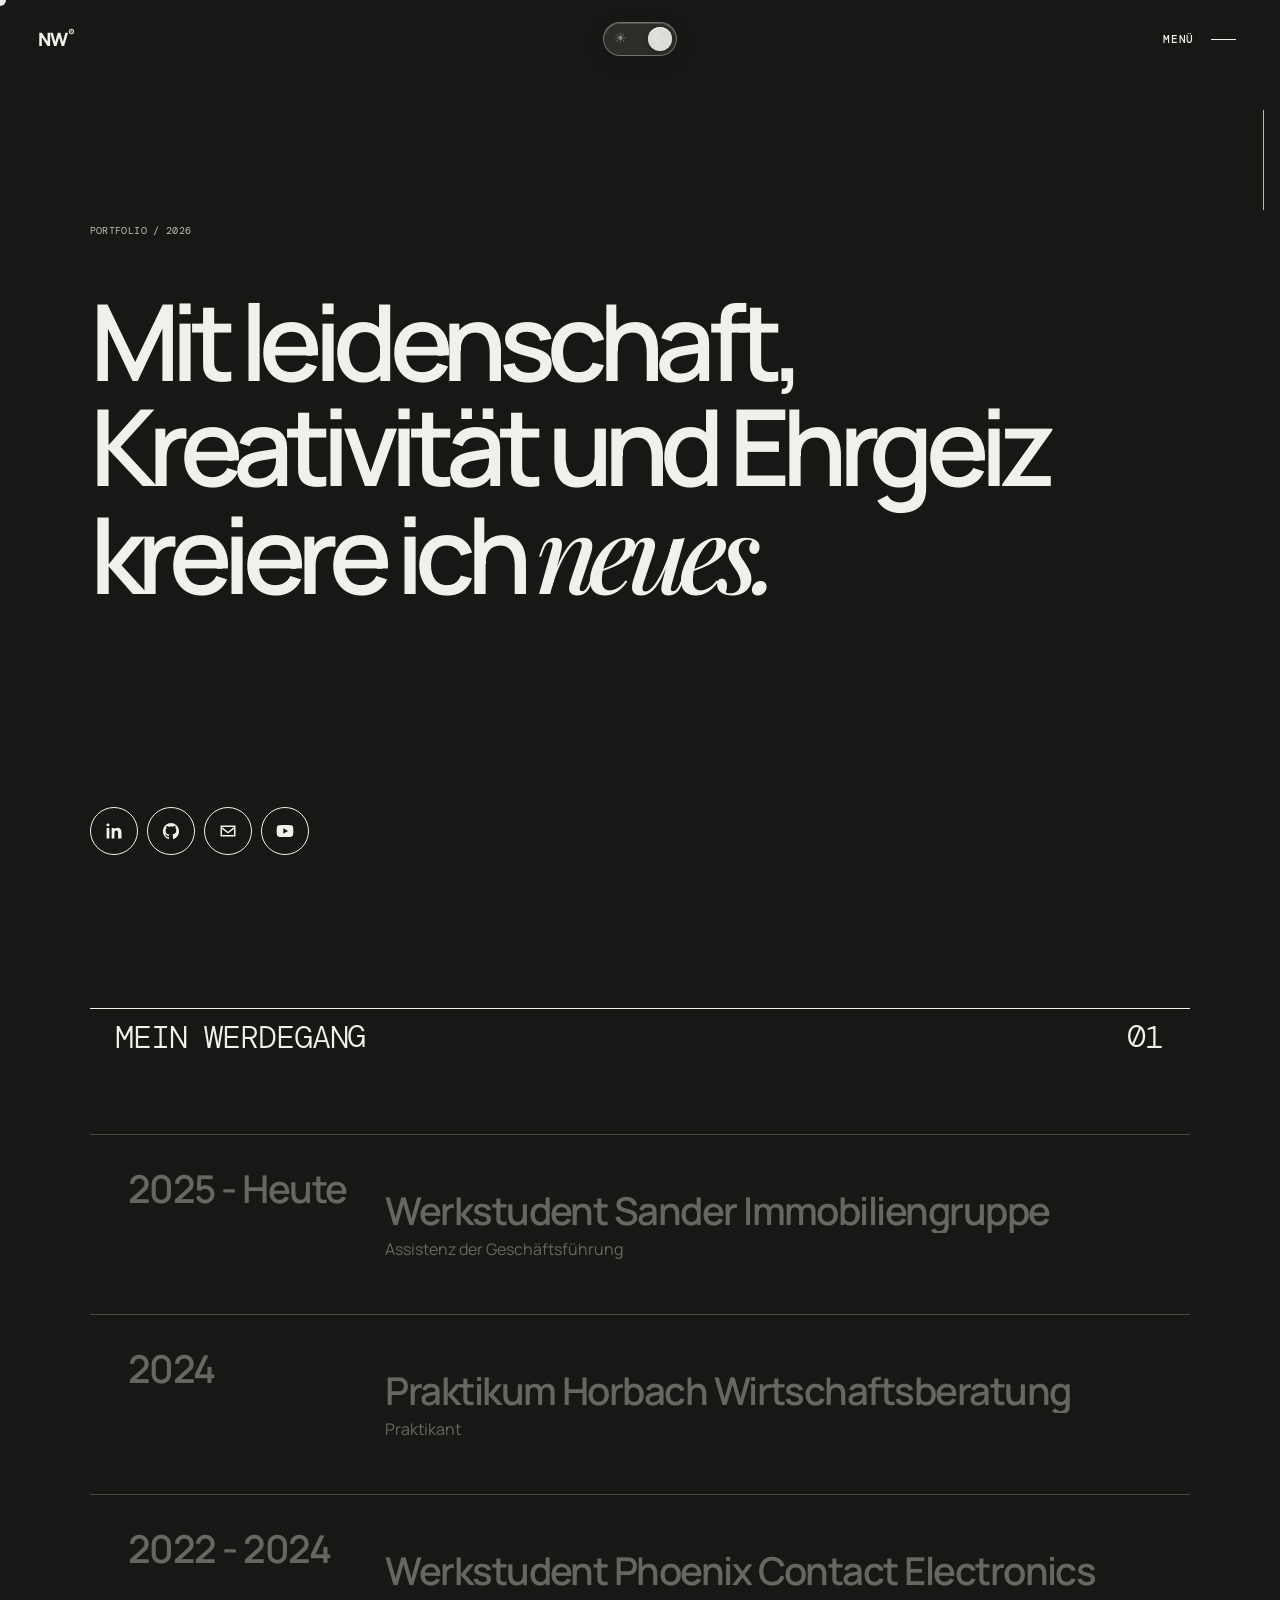
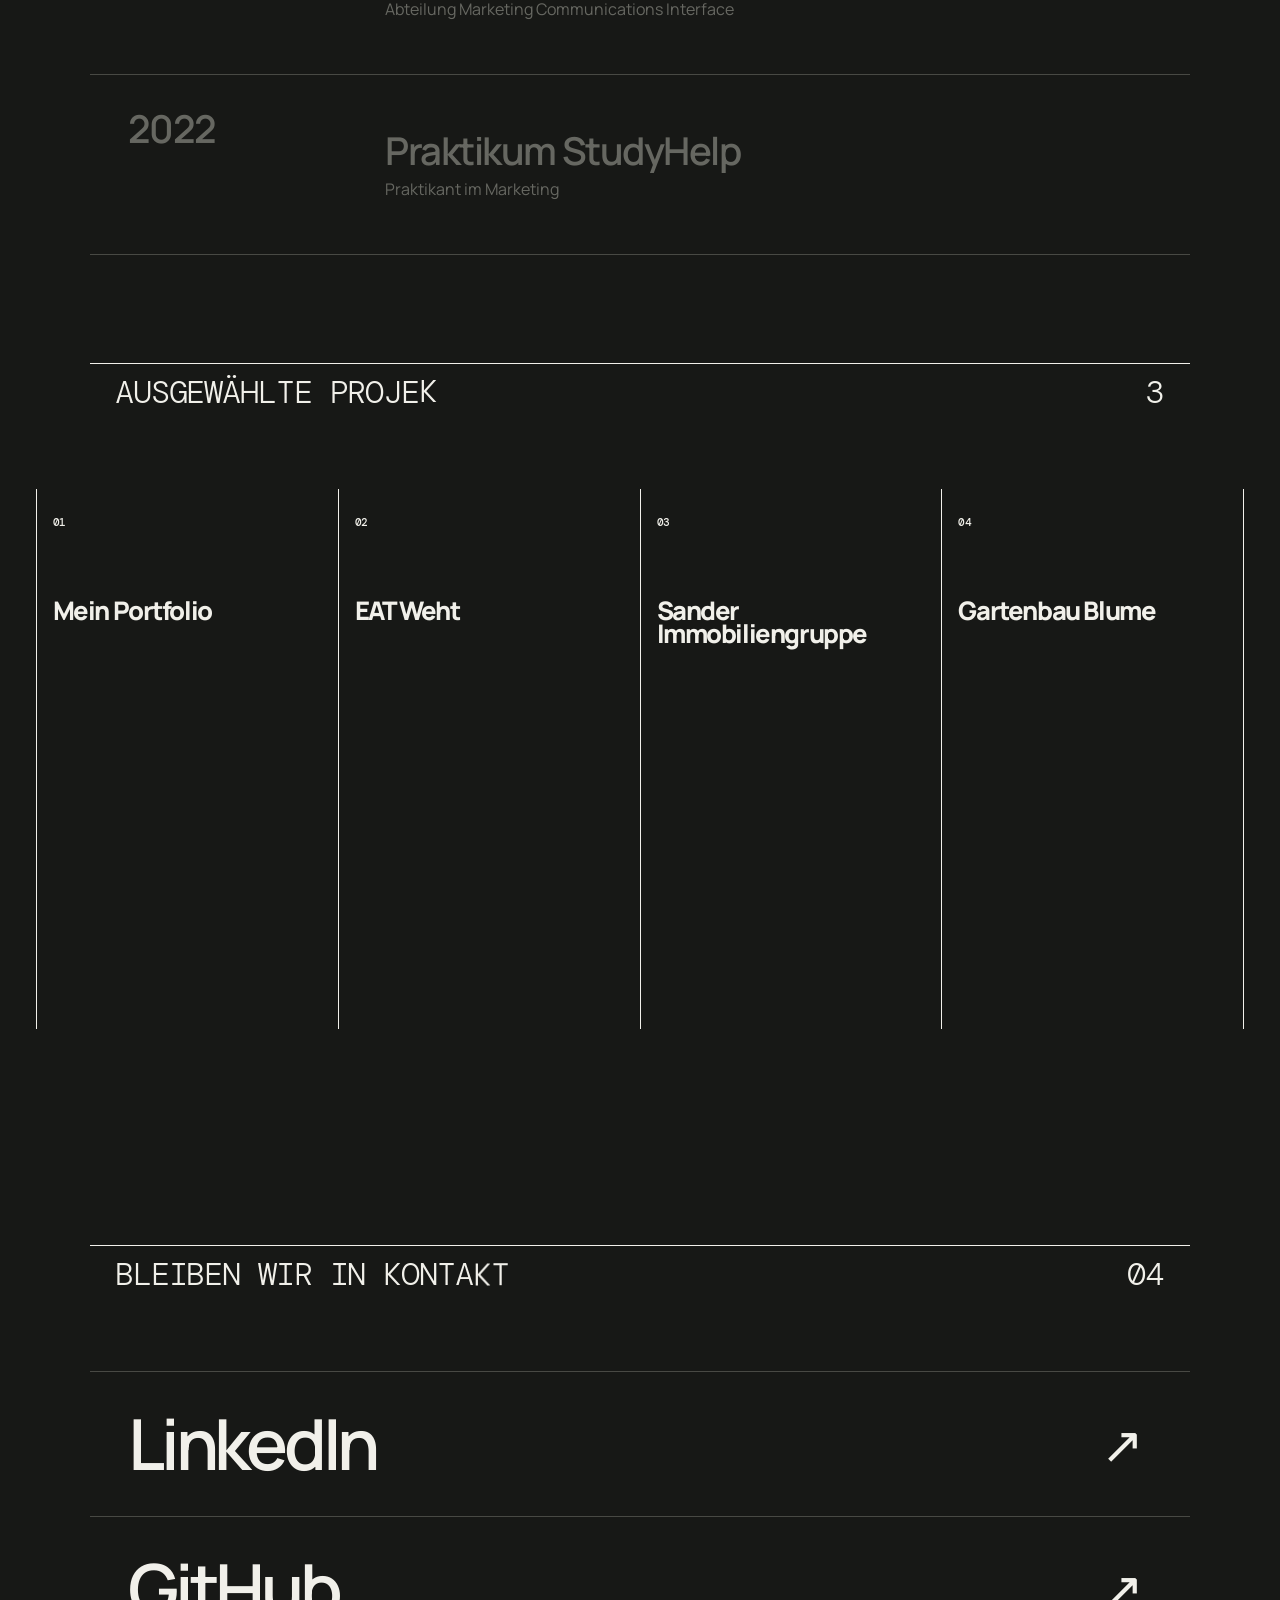
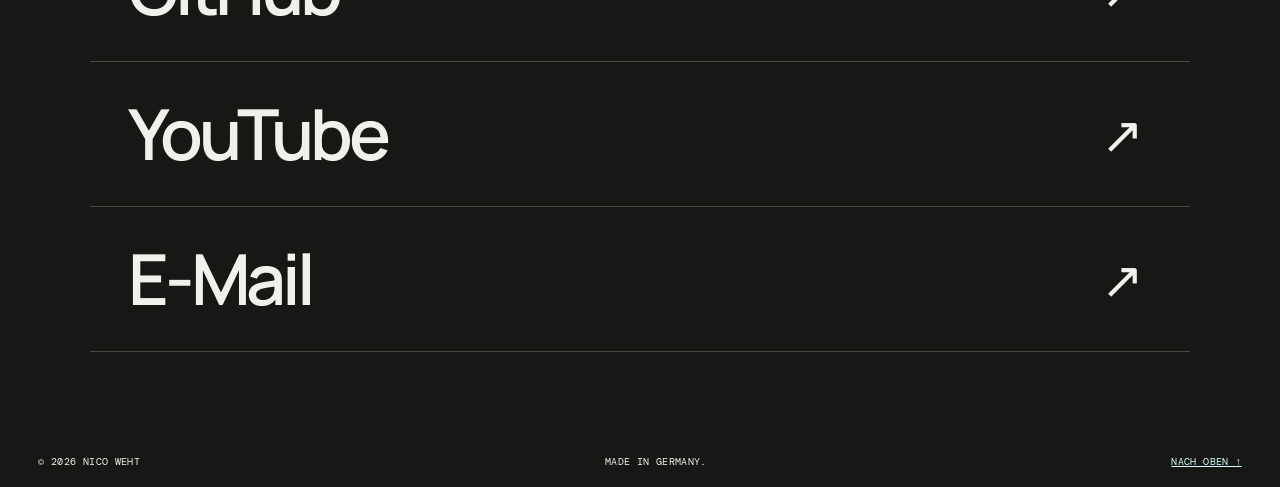
==== index.html @ 84dd2e73 "Version 2.1" ====
<!doctype html>
<html lang="de">
<head>
  <meta charset="utf-8">
  <meta name="viewport" content="width=device-width, initial-scale=1">
  <!-- ✏️ EDITIEREN: Browser-Titel -->
  <title>Über mich</title>
  <link rel="stylesheet" href="style-editorial.css">
</head>
<body>
  <div class="cursor-dot" aria-hidden="true"></div>
  <div class="progress" aria-hidden="true"><span></span></div>

  <header class="site-header">
    <!-- ✏️ EDITIEREN: Monogramm / Kurzname -->
    <a class="brand" href="#top" aria-label="Zur Startseite">NW<span>®</span></a>
       <!-- Neu: Dark-/Light-Mode-Toggle in der Header-Mitte -->
    <label class="theme-toggle" for="theme-switch">
        <input
            type="checkbox"
            id="theme-switch"
            aria-label="Hellen Modus aktivieren"
        >
        <span class="theme-toggle__track">
            <span class="theme-toggle__sun" aria-hidden="true">☀</span>
            <span class="theme-toggle__moon" aria-hidden="true">☾</span>
            <span class="theme-toggle__thumb"></span>
        </span>
    </label>
    <button class="menu-toggle" type="button" aria-expanded="false" aria-controls="menu">Menü <span></span></button>
  </header>

  <aside class="menu" id="menu" aria-hidden="true">
    <div class="menu-top"><span>Navigation</span><button class="menu-close" type="button">Schließen ×</button></div>
    <nav>
        <a href="#top"><small>1 0</small> Start</a>
        <a href="#history"><small>2 0</small> Historie</a>
        <a href="#work"><small>3 0</small> Projekte</a>
        <a href="#about"><small>4 0</small> Mehr über mich</a>
        <a href="#contact"><small>5 0</small> Connect</a>
    </nav>
  </aside>

    <main id="top">
        <section class="hero" aria-labelledby="hero-title">
        <p class="eyebrow reveal">Portfolio / 2026</p>
        <!-- ✏️ EDITIEREN: Hauptaussage -->
            <div id="hero-title" class="hero-title">
                <!-- Normaler Text -->
                <h1 class="hero-title-main">
                    <span class="line reveal">Mit leidenschaft,</span>
                    <span class="line reveal">Kreativität und Ehrgeiz</span>
                    <span class="line reveal">kreiere ich <em>neues.</em></span>
                </h1>

                <!-- Geheimer Text im Maus-Kreis -->
                <div class="hero-title-secret" aria-hidden="true">
                    <span class="line">Mit null Erfahrung,</span>
                    <span class="line">langeweile und Musik</span>
                    <span class="line"><em>wird das schon.</em></span>
                </div>
            </div>
        <!-- ✏️ EDITIEREN: Deine Profil-Links, E-Mail und Dateiname des Lebenslaufs -->
        <div class="hero-actions reveal">
            <a class="hero-icon magnetic" href="https://www.linkedin.com/in/nico-weht" target="_blank" rel="noopener" aria-label="LinkedIn-Profil">
            <svg viewBox="0 0 24 24" aria-hidden="true"><path d="M6.4 8.3H3.1V21h3.3V8.3ZM4.8 3C3.7 3 3 3.7 3 4.7s.7 1.7 1.7 1.7c1.1 0 1.8-.7 1.8-1.7S5.8 3 4.8 3ZM21 13.7c0-3.8-2-5.6-4.7-5.6-2.2 0-3.2 1.2-3.8 2v-1.7H9.2V21h3.3v-6.3c0-1.7.3-3.3 2.4-3.3 2 0 2 1.9 2 3.4V21H21v-7.3Z"/></svg>
            </a>
            <a class="hero-icon magnetic" href="https://github.com/NViking" target="_blank" rel="noopener" aria-label="GitHub-Profil">
            <svg viewBox="0 0 24 24" aria-hidden="true"><path d="M12 2.5a9.8 9.8 0 0 0-3.1 19.1c.5.1.7-.2.7-.5v-1.9c-2.8.6-3.4-1.2-3.4-1.2-.5-1.2-1.1-1.5-1.1-1.5-.9-.6.1-.6.1-.6 1 .1 1.5 1 1.5 1 .9 1.5 2.3 1.1 2.9.8.1-.7.4-1.1.6-1.4-2.3-.3-4.7-1.1-4.7-5a3.9 3.9 0 0 1 1-2.7c-.1-.3-.4-1.3.1-2.7 0 0 .8-.3 2.7 1A9.3 9.3 0 0 1 12 6.5c.8 0 1.7.1 2.5.3 1.9-1.3 2.7-1 2.7-1 .5 1.4.2 2.4.1 2.7a3.9 3.9 0 0 1 1 2.7c0 3.9-2.4 4.7-4.7 5 .4.3.7 1 .7 1.9v3c0 .3.2.6.7.5A9.8 9.8 0 0 0 12 2.5Z"/></svg>
            </a>
            <a class="hero-icon magnetic" href="mailto:nicoweht@gmx.de" aria-label="E-Mail schreiben">
            <svg viewBox="0 0 24 24" aria-hidden="true"><path d="M3 5.5h18v13H3v-13Zm1.8 1.8 7.2 5.5 7.2-5.5H4.8Zm14.4 9.4V9.5L12 15 4.8 9.5v7.2h14.4Z"/></svg>
            </a>
            <a class="hero-icon magnetic" href="https://www.youtube.com/@N_Viking" target="_blank" rel="noopener" aria-label="YouTube-Kanal">
                <svg viewBox="0 0 24 24" aria-hidden="true"><path d="M21.6 7.2a2.9 2.9 0 0 0-2-2C17.8 4.7 12 4.7 12 4.7s-5.8 0-7.6.5a2.9 2.9 0 0 0-2 2C2 9 2 12 2 12s0 3 .4 4.8a2.9 2.9 0 0 0 2 2c1.8.5 7.6.5 7.6.5s5.8 0 7.6-.5a2.9 2.9 0 0 0 2-2C22 15 22 12 22 12s0-3-.4-4.8ZM10 15.3V8.7l5.6 3.3-5.6 3.3Z"/>
                </svg>
            </a>
        </div>
        </section>

        <!-- ============ HISTORIE / BERUFLICHER WERDEGANG ============ -->
        <section id="history" class="section history">
            <div class="section-label reveal" data-scroll-label>
                <span></span>
                <span>Mein Werdegang</span>
                <span>01</span>
            </div>

            <div class="history-grid reveal">

                <!-- ✏️ EDITIEREN: Aktuelle Position -->
                <div class="history-item">
                    <span class="history-year history-fill">2025 - Heute</span>

                    <div class="history-content">
                        <div class="history-default">
                            <span class="history-role history-fill">Werkstudent Sander Immobiliengruppe</span>
                            <span class="history-company history-fill">Assistenz der Geschäftsführung</span>
                        </div>

                        <!-- Erscheint beim Hover -->
                        <div class="history-hover">
                            Projektleitung, Kostenkalkulationen, IT-Leitung
                        </div>
                    </div>
                </div>

                <!-- ✏️ EDITIEREN: Station 2 -->
                <div class="history-item">
                    <span class="history-year history-fill">2024</span>

                    <div class="history-content">
                        <div class="history-default">
                            <span class="history-role history-fill">Praktikum Horbach Wirtschaftsberatung</span>
                            <span class="history-company history-fill">Praktikant</span>
                        </div>

                        <!-- Erscheint beim Hover -->
                        <div class="history-hover">
                            Aqkuise und Kundenberatung
                        </div>
                    </div>
                </div>

                <!-- ✏️ EDITIEREN: Station 3 -->
                <div class="history-item">
                    <span class="history-year history-fill">2022 - 2024</span>

                    <div class="history-content">
                        <div class="history-default">
                            <span class="history-role history-fill">Werkstudent Phoenix Contact Electronics</span>
                            <span class="history-company history-fill">Abteilung Marketing Communications Interface</span>
                        </div>

                        <!-- Erscheint beim Hover -->
                        <div class="history-hover">
                            Websiteerstellung und -überarbeitung, Unterstützung von Marketingkampagnen
                        </div>
                    </div>
                </div>

                <!-- ✏️ EDITIEREN: Station 4 -->
                <div class="history-item">
                    <span class="history-year history-fill">2022</span>

                    <div class="history-content">
                        <div class="history-default">
                            <span class="history-role history-fill">Praktikum StudyHelp</span>
                            <span class="history-company history-fill">Praktikant im Marketing</span>
                        </div>

                        <!-- Erscheint beim Hover -->
                        <div class="history-hover">
                            Social Media, Newslettererstellung, Akquise
                        </div>
                    </div>
                </div>

            </div>
        </section>

        <!-- ============ Ausgewählte Projekte ============ -->
        <section class="section about" id="about">

            <div class="section-label reveal" data-scroll-label>
                <span></span>
                <span>Ausgewählte Projekte</span>
                <span>03</span>
            </div>

            <div class="about-folds" data-about-folds>


                <article
                    class="about-fold"
                    data-panel
                    tabindex="0"
                    role="button"
                    aria-expanded="false"
                >
                    <div class="about-fold__closed">
                    <span class="about-fold__number">01</span>
                    <h3 class="about-fold__title">Mein Portfolio</h3>
                    </div>

                    <div class="about-fold__open">
                    <div class="about-fold__top">
                        <span class="about-fold__number">01</span>
                        <h3 class="about-fold__eyebrow">// Mein Portfolio</h3>
                    </div>

                    <div class="about-fold__layout">
                        <div class="about-fold__services">
                        <span>/ STRATEGIE &amp; KONZEPT</span>
                        <span>/ RESPONSIVE WEBSITES</span>
                        <span>/ WORDPRESS &amp; CMS</span>
                        <span>/ SEO-GRUNDLAGEN</span>
                        </div>

                        <img
                        class="about-fold__image"
                        src="assets/projects/project1.jpeg"
                        alt="Webdesign-Projekt auf einem Laptop"
                        >
                    </div>

                    <p class="about-fold__copy">
                        Ich entwickle Websites, die nicht nur gut aussehen, sondern klar
                        kommunizieren, schnell funktionieren und Besucher gezielt zu Kunden
                        machen.
                    </p>
                    </div>
                </article>

                <article
                    class="about-fold"
                    data-panel
                    tabindex="0"
                    role="button"
                    aria-expanded="false"
                >
                    <div class="about-fold__closed">
                    <span class="about-fold__number">02</span>
                    <h3 class="about-fold__title">EAT Weht</h3>
                    </div>

                    <div class="about-fold__open">
                    <div class="about-fold__top">
                        <span class="about-fold__number">02</span>
                        <h3 class="about-fold__eyebrow">// EAT Weht</h3>
                    </div>

                    <div class="about-fold__layout">
                        <div class="about-fold__services">
                        <span>/ USER FLOWS</span>
                        <span>/ WIREFRAMES &amp; FLOWS</span>
                        <span>/ INTERAKTIVE PROTOTYPEN</span>
                        <span>/ DESIGN SYSTEMS</span>
                        </div>

                        <img
                        class="about-fold__image"
                        src="assets/projects/project2.jpeg"
                        alt="UX- und UI-Design-Projekt"
                        >
                    </div>

                    <p class="about-fold__copy">
                        Ich gestalte Interfaces, die Logik und Emotion verbinden. Sie sind vom
                        ersten Klick an intuitiv, leicht verständlich und helfen Marken dabei,
                        stärkere Verbindungen zu ihren Nutzern aufzubauen.
                    </p>
                    </div>
                </article>

                <article
                    class="about-fold"
                    data-panel
                    tabindex="0"
                    role="button"
                    aria-expanded="false"
                >
                    <div class="about-fold__closed">
                    <span class="about-fold__number">03</span>
                    <h3 class="about-fold__title">Sander Immobiliengruppe</h3>
                    </div>

                    <div class="about-fold__open">
                    <div class="about-fold__top">
                        <span class="about-fold__number">03</span>
                        <h3 class="about-fold__eyebrow">// Sander Immobiliengruppe</h3>
                    </div>

                    <div class="about-fold__layout">
                        <div class="about-fold__services">
                        <span>/ BRANDING</span>
                        <span>/ VISUAL IDENTITY</span>
                        <span>/ SOCIAL MEDIA DESIGN</span>
                        <span>/ PRINT &amp; EDITORIAL</span>
                        </div>

                        <img
                        class="about-fold__image"
                        src="assets/projects/project3.jpeg"
                        alt="Kreatives Designprojekt"
                        >
                    </div>

                    <p class="about-fold__copy">
                        Visuelle Systeme mit Wiedererkennungswert: klar in der Idee, präzise in
                        der Umsetzung und passend zu der Persönlichkeit deiner Marke.
                    </p>
                    </div>
                </article>

                <article
                    class="about-fold"
                    data-panel
                    tabindex="0"
                    role="button"
                    aria-expanded="false"
                >
                    <div class="about-fold__closed">
                    <span class="about-fold__number">04</span>
                    <h3 class="about-fold__title">Gartenbau Blume</h3>
                    </div>

                    <div class="about-fold__open">
                    <div class="about-fold__top">
                        <span class="about-fold__number">04</span>
                        <h3 class="about-fold__eyebrow">// Gartenbau Blume</h3>
                    </div>

                    <div class="about-fold__layout">
                        <div class="about-fold__services">
                        <span>/ PRODUKTKONZEPTE</span>
                        <span>/ APP INTERFACES</span>
                        <span>/ PROTOTYPING</span>
                        <span>/ USABILITY TESTING</span>
                        </div>

                        <img
                        class="about-fold__image"
                        src="assets/projects/project4.heic"
                        alt="Produkt- und App-Design"
                        >
                    </div>

                    <p class="about-fold__copy">
                        Digitale Produkte brauchen eine klare Struktur. Ich übersetze komplexe
                        Anforderungen in verständliche, funktionale und angenehme Erlebnisse.
                    </p>
                    </div>
                </article>
            </div>
        </section>

    <!-- ============ KONTAKT / CONNECT ============ -->
        <section id="contact" class="contact section">
            <div class="section-label reveal" data-scroll-label>
                <span></span>
                <span>Bleiben wir in Kontakt</span>
                <span>04</span>
            </div>

            <div class="connect-grid reveal">

        <!-- ✏️ EDITIEREN: LinkedIn -->
        <a
            class="connect-item"
            href="https://www.linkedin.com/in/DEIN-PROFIL"
            target="_blank"
            rel="noopener"
        >
            <span class="connect-content">
                <span class="connect-name">LinkedIn</span>
                <span class="connect-description">
                    Professionelles Netzwerk
                </span>
            </span>

            <span class="connect-arrow" aria-hidden="true">
                <span class="connect-arrow-base">↗</span>
                <span class="connect-arrow-hover">↗</span>
            </span>
        </a>

        <!-- ✏️ EDITIEREN: GitHub -->
        <a
            class="connect-item"
            href="https://github.com/DEIN-PROFIL"
            target="_blank"
            rel="noopener"
        >
            <span class="connect-content">
                <span class="connect-name">GitHub</span>
                <span class="connect-description">
                    Code und co
                </span>
            </span>

            <span class="connect-arrow" aria-hidden="true">
                <span class="connect-arrow-base">↗</span>
                <span class="connect-arrow-hover">↗</span>
            </span>
        </a>

        <!-- ✏️ EDITIEREN: YouTube -->
        <a
            class="connect-item"
            href="https://www.youtube.com/@DEIN-KANAL"
            target="_blank"
            rel="noopener"
        >
            <span class="connect-content">
                <span class="connect-name">YouTube</span>
                <span class="connect-description">
                    Die kreative Ecke
                </span>
            </span>

            <span class="connect-arrow" aria-hidden="true">
                <span class="connect-arrow-base">↗</span>
                <span class="connect-arrow-hover">↗</span>
            </span>
        </a>

        <!-- ✏️ EDITIEREN: E-Mail -->
        <a
            class="connect-item"
            href="mailto:deine.email@beispiel.de"
        >
            <span class="connect-content">
                <span class="connect-name">E-Mail</span>
                <span class="connect-description">
                    Schreib mir direkt
                </span>
            </span>

            <span class="connect-arrow" aria-hidden="true">
                <span class="connect-arrow-base">↗</span>
                <span class="connect-arrow-hover">↗</span>
            </span>
        </a>

        </div>
        </section>
    </main>

    <footer>
        <!-- ✏️ EDITIEREN: Footer -->
        <p>© 2026 Nico Weht</p><p>Made in Germany.</p><a href="#top">Nach oben ↑</a>
    </footer>
    <script src="script-editorial.js"></script>
</body>
</html>
---- style-editorial.css ----
@import url("https://fonts.googleapis.com/css2?family=DM+Mono:wght@400;500&family=Manrope:wght@400;500;600;700;800&family=Playfair+Display:ital,wght@0,500;1,500;1,600&display=swap");

/* =========================================================
   2. ROOT
   ========================================================= */
:root {
  --ink: #171816;
  --paper: #f1f0ea;
  --acid: #d3fdff;
  --muted: #77766f;
  --line: #c9c8c0;
  --dark-line: #484944;
  --warm-white: #f1f0ea;
  --true-dark: #171816;
  --ease-out: cubic-bezier(0.22, 1, 0.36, 1);
  --ease-editorial: cubic-bezier(0.76, 0, 0.24, 1);
}

/* =========================================================
   3. HTML / RESET
   ========================================================= */
* { box-sizing: border-box; }

html {
  scroll-behavior: smooth;
  scroll-snap-type: y proximity;
  scroll-padding-top: 0;
  scrollbar-width: none;
  -ms-overflow-style: none;
  overflow-x: clip;
}

html::-webkit-scrollbar { display: none; }

img { display: block; max-width: 100%; }
a { color: inherit; }
button, input { font: inherit; }

/* =========================================================
   4. BODY
   ========================================================= */
body {
  min-width: 320px;
  margin: 0;
  overflow-x: clip;
  background: var(--ink);
  color: var(--paper);
  font-family: "Manrope", Arial, sans-serif;
  cursor: none;
}

/* =========================================================
   5. BASIS / GEMEINSAME ELEMENTE
   ========================================================= */
.section { padding: 12vh 7vw; }

.eyebrow,
footer {
  font: 400 0.65rem/1 "DM Mono", monospace;
  letter-spacing: 0.035em;
  text-transform: uppercase;
}

.section-label {
  display: grid;
  grid-template-columns: 0.1fr 4fr 0.25fr;
  padding: 12px 0 2vh;
  border-top: 1px solid var(--line);
  color: var(--ink);
  font: 200 2rem/1 "DM Mono", monospace;
  letter-spacing: -0.035em;
  text-transform: uppercase;
}

.section-label > span:nth-child(2) {
  min-width: 0;
  text-align: left;
  white-space: pre;
}

.section-label > span:nth-child(3) {
  min-width: 0;
  text-align: left;
  white-space: pre;
}

.section-label[data-scroll-ready] .section-label__char {
  display: inline-block;
  opacity: var(--char-opacity);
  transform: translateY(var(--char-translate));
  will-change: transform, opacity;
}

@media (prefers-reduced-motion: reduce) {
  .section-label[data-scroll-ready] .section-label__char {
    opacity: 1;
    transform: none;
  }
}
.reveal {
  opacity: 0;
  transform: translateY(32px);
  transition: opacity 0.8s ease, transform 0.8s var(--ease-out);
}

.reveal.in { opacity: 1; transform: none; }

/* =========================================================
   6. HEADER BIS FOOTER
   ========================================================= */

/* ---------- Header / Navigation ---------- */
.site-header {
  position: fixed;
  inset: 0 0 auto;
  z-index: 20;
  display: flex;
  align-items: center;
  justify-content: space-between;
  height: 78px;
  padding: 0 3vw;
  color: var(--paper);
  transition: color 0.15s ease;
}

.site-header.on-light { color: var(--ink); }

.brand {
  color: inherit;
  font-size: 1.15rem;
  font-weight: 800;
  letter-spacing: -0.08em;
  text-decoration: none;
  transition: transform 0.3s ease, letter-spacing 0.3s ease;
}

.brand span { margin-left: 2px; font-size: 0.65rem; vertical-align: top; }
.brand:hover { transform: translateY(-3px) rotate(-4deg) scale(1.08); letter-spacing: -0.04em; }

.menu-toggle,
.menu-close {
  border: 0;
  background: none;
  color: inherit;
  cursor: none;
  font: 500 0.68rem/1 "DM Mono", monospace;
  letter-spacing: 0.06em;
  text-transform: uppercase;
}

.menu-toggle { transition: transform 0.3s ease, letter-spacing 0.3s ease; }
.menu-toggle:hover { transform: translateY(-3px) rotate(4deg) scale(1.08); letter-spacing: 0.04em; }
.menu-toggle span {
  display: inline-block;
  width: 25px;
  margin: 0 0 3px 9px;
  border-top: 1px solid currentColor;
  transition: width 0.3s ease, transform 0.3s ease;
}
.menu-toggle:hover span { width: 34px; transform: translateX(4px); }

.menu {
  position: fixed;
  inset: 0;
  z-index: 30;
  display: flex;
  flex-direction: column;
  padding: 2.5vw 3vw;
  background: var(--ink);
  color: var(--paper);
  transform: translateY(-101%);
  transition: transform 0.65s var(--ease-editorial);
}
.menu.open { transform: translateY(0); }
.menu-top { display: flex; justify-content: space-between; font: 400 0.68rem "DM Mono", monospace; text-transform: uppercase; }
.menu nav { margin: auto 0; }
.menu nav a { display: block; padding: 1.2vh 0; border-top: 1px solid #4d4e48; color: inherit; font-size: clamp(2.7rem, 8vw, 7rem); font-weight: 600; letter-spacing: -0.08em; line-height: 1; text-decoration: none; }
.menu nav a:hover { color: var(--acid); }
.menu nav a small { margin-right: 1rem; font: 400 0.65rem "DM Mono", monospace; vertical-align: middle; }
.menu-links { display: flex; gap: 2rem; font: 0.7rem "DM Mono", monospace; }

.progress { position: fixed; top: 110px; right: 16px; z-index: 19; width: 1px; height: 100px; background: #bab9b1; }
.progress span { display: block; width: 100%; height: 0; background: var(--paper); }

/* ---------- Hero ---------- */
.hero {
  display: flex;
  flex-direction: column;
  min-height: 100svh;
  padding: 24vh 7vw 5vh;
  overflow: hidden;
  background: var(--ink);
  color: var(--paper);
}
.hero .eyebrow, .hero .scroll-hint { color: #bcbdb6; }
.hero-title { position: relative; isolation: isolate; max-width: min(1180px, 100%); margin: 4.5vh 0 auto; font-size: clamp(3.7rem, 8.3vw, 9.5rem); font-weight: 600; letter-spacing: -0.08em; line-height: 0.99; }
.hero-title-main { position: relative; z-index: 1; margin: 0; font: inherit; }
.hero-title .line, .hero-title-secret .line { display: block; }
.hero-title em, .about-copy em { font-family: "Playfair Display", serif; font-weight: 500; letter-spacing: -0.08em; }
.hero-title-secret {
  --mouse-x: 50%; --mouse-y: 50%; --reveal-size: 0px; --reveal-space: 220px;
  position: absolute; z-index: 2; inset: calc(-1 * var(--reveal-space)); padding: var(--reveal-space);
  pointer-events: none; color: var(--true-dark); background: var(--acid);
  clip-path: circle(var(--reveal-size) at calc(var(--mouse-x) + var(--reveal-space)) calc(var(--mouse-y) + var(--reveal-space)));
}
.hero-actions { display: flex; align-items: center; gap: 9px; margin-top: 5vh; }
.hero-icon, .resume-cta { display: inline-flex; align-items: center; justify-content: center; height: 48px; border: 1px solid var(--paper); color: var(--paper); text-decoration: none; transition: color 0.25s ease, background 0.25s ease, transform 0.25s ease, box-shadow 0.25s ease; }
.hero-icon { width: 48px; border-radius: 50%; }
.hero-icon svg { width: 20px; height: 20px; fill: currentColor; }
.hero-icon:hover, .resume-cta:hover { background: var(--paper); color: var(--ink); transform: scale(1.12); box-shadow: 0 0 0 4px var(--acid); }
.hero-meta { align-self: flex-end; display: flex; gap: 1rem; align-items: end; width: min(350px, 100%); font-size: 0.78rem; line-height: 1.45; }
.scroll-hint { margin-top: auto; font: 0.63rem "DM Mono", monospace; text-transform: uppercase; }
.scroll-hint span { display: inline-block; margin-left: 5px; animation: bob 1.8s infinite; }
@keyframes bob { 50% { transform: translateY(6px); } }

/* ---------- Historie ---------- */
.history, .work, .contact { background: var(--ink); color: var(--paper); }
.history { padding-bottom: 0; }
.history .section-label, .work .section-label, .contact .section-label, .about .section-label { border-color: var(--paper); color: var(--paper); }
.history-grid, .connect-grid { margin-top: 7vh; border-top: 1px solid var(--dark-line); }
.history-item { position: relative; isolation: isolate; display: grid; grid-template-columns: minmax(120px, 22%) 1fr; gap: 2rem; min-height: 180px; padding: 2rem clamp(1.25rem, 3vw, 3.5rem); overflow: hidden; border-bottom: 1px solid var(--dark-line); }
.history-item::before { content: ""; position: absolute; z-index: 1; inset: 0; background: var(--acid); transform: scaleY(0); transform-origin: center; transition: transform 0.25s var(--ease-editorial); }
.history-item:hover::before { transform: scaleY(1); }
.history-year, .history-default { position: relative; z-index: 0; }
.history-year, .history-role, .history-hover { font-size: clamp(1.8rem, 3vw, 3.5rem); font-weight: 600; letter-spacing: -0.04em; line-height: 1.15; }
.history-content { display: grid; align-items: center; }
.history-default, .history-hover { grid-area: 1 / 1; }
.history-default { display: flex; flex-direction: column; gap: 0.35rem; }
.history-company { color: #bcbdb6; font-size: 1rem; }
.history-hover { position: relative; z-index: 2; color: var(--true-dark); clip-path: inset(50% 0); transition: clip-path 0.25s var(--ease-editorial); }
.history-item:hover .history-hover { clip-path: inset(0); }
.history-fill { --fill: 0; color: transparent; background: linear-gradient(90deg, var(--paper) 0%, var(--paper) calc(var(--fill) * 1%), #666761 calc(var(--fill) * 1%), #666761 100%); background-clip: text; -webkit-background-clip: text; -webkit-text-fill-color: transparent; }

/* ---------- Über mich ---------- */
.work {
  overflow: hidden;
  color: var(--paper);
  padding-bottom: clamp(2.5rem, 5vh, 4rem);
}

.work-collage {
  display: grid;
  grid-template-columns: 1fr 1.45fr 1.45fr;
  grid-template-rows: 0.9fr 1.2fr 1.3fr;  gap: 10px;
  width: min(100%, 1180px);
  height: min(73svh, 720px);
  margin: 7vh 0 0;
  margin-inline: auto;
}

.work-card {
  position: relative;
  isolation: isolate;
  min-width: 0;
  min-height: 0;
  perspective: 1400px;
}

.work-card::after {
  content: "";
  position: absolute;
  z-index: 5;
  inset: -1px;
  border: 1px solid var(--acid);
  border-radius: var(--radius);
  opacity: 0;
  pointer-events: none;
  box-shadow:
    0 0 8px color-mix(in srgb, var(--acid) 60%, transparent),
    0 0 22px color-mix(in srgb, var(--acid) 32%, transparent);
  transition: opacity 180ms ease;
}

.work-card:hover::after {
  opacity: 1;
}

.work-card--branding {
  grid-row: span 2;
}

.work-card--identity {
  grid-column: 2;
}

.work-card--strategy {
  grid-column: 3;
  grid-row: span 2;
}

.work-card--web {
  grid-column: 2;
}

.work-card--social {
  grid-column: 1 / span 2;
}

.work-card--print {
  grid-column: 3;
}

.work-card__button {
  display: block;
  width: 100%;
  height: 100%;
  padding: 0;
  overflow: hidden;
  border: 0;
  border-radius: var(--radius);
  background: var(--ink);
  color: inherit;
  cursor: none;
  perspective: inherit;
}

.work-card__inner {
  position: relative;
  display: block;
  width: 100%;
  height: 100%;
  transform-style: preserve-3d;
  transition: transform 720ms var(--ease-editorial);
}

.work-card.is-flipped .work-card__inner {
  transform: rotate3d(1, 1, 0, 180deg);
}

.work-card__face {
  position: absolute;
  inset: 0;
  display: flex;
  flex-direction: column;
  align-items: flex-start;
  overflow: hidden;
  border: 1px solid var(--dark-line);
  border-radius: var(--radius);
  pointer-events: none;
  backface-visibility: hidden;
  -webkit-backface-visibility: hidden;
}

.work-card__front {
  justify-content: center;
  padding: clamp(1.1rem, 2vw, 2rem);
  background: var(--true-dark);
}

.work-card__back {
  justify-content: space-between;
  padding: clamp(1.1rem, 2vw, 2rem);
  background: var(--surface-dark, #1d1d1a);
  transform: rotate3d(1, 1, 0, 180deg);
}

.work-card__index {
  font: 500 clamp(0.62rem, 0.8vw, 0.78rem) / 1 var(--font-mono);
  letter-spacing: -0.04em;
  text-transform: uppercase;
}

.work-card__index {
  position: absolute;
  top: clamp(1.1rem, 2vw, 2rem);
  left: clamp(1.1rem, 2vw, 2rem);
  color: var(--muted);
}

.work-card__hint {
  position: absolute;
  right: clamp(1.1rem, 2vw, 2rem);
  bottom: clamp(1.1rem, 2vw, 2rem);
  color: var(--acid);
  opacity: 0;
  transform: translateY(4px);
  transition: opacity 180ms ease, transform 180ms ease;
}

.work-card:hover .work-card__hint {
  opacity: 1;
  transform: translateY(0);
}

.work-card__title {
  max-width: 9ch;
  font-size: clamp(1.3rem, 2.3vw, 3rem);
  font-weight: 600;
  letter-spacing: -0.085em;
  line-height: 0.88;
  text-align: left;
}

.work-card--identity .work-card__title,
.work-card--social .work-card__title,
.work-card--print .work-card__title {
  max-width: 15ch;
}

.work-card__detail-title {
  max-width: 18ch;
  margin-top: auto;
  font-size: clamp(1.15rem, 1.8vw, 2.2rem);
  font-weight: 600;
  letter-spacing: -0.075em;
  line-height: 0.9;
  text-align: left;
}

.work-card__copy {
  max-width: 65ch;
  margin: 1rem 0 auto;
  color: var(--muted);
  font: 400 clamp(0.66rem, 0.82vw, 0.88rem) / 1.5 var(--font-mono);
  letter-spacing: -0.045em;
  text-align: left;
}

.work-card__button:focus-visible {
  outline: 2px solid var(--acid);
  outline-offset: 5px;
}

@media (max-width: 760px) {
  .work .section-label {
    margin-inline: 6vw;
  }

  .work-heading {
    grid-template-columns: 1fr;
  }

  .work-collage {
    grid-template-columns: repeat(2, 1fr);
    grid-template-rows: repeat(4, minmax(160px, 1fr));
    height: auto;
    min-height: 800px;
  }

  .work-card--branding,
  .work-card--strategy {
    grid-column: auto;
    grid-row: span 2;
  }

  .work-card--identity,
  .work-card--web,
  .work-card--social,
  .work-card--print {
    grid-column: auto;
  }
}

@media (max-width: 480px) {
  .work-collage {
    grid-template-columns: 1fr;
    grid-template-rows: none;
    height: auto;
    min-height: 0;
  }

  .work-card,
  .work-card--branding,
  .work-card--strategy {
    grid-column: auto;
    grid-row: auto;
    min-height: 210px;
  }
}

@media (prefers-reduced-motion: reduce) {
  .work-card__inner,
  .work-card::after,
  .work-card__hint {
    transition: none;
  }
}
/* ---------- Ausgewählte Projekte ---------- */
.about {
  --about-line: var(--paper);
  min-height: 70svh;
  overflow: hidden;
  background: var(--about-bg);
  color: var(--about-fg);
}

.about-folds {
  position: relative;
  isolation: isolate;
  display: flex;
  width: calc(100%+7vw);
  min-height: min(60svh, 620px);
  margin: 7vh -4.22vw 0;
  overflow: hidden;
  background: var(--about-bg);
}

.about-folds::before,
.about-folds::after {
  content: "";
  position: absolute;
  z-index: 10;
  right: 0;
  left: 0;
  height: 1px;
  background: var(--about-line);
  opacity: 0;
  pointer-events: none;
  transition: opacity 160ms ease 260ms;
}

.about-folds::before {
  top: 0;
}

.about-folds::after {
  bottom: 0;
}

.about-fold {
  position: relative;
  isolation: isolate;
  flex: 1 1 0;
  min-width: 0;
  min-height: min(60svh, 620px);
  overflow: hidden;
  border-right: 1px solid var(--about-line);
  color: var(--about-fg);
  cursor: none;
  transition: flex-grow 650ms var(--ease-out);
}

.about-fold:first-child {
  border-left: 1px solid var(--about-line);
}

.about-fold::before,
.about-fold::after {
  content: "";
  position: absolute;
  z-index: 8;
  right: 0;
  left: 0;
  height: 1px;
  background: var(--about-line);
  opacity: 0;
  pointer-events: none;
  transform: scaleX(0);
  transform-origin: center;
  transition: transform 650ms var(--ease-out), opacity 1ms linear 650ms;
}

.about-fold::before {
  top: 0;
}

.about-fold::after {
  bottom: 0;
}

.about-fold:hover::before,
.about-fold:hover::after,
.about-fold.is-active::before,
.about-fold.is-active::after {
  opacity: 1;
  transform: scaleX(1);
  transition: transform 650ms var(--ease-out), opacity 1ms linear;
}

.about-folds:has(.about-fold:hover) .about-fold,
.about-folds.is-open .about-fold {
  flex-grow: 1;
}

.about-folds:has(.about-fold:hover) .about-fold:hover,
.about-folds.is-open .about-fold.is-active {
  flex-grow: 2.5;
}

.about-fold__closed {
  position: absolute;
  z-index: 2;
  inset: 0;
  display: flex;
  flex-direction: column;
  justify-content: flex-start;
  min-width: 0;
  padding: clamp(1rem, 2.2vw, 2.2rem) clamp(0.75rem, 1.25vw, 1.5rem);
  opacity: 1;
  visibility: visible;
  transition: opacity 150ms ease, visibility 0s linear;
}

.about-fold__number {
  display: block;
  font: 500 clamp(0.62rem, 0.85vw, 0.82rem) / 1 "DM Mono", monospace;
  letter-spacing: -0.06em;
  white-space: nowrap;
}

.about-fold__title {
  --title-safe-space: clamp(0.45rem, 0.8vw, 1rem);
  max-inline-size: calc(100% - var(--title-safe-space));
  margin: clamp(3.8rem, 8vh, 7rem) 0 0;
  font-size: clamp(1.2rem, 2vw, 2.7rem);
  font-weight: 800;
  letter-spacing: -0.055em;
  line-height: 0.88;
  white-space: normal;
  overflow-wrap: anywhere;
  hyphens: auto;
}

.about-fold:hover .about-fold__closed,
.about-fold.is-active .about-fold__closed {
  opacity: 0;
  visibility: hidden;
  transition-delay: 0s, 150ms;
}

.about-fold__open {
  position: relative;
  z-index: 3;
  display: grid;
  grid-template-rows: auto auto auto;
  align-content: space-between;
  row-gap: clamp(1rem, 2vh, 2rem);
  width: 100%;
  height: 100%;
  min-height: inherit;
  padding: clamp(1.2rem, 2vw, 2.5rem);
  opacity: 0;
  visibility: hidden;
  pointer-events: none;
  transform: translateY(12px);
  transition: opacity 180ms ease-out, transform 320ms var(--ease-out), visibility 0s linear 320ms;
}

.about-fold:hover .about-fold__open,
.about-fold.is-active .about-fold__open {
  opacity: 1;
  visibility: visible;
  pointer-events: auto;
  transform: translateY(0);
  transition: opacity 220ms ease-out 110ms, transform 460ms var(--ease-out) 110ms, visibility 0s linear;
}

.about-fold__top {
  display: flex;
  align-items: flex-start;
  justify-content: space-between;
  gap: 2rem;
}

.about-fold__eyebrow {
  margin: 0;
  font-size: clamp(1.3rem, 2.4vw, 3.4rem);
  font-weight: 800;
  letter-spacing: -0.055em;
  line-height: 0.9;
  text-align: right;
  white-space: nowrap;
}

.about-fold__layout {
  display: grid;
  grid-template-columns: minmax(145px, 0.95fr) minmax(160px, 1fr);
  align-items: start;
  gap: clamp(1.25rem, 2.7vw, 3.4rem);
}

.about-fold__services {
  display: grid;
  align-content: start;
  gap: 0.42rem;
  padding-top: clamp(0.5rem, 2.5vh, 2.3rem);
  font-size: clamp(1rem, 1.5vw, 2rem);
  font-weight: 800;
  letter-spacing: -0.035em;
  line-height: 0.96;
  white-space: nowrap;
}

.about-fold__image {
  width: 100%;
  height: clamp(120px, 22vh, 290px);
  object-fit: cover;
  object-position: center;
  opacity: 0;
  transform: translateY(8px) scale(0.94);
  transition: opacity 180ms ease-out, transform 380ms var(--ease-out);
}

.about-fold__copy {
  max-width: 65ch;
  margin: 0;
  font: 400 clamp(0.9rem, 1.1vw, 1.3rem) / 1.42 "DM Mono", monospace;
  letter-spacing: -0.055em;
  text-transform: uppercase;
  opacity: 0;
  transform: translateY(12px);
  transition: opacity 160ms ease-out, transform 300ms var(--ease-out);
}

.about-fold:hover .about-fold__image,
.about-fold.is-active .about-fold__image {
  opacity: 1;
  transform: translateY(0) scale(1);
  transition: opacity 240ms ease-out 150ms, transform 580ms var(--ease-out) 150ms;
}

.about-fold:hover .about-fold__copy,
.about-fold.is-active .about-fold__copy {
  opacity: 1;
  transform: translateY(0);
  transition: opacity 220ms ease-out 210ms, transform 460ms var(--ease-out) 210ms;
}

.about-fold:focus-visible {
  outline: 3px solid var(--acid);
  outline-offset: -5px;
}
/* ---------- Kontakt ---------- */
.contact {
  min-height: 100svh;
  padding-bottom: 0;
}

.connect-item {
  position: relative;
  isolation: isolate;
  display: grid;
  grid-template-columns: 1fr auto;
  align-items: center;
  gap: 2rem;
  min-height: 145px;
  padding: 1.4rem clamp(1.25rem, 3vw, 3.5rem);
  overflow: hidden;
  border-bottom: 1px solid var(--dark-line);
  color: var(--paper);
  text-decoration: none;
}

.connect-item::before {
  content: "";
  position: absolute;
  inset: 0;
  z-index: 1;
  background: var(--acid);
  transform: scaleY(0);
  transform-origin: center;
  transition: transform 0.25s var(--ease-editorial);
}

.connect-item:hover::before {
  transform: scaleY(1);
}

.connect-content {
  display: grid;
  min-width: 0;
}

.connect-name,
.connect-description {
  grid-area: 1 / 1;
  font-size: clamp(2.5rem, 5.5vw, 6.4rem);
  font-weight: 600;
  letter-spacing: -0.06em;
  line-height: 0.85;
}

.connect-name {
  position: relative;
  z-index: 0;
  color: var(--paper);
}

.connect-description {
  position: relative;
  z-index: 2;
  color: var(--true-dark);
  clip-path: inset(50% 0);
  transition: clip-path 0.35s var(--ease-editorial);
}

.connect-item:hover .connect-description {
  clip-path: inset(0);
}

.connect-arrow {
  position: relative;
  display: grid;
  width: 1em;
  height: 1em;
  font-size: clamp(2rem, 4vw, 4.5rem);
  line-height: 1;
}

.connect-arrow-base,
.connect-arrow-hover {
  grid-area: 1 / 1;
}

.connect-arrow-base {
  position: relative;
  z-index: 0;
  color: var(--paper);
}

.connect-arrow-hover {
  position: relative;
  z-index: 2;
  color: var(--true-dark);
  clip-path: inset(50% 0);
  transition: clip-path 0.35s var(--ease-editorial);
}

.connect-item:hover .connect-arrow-hover {
  clip-path: inset(0);
}
/* ---------- Footer ---------- */
footer { 
  display: flex; 
  justify-content: space-between; 
  padding: 20px 3vw; 
  background: var(--ink); 
  color: var(--paper); 
}

footer p { margin: 0; }
footer a { color: var(--acid); }

/* =========================================================
   7. MEDIA
   ========================================================= */
@media (max-width: 900px) {
  .about-fold__eyebrow { font-size: clamp(1rem, 2.5vw, 1.5rem); }
  .about-fold__layout { grid-template-columns: 1fr; }
  .about-fold__image { display: none; }
  .about-fold__services { font-size: clamp(0.74rem, 1.6vw, 0.95rem); }
}

@media (max-width: 700px) {
  body { cursor: auto; }
  .section { padding: 9vh 6vw; }
  .section-label { grid-template-columns: 50px 1fr; }
  .section-label span:last-child { display: none; }
  .site-header { height: 62px; }
  .hero { padding: 20vh 6vw 4vh; }
  .hero-title { font-size: clamp(3.2rem, 15vw, 5.5rem); }
  .hero-title-secret { display: none; }
  .hero-meta { align-self: auto; margin-top: 7vh; }
  .progress { display: none; }
  .history-grid, .connect-grid { margin-top: 5vh; }
  .history-item { grid-template-columns: 75px 1fr; gap: 1rem; min-height: 135px; padding: 1.5rem 1.25rem; }
  .history-year, .history-role, .history-hover { font-size: clamp(1.3rem, 6vw, 2rem); }
  .history-company { font-size: 0.8rem; }
  .project { margin-bottom: 10vh; }
  .project-visual, .project-right .project-visual { width: 100%; height: 75vw; margin-left: 0; }
  .project-info { display: block; }
  .project-info h2 { margin-bottom: 1rem; font-size: 2.3rem; }
  .project-info p { width: 100%; }
  .about-folds { flex-direction: column; width: calc(100% + 12vw); min-height: 0; margin: 5vh -6vw 0; }
  .about-folds::before, .about-folds::after, .about-fold::before, .about-fold::after { display: none; }
  .about-fold { flex: none; min-height: 84px; border-left: 1px solid var(--about-line); border-bottom: 1px solid var(--about-line); transition: min-height 650ms var(--ease-out); }
  .about-folds:has(.about-fold:hover) .about-fold, .about-folds.is-open .about-fold { flex-grow: 0; }
  .about-folds:has(.about-fold:hover) .about-fold:hover, .about-folds.is-open .about-fold.is-active { min-height: min(76svh, 620px); }
  .about-fold__closed { flex-direction: row; align-items: center; justify-content: space-between; padding: 1.15rem 1.25rem; }
  .about-fold__title { margin: 0; font-size: clamp(1.2rem, 6vw, 2rem); }
  .about-fold__open { gap: 2.2rem; padding: 1.25rem; }
  .about-fold__top { gap: 1rem; }
  .about-fold__eyebrow { max-width: 70%; font-size: clamp(1rem, 5vw, 1.6rem); white-space: normal; }
  .about-fold__services { padding-top: 0; font-size: clamp(0.82rem, 4.1vw, 1.05rem); }
  .about-fold__copy { font-size: 0.72rem; }
  .connect-item { gap: 0.8rem; min-height: 120px; }
  .connect-description { font-size: 0.7rem; }
  .connect-arrow { font-size: 2rem; }
  footer { display: block; line-height: 1.8; }
}

@media (prefers-reduced-motion: reduce) {
  *, *::before, *::after { scroll-behavior: auto !important; transition-duration: 1ms !important; transition-delay: 0ms !important; animation-duration: 1ms !important; }
}

/* =========================================================
   8. DARK / LIGHT MODE, TOGGLE, CURSOR
   ========================================================= */
body.light-mode { 
  --ink: #fffce9;
  --paper: #171816; 
  --line: #c9c8c0; 
  --acid: #9bbec7;
  --about-line: #111;
  background: var(--ink); 
  color: var(--paper); }
body.light-mode .history-company, body.light-mode .history .section-label, body.light-mode .work .section-label, body.light-mode .contact .section-label { color: #50514c; }
body.light-mode .history-grid, body.light-mode .history-item, body.light-mode .connect-grid, body.light-mode .connect-item { border-color: #c9c8c0; }
body.light-mode .progress span { background: var(--true-dark); }
body.light-mode .work-card__front, body.light-mode .work-card__back { background: #f4e8d3; }
.theme-toggle { position: absolute; top: 50%; left: 50%; z-index: 25; display: block; width: 74px; height: 34px; cursor: none; transform: translate(-50%, -50%); user-select: none; }
.theme-toggle input { position: absolute; width: 1px; height: 1px; opacity: 0; pointer-events: none; }
.theme-toggle__track { position: relative; display: block; width: 100%; height: 100%; border: 1px solid rgba(241,240,234,.35); border-radius: 999px; background: rgba(241,240,234,.1); box-shadow: inset 0 1px 0 rgba(241,240,234,.18), 0 5px 18px rgba(0,0,0,.14); backdrop-filter: blur(12px) saturate(130%); transition: background .35s ease, border-color .35s ease, box-shadow .35s ease; }
.theme-toggle__sun, .theme-toggle__moon { position: absolute; top: 50%; z-index: 1; font: 500 .85rem/1 "DM Mono", monospace; transform: translateY(-50%); transition: opacity .25s ease, color .35s ease; }
.theme-toggle__sun { left: 10px; color: var(--paper); opacity: .45; }
.theme-toggle__moon { right: 11px; color: var(--paper); }
.theme-toggle__thumb { position: absolute; top: 4px; right: 4px; width: 24px; height: 24px; border-radius: 50%; background: rgba(241,240,234,.9); box-shadow: 0 2px 8px rgba(0,0,0,.22), inset 0 1px 1px rgba(255,255,255,.75); transition: transform .42s var(--ease-out), background .35s ease, box-shadow .35s ease; }
.theme-toggle input:checked + .theme-toggle__track { border-color: rgba(23,24,22,.3); background: rgba(23,24,22,.08); }
.theme-toggle input:checked + .theme-toggle__track .theme-toggle__thumb { transform: translateX(-40px); background: var(--true-dark); }
.theme-toggle input:checked + .theme-toggle__track .theme-toggle__sun { color: var(--true-dark); opacity: 1; }
.theme-toggle input:checked + .theme-toggle__track .theme-toggle__moon { color: var(--true-dark); opacity: .4; }
.theme-toggle input:focus-visible + .theme-toggle__track { outline: 2px solid var(--acid); outline-offset: 4px; }

.cursor-dot { position: fixed; z-index: 100; width: 12px; height: 12px; border-radius: 50%; background: #fff; mix-blend-mode: difference; pointer-events: none; transform: translate(-50%, -50%); transition: width .22s var(--ease-out), height .22s var(--ease-out), opacity .18s ease, transform .22s var(--ease-out); }
.cursor-dot.hover, .cursor-dot.hero-text-hover { opacity: 0; transform: translate(-50%, -50%) scale(0); }

@media (max-width: 700px) {
  .cursor-dot { display: none; }
  .theme-toggle { width: 64px; height: 30px; cursor: pointer; }
  .theme-toggle__thumb { width: 22px; height: 22px; }
  .theme-toggle input:checked + .theme-toggle__track .theme-toggle__thumb { transform: translateX(-34px); }
  .theme-toggle__sun { left: 8px; }
  .theme-toggle__moon { right: 9px; }
}
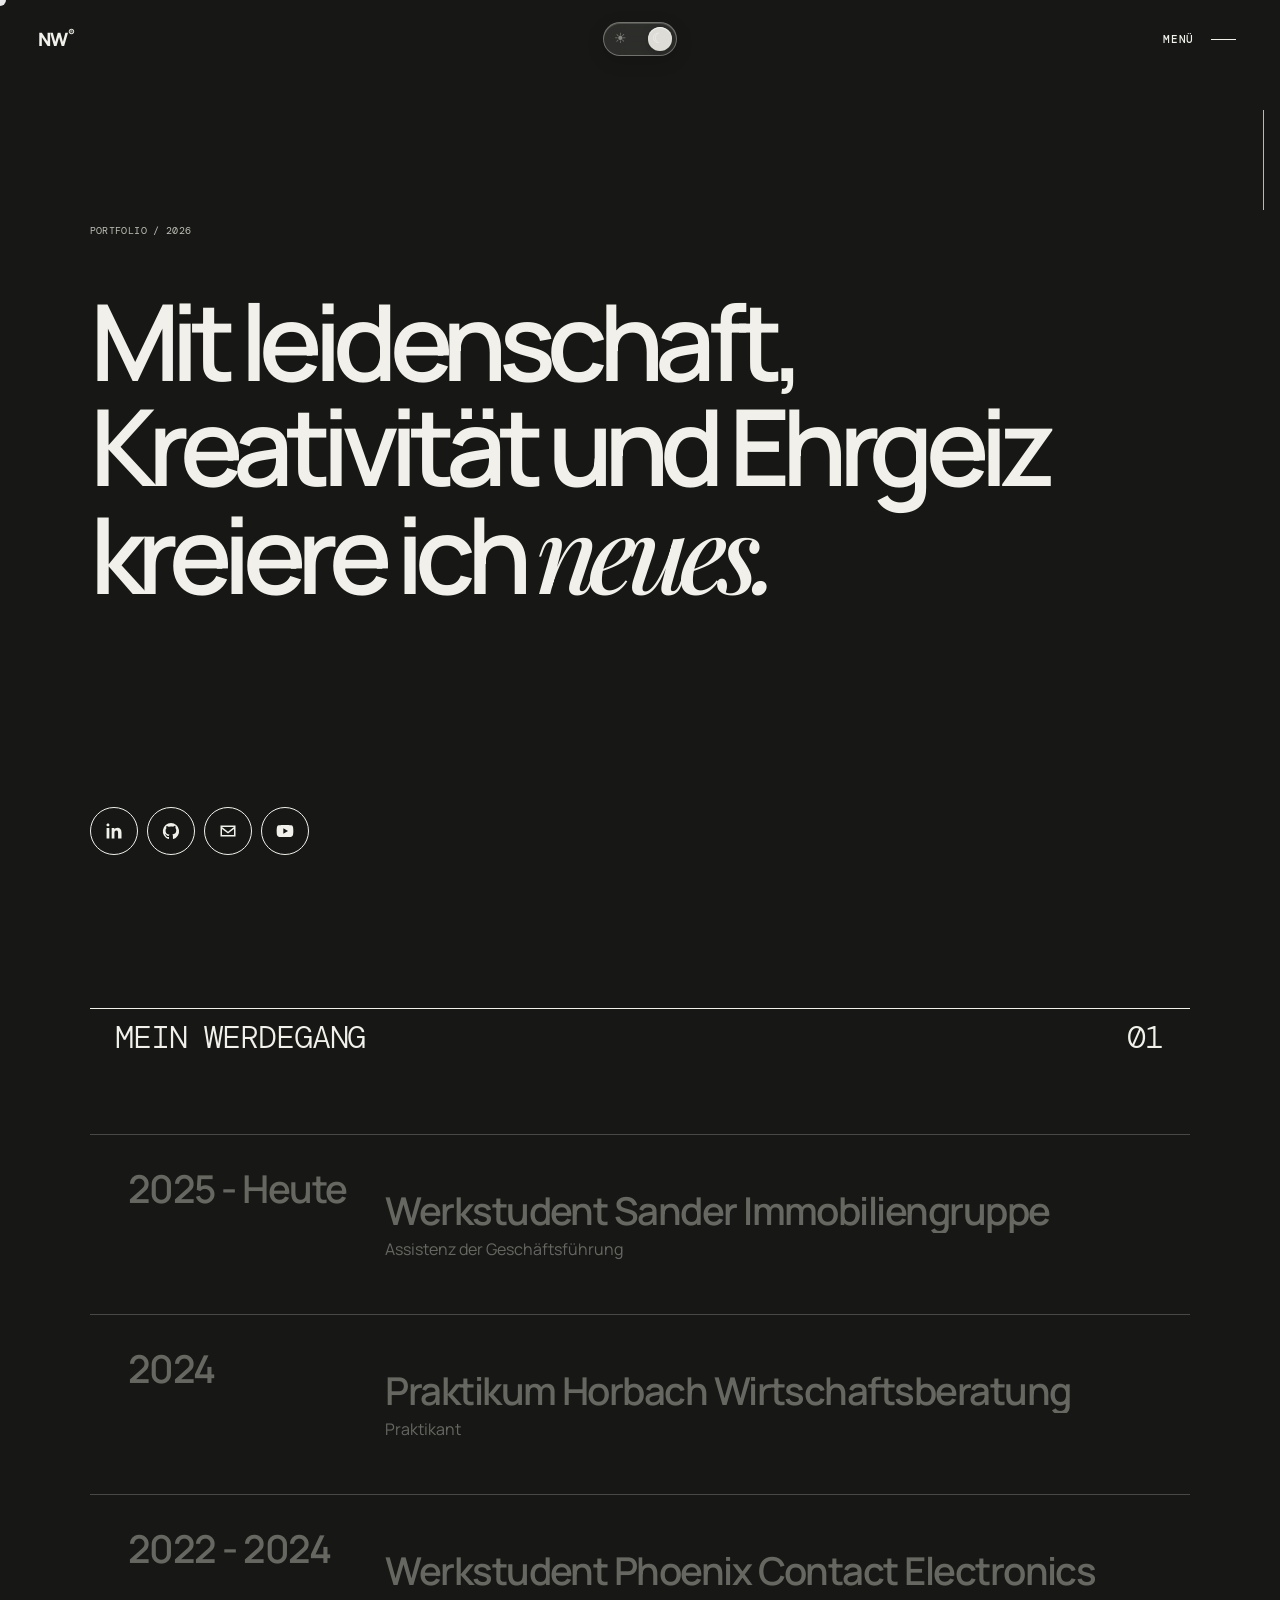
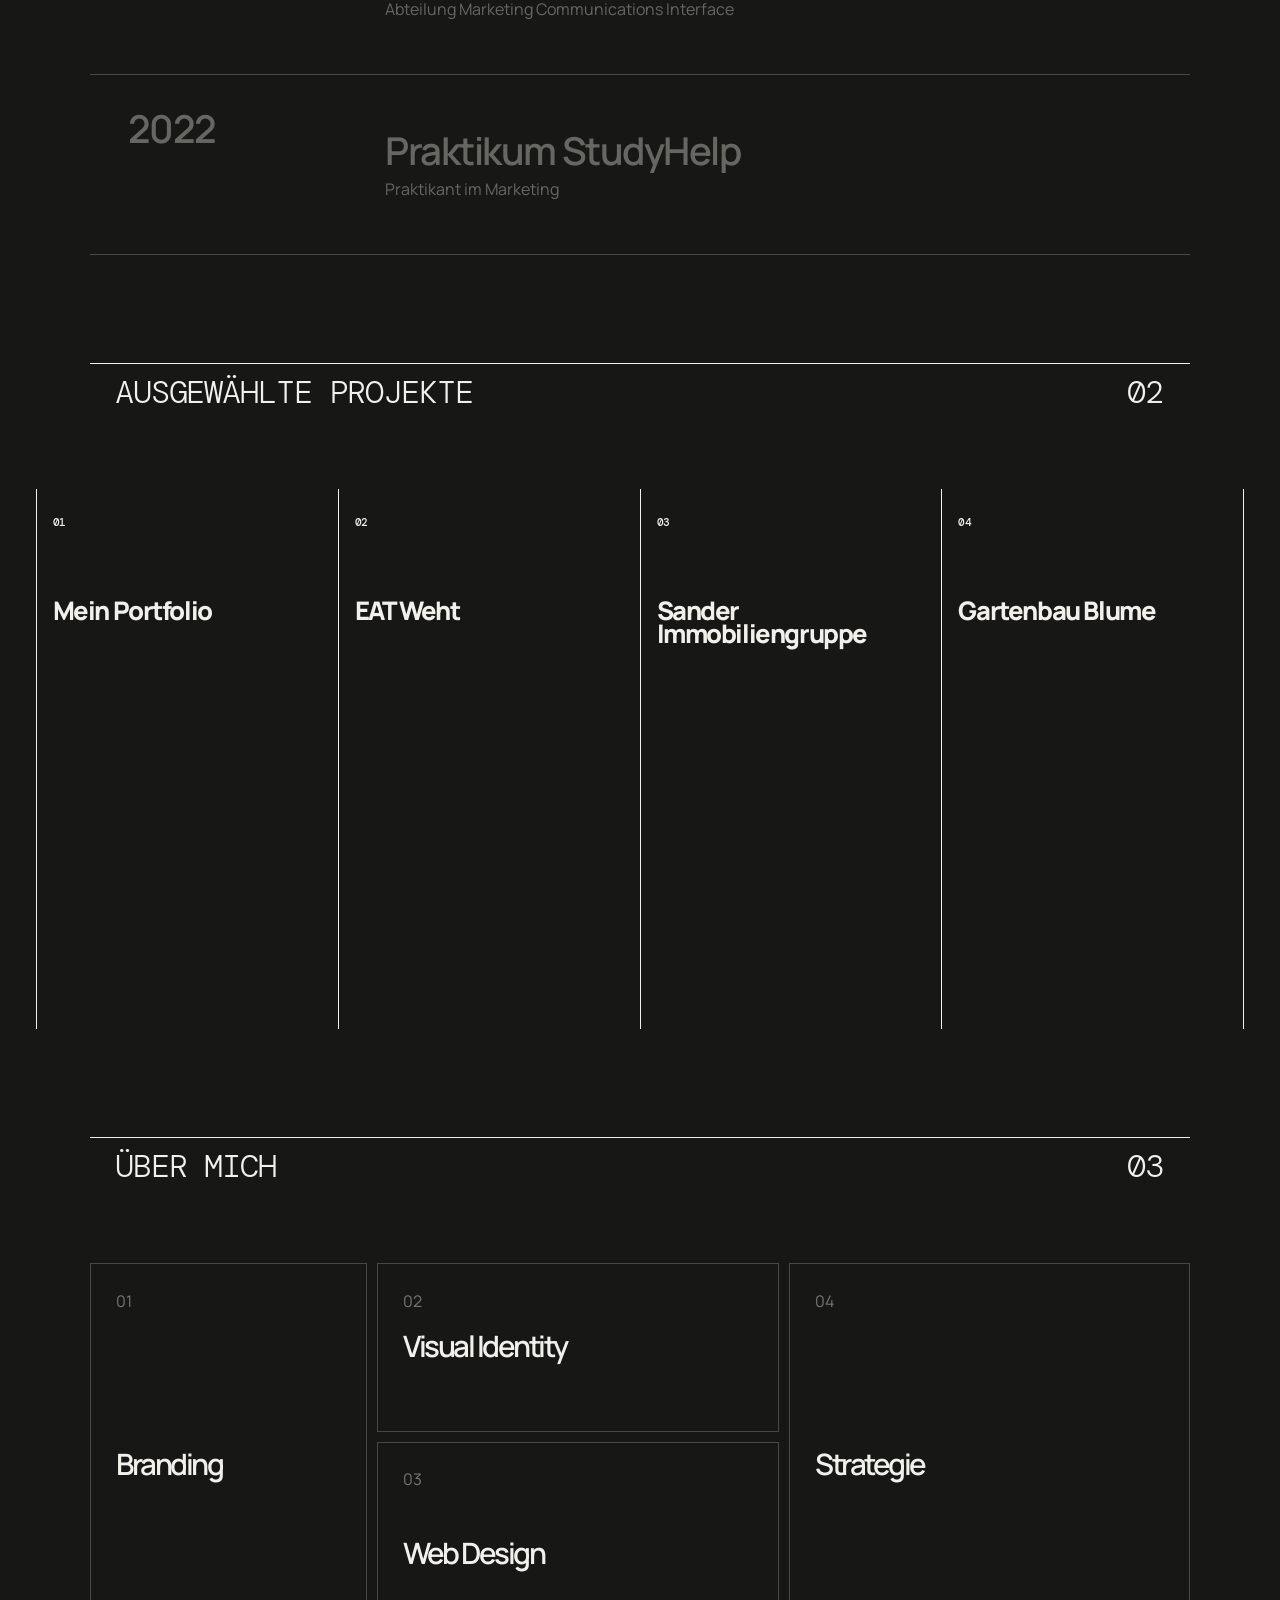
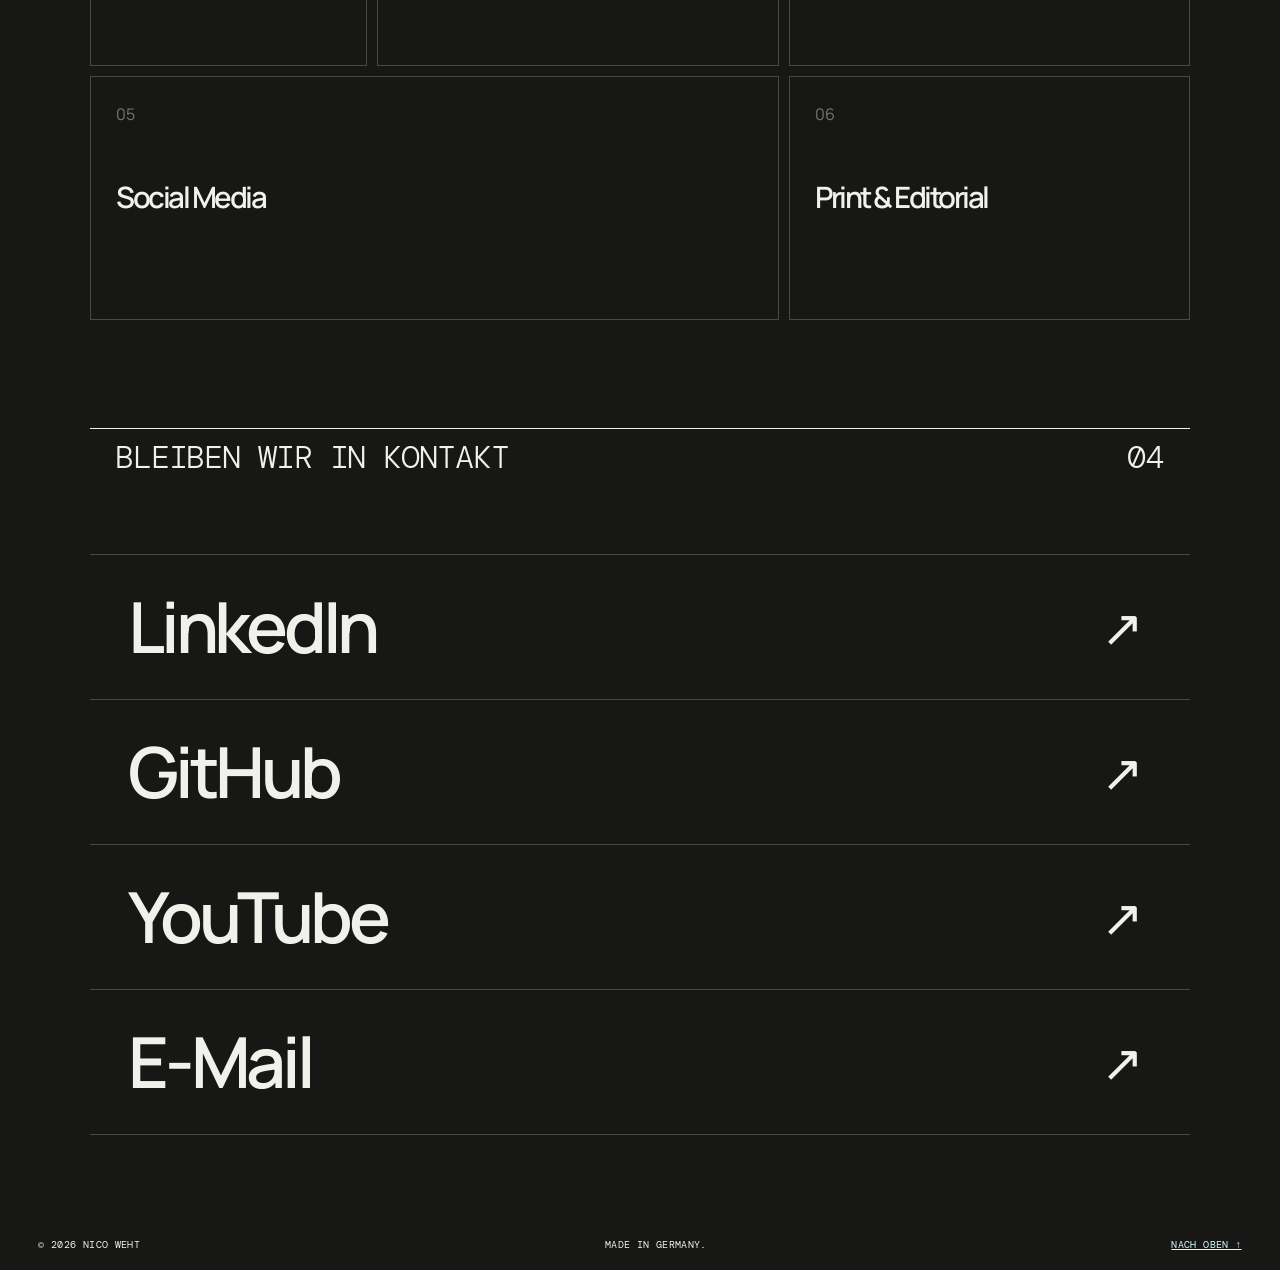
==== commit 080e0178: "Verion 2.1" ====
--- a/index.html
+++ b/index.html
@@ -165,7 +165,7 @@
             <div class="section-label reveal" data-scroll-label>
                 <span></span>
                 <span>Ausgewählte Projekte</span>
-                <span>03</span>
+                <span>02</span>
             </div>
 
             <div class="about-folds" data-about-folds>
@@ -334,6 +334,157 @@
                 </article>
             </div>
         </section>
+
+        <!-- ============ Über mich ============ -->
+        <section class="section work" id="work">
+            <div class="section-label reveal" data-scroll-label>
+                <span></span>
+                <span>Über mich</span>
+                <span>03</span>
+            </div>
+
+            <div class="container">
+                <div
+                class="work-collage reveal"
+                style="--delay: 100ms"
+                aria-label="Leistungen – Karte auswählen für Details"
+                >
+                <article class="work-card work-card--branding">
+                    <button class="work-card__button" type="button" aria-pressed="false">
+                    <span class="work-card__inner">
+                        <span class="work-card__face work-card__front">
+                        <span class="work-card__index">01</span>
+                        <span class="work-card__title">Branding</span>
+                        <span class="work-card__hint">Details ↗</span>
+                        </span>
+
+                        <span class="work-card__face work-card__back">
+                        <span class="work-card__detail-title">
+                            Marken mit Haltung.
+                        </span>
+                        <span class="work-card__copy">
+                            Positionierung, Markenstrategie, Naming und ein visuelles
+                            Fundament für eine unverwechselbare Identität.
+                        </span>
+                        </span>
+                    </span>
+                    </button>
+                </article>
+
+                <article class="work-card work-card--identity">
+                    <button class="work-card__button" type="button" aria-pressed="false">
+                    <span class="work-card__inner">
+                        <span class="work-card__face work-card__front">
+                        <span class="work-card__index">02</span>
+                        <span class="work-card__title">Visual Identity</span>
+                        <span class="work-card__hint">Details ↗</span>
+                        </span>
+
+                        <span class="work-card__face work-card__back">
+                        <span class="work-card__detail-title">
+                            Ein System, das trägt.
+                        </span>
+                        <span class="work-card__copy">
+                            Logo, Typografie, Farbwelt, Bildsprache und klare
+                            Gestaltungsregeln für einen konsistenten Markenauftritt.
+                        </span>
+                        </span>
+                    </span>
+                    </button>
+                </article>
+
+                <article class="work-card work-card--strategy">
+                    <button class="work-card__button" type="button" aria-pressed="false">
+                    <span class="work-card__inner">
+                        <span class="work-card__face work-card__front">
+                        <span class="work-card__index">04</span>
+                        <span class="work-card__title">Strategie</span>
+                        <span class="work-card__hint">Details ↗</span>
+                        </span>
+
+                        <span class="work-card__face work-card__back">
+                        <span class="work-card__detail-title">
+                            Klar vor kreativ.
+                        </span>
+                        <span class="work-card__copy">
+                            Zielgruppen, Wettbewerb und Prioritäten werden in eine klare,
+                            nachvollziehbare Richtung für Ihre Marke übersetzt.
+                        </span>
+                        </span>
+                    </span>
+                    </button>
+                </article>
+
+                <article class="work-card work-card--web">
+                    <button class="work-card__button" type="button" aria-pressed="false">
+                    <span class="work-card__inner">
+                        <span class="work-card__face work-card__front">
+                        <span class="work-card__index">03</span>
+                        <span class="work-card__title">Web Design</span>
+                        <span class="work-card__hint">Details ↗</span>
+                        </span>
+
+                        <span class="work-card__face work-card__back">
+                        <span class="work-card__detail-title">
+                            Digital klar gedacht.
+                        </span>
+                        <span class="work-card__copy">
+                            Struktur, Interface und Inhalte für Webseiten, die
+                            Orientierung schaffen und sich hochwertig anfühlen.
+                        </span>
+                        </span>
+                    </span>
+                    </button>
+                </article>
+
+                <article class="work-card work-card--social">
+                    <button class="work-card__button" type="button" aria-pressed="false">
+                    <span class="work-card__inner">
+                        <span class="work-card__face work-card__front">
+                        <span class="work-card__index">05</span>
+                        <span class="work-card__title">Social Media</span>
+                        <span class="work-card__hint">Details ↗</span>
+                        </span>
+
+                        <span class="work-card__face work-card__back">
+                        <span class="work-card__detail-title">
+                            Wiedererkennbar im Feed.
+                        </span>
+                        <span class="work-card__copy">
+                            Vorlagen, Content-Formate und Kampagnenmotive für einen
+                            stimmigen Auftritt auf relevanten Kanälen.
+                        </span>
+                        </span>
+                    </span>
+                    </button>
+                </article>
+
+                <article class="work-card work-card--print">
+                    <button class="work-card__button" type="button" aria-pressed="false">
+                    <span class="work-card__inner">
+                        <span class="work-card__face work-card__front">
+                        <span class="work-card__index">06</span>
+                        <span class="work-card__title">Print &amp; Editorial</span>
+                        <span class="work-card__hint">Details ↗</span>
+                        </span>
+
+                        <span class="work-card__face work-card__back">
+                        <span class="work-card__detail-title">
+                            Gedruckt mit Substanz.
+                        </span>
+                        <span class="work-card__copy">
+                            Broschüren, Editorials, Geschäftsausstattung und Printmedien,
+                            die digital und analog zusammenpassen.
+                        </span>
+                        </span>
+                    </span>
+                    </button>
+                </article>
+                </div>
+            </div>
+        </section>
+
+    
 
     <!-- ============ KONTAKT / CONNECT ============ -->
         <section id="contact" class="contact section">
--- a/style-editorial.css
+++ b/style-editorial.css
@@ -231,250 +231,7 @@
 .history-item:hover .history-hover { clip-path: inset(0); }
 .history-fill { --fill: 0; color: transparent; background: linear-gradient(90deg, var(--paper) 0%, var(--paper) calc(var(--fill) * 1%), #666761 calc(var(--fill) * 1%), #666761 100%); background-clip: text; -webkit-background-clip: text; -webkit-text-fill-color: transparent; }
 
-/* ---------- Über mich ---------- */
-.work {
-  overflow: hidden;
-  color: var(--paper);
-  padding-bottom: clamp(2.5rem, 5vh, 4rem);
-}
-
-.work-collage {
-  display: grid;
-  grid-template-columns: 1fr 1.45fr 1.45fr;
-  grid-template-rows: 0.9fr 1.2fr 1.3fr;  gap: 10px;
-  width: min(100%, 1180px);
-  height: min(73svh, 720px);
-  margin: 7vh 0 0;
-  margin-inline: auto;
-}
-
-.work-card {
-  position: relative;
-  isolation: isolate;
-  min-width: 0;
-  min-height: 0;
-  perspective: 1400px;
-}
-
-.work-card::after {
-  content: "";
-  position: absolute;
-  z-index: 5;
-  inset: -1px;
-  border: 1px solid var(--acid);
-  border-radius: var(--radius);
-  opacity: 0;
-  pointer-events: none;
-  box-shadow:
-    0 0 8px color-mix(in srgb, var(--acid) 60%, transparent),
-    0 0 22px color-mix(in srgb, var(--acid) 32%, transparent);
-  transition: opacity 180ms ease;
-}
-
-.work-card:hover::after {
-  opacity: 1;
-}
-
-.work-card--branding {
-  grid-row: span 2;
-}
-
-.work-card--identity {
-  grid-column: 2;
-}
-
-.work-card--strategy {
-  grid-column: 3;
-  grid-row: span 2;
-}
-
-.work-card--web {
-  grid-column: 2;
-}
-
-.work-card--social {
-  grid-column: 1 / span 2;
-}
-
-.work-card--print {
-  grid-column: 3;
-}
-
-.work-card__button {
-  display: block;
-  width: 100%;
-  height: 100%;
-  padding: 0;
-  overflow: hidden;
-  border: 0;
-  border-radius: var(--radius);
-  background: var(--ink);
-  color: inherit;
-  cursor: none;
-  perspective: inherit;
-}
-
-.work-card__inner {
-  position: relative;
-  display: block;
-  width: 100%;
-  height: 100%;
-  transform-style: preserve-3d;
-  transition: transform 720ms var(--ease-editorial);
-}
-
-.work-card.is-flipped .work-card__inner {
-  transform: rotate3d(1, 1, 0, 180deg);
-}
-
-.work-card__face {
-  position: absolute;
-  inset: 0;
-  display: flex;
-  flex-direction: column;
-  align-items: flex-start;
-  overflow: hidden;
-  border: 1px solid var(--dark-line);
-  border-radius: var(--radius);
-  pointer-events: none;
-  backface-visibility: hidden;
-  -webkit-backface-visibility: hidden;
-}
-
-.work-card__front {
-  justify-content: center;
-  padding: clamp(1.1rem, 2vw, 2rem);
-  background: var(--true-dark);
-}
-
-.work-card__back {
-  justify-content: space-between;
-  padding: clamp(1.1rem, 2vw, 2rem);
-  background: var(--surface-dark, #1d1d1a);
-  transform: rotate3d(1, 1, 0, 180deg);
-}
-
-.work-card__index {
-  font: 500 clamp(0.62rem, 0.8vw, 0.78rem) / 1 var(--font-mono);
-  letter-spacing: -0.04em;
-  text-transform: uppercase;
-}
-
-.work-card__index {
-  position: absolute;
-  top: clamp(1.1rem, 2vw, 2rem);
-  left: clamp(1.1rem, 2vw, 2rem);
-  color: var(--muted);
-}
-
-.work-card__hint {
-  position: absolute;
-  right: clamp(1.1rem, 2vw, 2rem);
-  bottom: clamp(1.1rem, 2vw, 2rem);
-  color: var(--acid);
-  opacity: 0;
-  transform: translateY(4px);
-  transition: opacity 180ms ease, transform 180ms ease;
-}
-
-.work-card:hover .work-card__hint {
-  opacity: 1;
-  transform: translateY(0);
-}
-
-.work-card__title {
-  max-width: 9ch;
-  font-size: clamp(1.3rem, 2.3vw, 3rem);
-  font-weight: 600;
-  letter-spacing: -0.085em;
-  line-height: 0.88;
-  text-align: left;
-}
-
-.work-card--identity .work-card__title,
-.work-card--social .work-card__title,
-.work-card--print .work-card__title {
-  max-width: 15ch;
-}
-
-.work-card__detail-title {
-  max-width: 18ch;
-  margin-top: auto;
-  font-size: clamp(1.15rem, 1.8vw, 2.2rem);
-  font-weight: 600;
-  letter-spacing: -0.075em;
-  line-height: 0.9;
-  text-align: left;
-}
-
-.work-card__copy {
-  max-width: 65ch;
-  margin: 1rem 0 auto;
-  color: var(--muted);
-  font: 400 clamp(0.66rem, 0.82vw, 0.88rem) / 1.5 var(--font-mono);
-  letter-spacing: -0.045em;
-  text-align: left;
-}
-
-.work-card__button:focus-visible {
-  outline: 2px solid var(--acid);
-  outline-offset: 5px;
-}
-
-@media (max-width: 760px) {
-  .work .section-label {
-    margin-inline: 6vw;
-  }
-
-  .work-heading {
-    grid-template-columns: 1fr;
-  }
-
-  .work-collage {
-    grid-template-columns: repeat(2, 1fr);
-    grid-template-rows: repeat(4, minmax(160px, 1fr));
-    height: auto;
-    min-height: 800px;
-  }
-
-  .work-card--branding,
-  .work-card--strategy {
-    grid-column: auto;
-    grid-row: span 2;
-  }
-
-  .work-card--identity,
-  .work-card--web,
-  .work-card--social,
-  .work-card--print {
-    grid-column: auto;
-  }
-}
-
-@media (max-width: 480px) {
-  .work-collage {
-    grid-template-columns: 1fr;
-    grid-template-rows: none;
-    height: auto;
-    min-height: 0;
-  }
-
-  .work-card,
-  .work-card--branding,
-  .work-card--strategy {
-    grid-column: auto;
-    grid-row: auto;
-    min-height: 210px;
-  }
-}
-
-@media (prefers-reduced-motion: reduce) {
-  .work-card__inner,
-  .work-card::after,
-  .work-card__hint {
-    transition: none;
-  }
-}
+
 /* ---------- Ausgewählte Projekte ---------- */
 .about {
   --about-line: var(--paper);
@@ -482,6 +239,7 @@
   overflow: hidden;
   background: var(--about-bg);
   color: var(--about-fg);
+  padding-bottom: 0;
 }
 
 .about-folds {
@@ -720,6 +478,252 @@
   outline: 3px solid var(--acid);
   outline-offset: -5px;
 }
+
+/* ---------- Über mich ---------- */
+.work {
+  overflow: hidden;
+  color: var(--paper);
+  padding-bottom: 0;
+}
+
+.work-collage {
+  display: grid;
+  grid-template-columns: 1fr 1.45fr 1.45fr;
+  grid-template-rows: 0.9fr 1.2fr 1.3fr;  gap: 10px;
+  width: min(100%, 1180px);
+  height: min(73svh, 720px);
+  margin: 7vh 0 0;
+  margin-inline: auto;
+}
+
+.work-card {
+  position: relative;
+  isolation: isolate;
+  min-width: 0;
+  min-height: 0;
+  perspective: 1400px;
+}
+
+.work-card::after {
+  content: "";
+  position: absolute;
+  z-index: 5;
+  inset: -1px;
+  border: 1px solid var(--acid);
+  border-radius: var(--radius);
+  opacity: 0;
+  pointer-events: none;
+  box-shadow:
+    0 0 8px color-mix(in srgb, var(--acid) 60%, transparent),
+    0 0 22px color-mix(in srgb, var(--acid) 32%, transparent);
+  transition: opacity 180ms ease;
+}
+
+.work-card:hover::after {
+  opacity: 1;
+}
+
+.work-card--branding {
+  grid-row: span 2;
+}
+
+.work-card--identity {
+  grid-column: 2;
+}
+
+.work-card--strategy {
+  grid-column: 3;
+  grid-row: span 2;
+}
+
+.work-card--web {
+  grid-column: 2;
+}
+
+.work-card--social {
+  grid-column: 1 / span 2;
+}
+
+.work-card--print {
+  grid-column: 3;
+}
+
+.work-card__button {
+  display: block;
+  width: 100%;
+  height: 100%;
+  padding: 0;
+  overflow: hidden;
+  border: 0;
+  border-radius: var(--radius);
+  background: var(--ink);
+  color: inherit;
+  cursor: none;
+  perspective: inherit;
+}
+
+.work-card__inner {
+  position: relative;
+  display: block;
+  width: 100%;
+  height: 100%;
+  transform-style: preserve-3d;
+  transition: transform 720ms var(--ease-editorial);
+}
+
+.work-card.is-flipped .work-card__inner {
+  transform: rotate3d(1, 1, 0, 180deg);
+}
+
+.work-card__face {
+  position: absolute;
+  inset: 0;
+  display: flex;
+  flex-direction: column;
+  align-items: flex-start;
+  overflow: hidden;
+  border: 1px solid var(--dark-line);
+  border-radius: var(--radius);
+  pointer-events: none;
+  backface-visibility: hidden;
+  -webkit-backface-visibility: hidden;
+}
+
+.work-card__front {
+  justify-content: center;
+  padding: clamp(1.1rem, 2vw, 2rem);
+  background: var(--true-dark);
+}
+
+.work-card__back {
+  justify-content: space-between;
+  padding: clamp(1.1rem, 2vw, 2rem);
+  background: var(--surface-dark, #1d1d1a);
+  transform: rotate3d(1, 1, 0, 180deg);
+}
+
+.work-card__index {
+  font: 500 clamp(0.62rem, 0.8vw, 0.78rem) / 1 var(--font-mono);
+  letter-spacing: -0.04em;
+  text-transform: uppercase;
+}
+
+.work-card__index {
+  position: absolute;
+  top: clamp(1.1rem, 2vw, 2rem);
+  left: clamp(1.1rem, 2vw, 2rem);
+  color: var(--muted);
+}
+
+.work-card__hint {
+  position: absolute;
+  right: clamp(1.1rem, 2vw, 2rem);
+  bottom: clamp(1.1rem, 2vw, 2rem);
+  color: var(--acid);
+  opacity: 0;
+  transform: translateY(4px);
+  transition: opacity 180ms ease, transform 180ms ease;
+}
+
+.work-card:hover .work-card__hint {
+  opacity: 1;
+  transform: translateY(0);
+}
+
+.work-card__title {
+  max-width: 9ch;
+  font-size: clamp(1.3rem, 2.3vw, 3rem);
+  font-weight: 600;
+  letter-spacing: -0.085em;
+  line-height: 0.88;
+  text-align: left;
+}
+
+.work-card--identity .work-card__title,
+.work-card--social .work-card__title,
+.work-card--print .work-card__title {
+  max-width: 15ch;
+}
+
+.work-card__detail-title {
+  max-width: 18ch;
+  margin-top: auto;
+  font-size: clamp(1.15rem, 1.8vw, 2.2rem);
+  font-weight: 600;
+  letter-spacing: -0.075em;
+  line-height: 0.9;
+  text-align: left;
+}
+
+.work-card__copy {
+  max-width: 65ch;
+  margin: 1rem 0 auto;
+  color: var(--muted);
+  font: 400 clamp(0.66rem, 0.82vw, 0.88rem) / 1.5 var(--font-mono);
+  letter-spacing: -0.045em;
+  text-align: left;
+}
+
+.work-card__button:focus-visible {
+  outline: 2px solid var(--acid);
+  outline-offset: 5px;
+}
+
+@media (max-width: 760px) {
+  .work .section-label {
+    margin-inline: 6vw;
+  }
+
+  .work-heading {
+    grid-template-columns: 1fr;
+  }
+
+  .work-collage {
+    grid-template-columns: repeat(2, 1fr);
+    grid-template-rows: repeat(4, minmax(160px, 1fr));
+    height: auto;
+    min-height: 800px;
+  }
+
+  .work-card--branding,
+  .work-card--strategy {
+    grid-column: auto;
+    grid-row: span 2;
+  }
+
+  .work-card--identity,
+  .work-card--web,
+  .work-card--social,
+  .work-card--print {
+    grid-column: auto;
+  }
+}
+
+@media (max-width: 480px) {
+  .work-collage {
+    grid-template-columns: 1fr;
+    grid-template-rows: none;
+    height: auto;
+    min-height: 0;
+  }
+
+  .work-card,
+  .work-card--branding,
+  .work-card--strategy {
+    grid-column: auto;
+    grid-row: auto;
+    min-height: 210px;
+  }
+}
+
+@media (prefers-reduced-motion: reduce) {
+  .work-card__inner,
+  .work-card::after,
+  .work-card__hint {
+    transition: none;
+  }
+}
+
 /* ---------- Kontakt ---------- */
 .contact {
   min-height: 100svh;
@@ -894,7 +898,7 @@
   --about-line: #111;
   background: var(--ink); 
   color: var(--paper); }
-body.light-mode .history-company, body.light-mode .history .section-label, body.light-mode .work .section-label, body.light-mode .contact .section-label { color: #50514c; }
+body.light-mode .history-company { color: #50514c; }
 body.light-mode .history-grid, body.light-mode .history-item, body.light-mode .connect-grid, body.light-mode .connect-item { border-color: #c9c8c0; }
 body.light-mode .progress span { background: var(--true-dark); }
 body.light-mode .work-card__front, body.light-mode .work-card__back { background: #f4e8d3; }
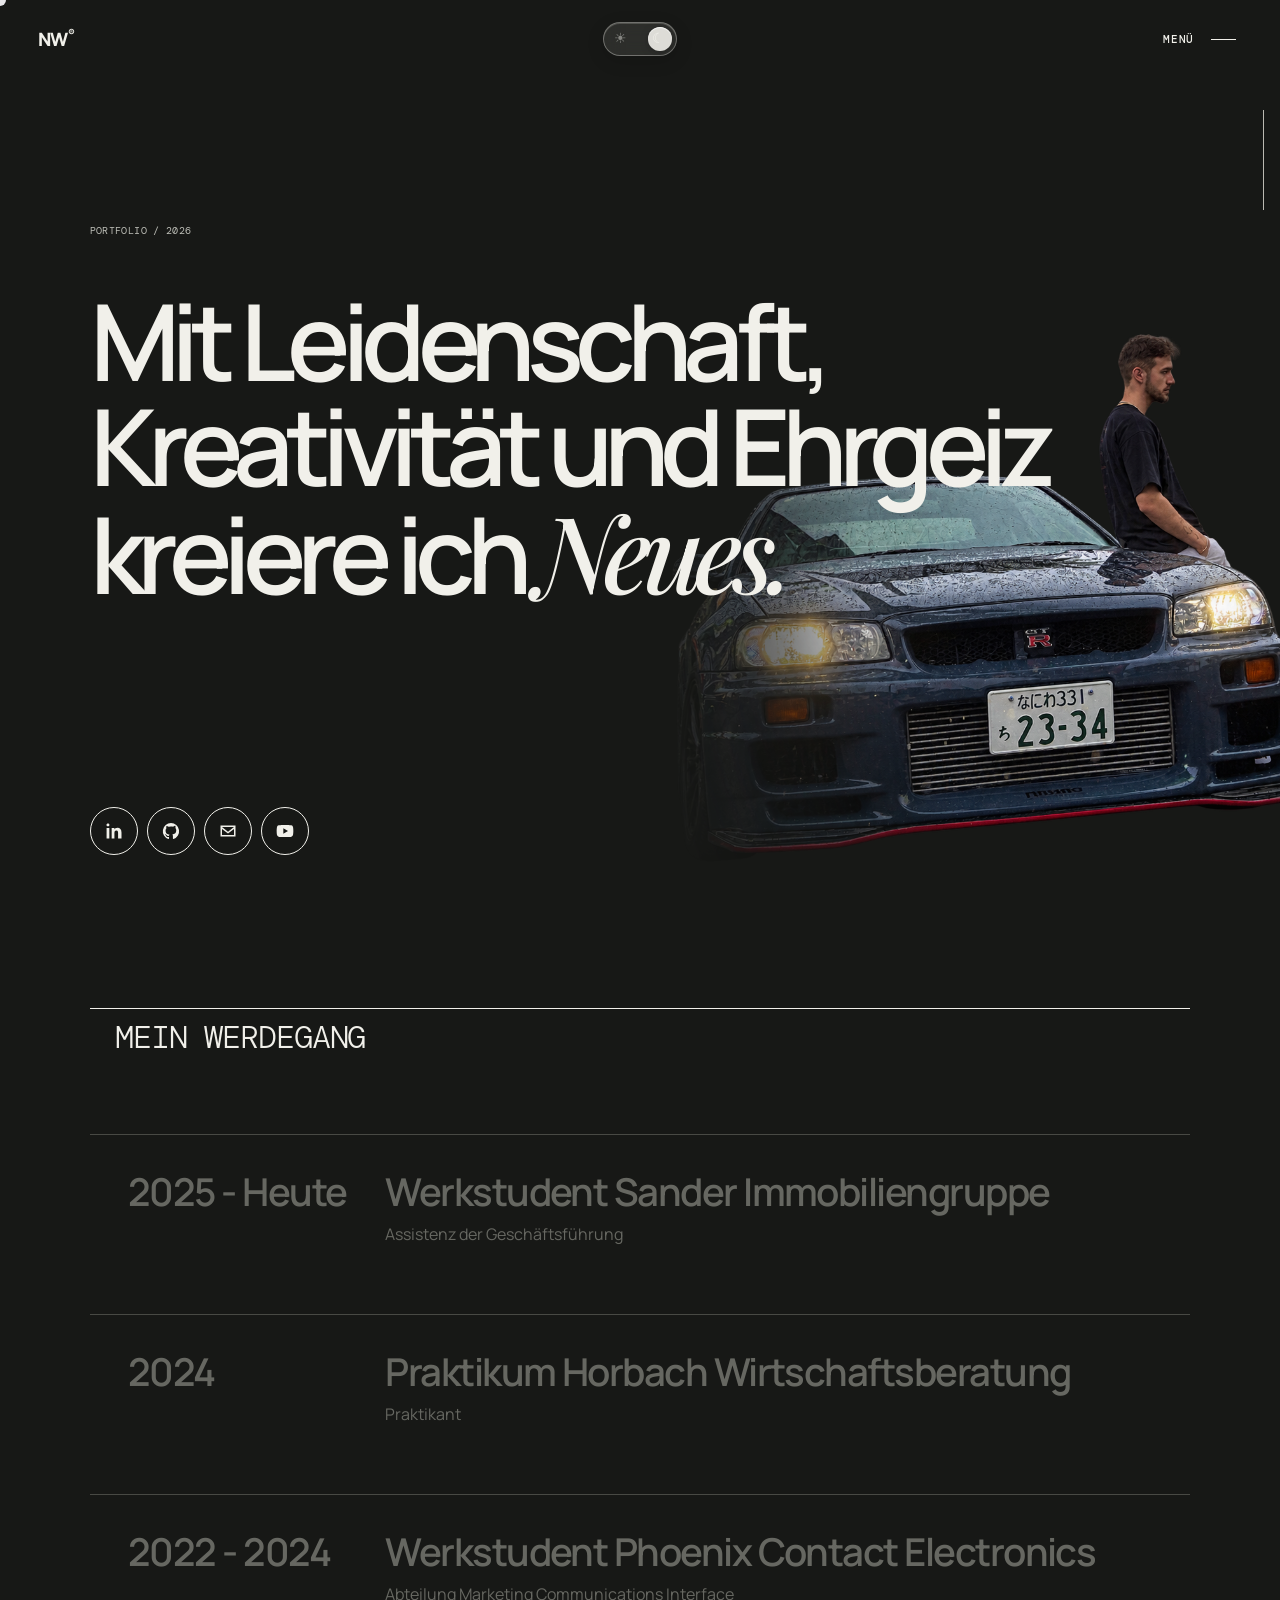
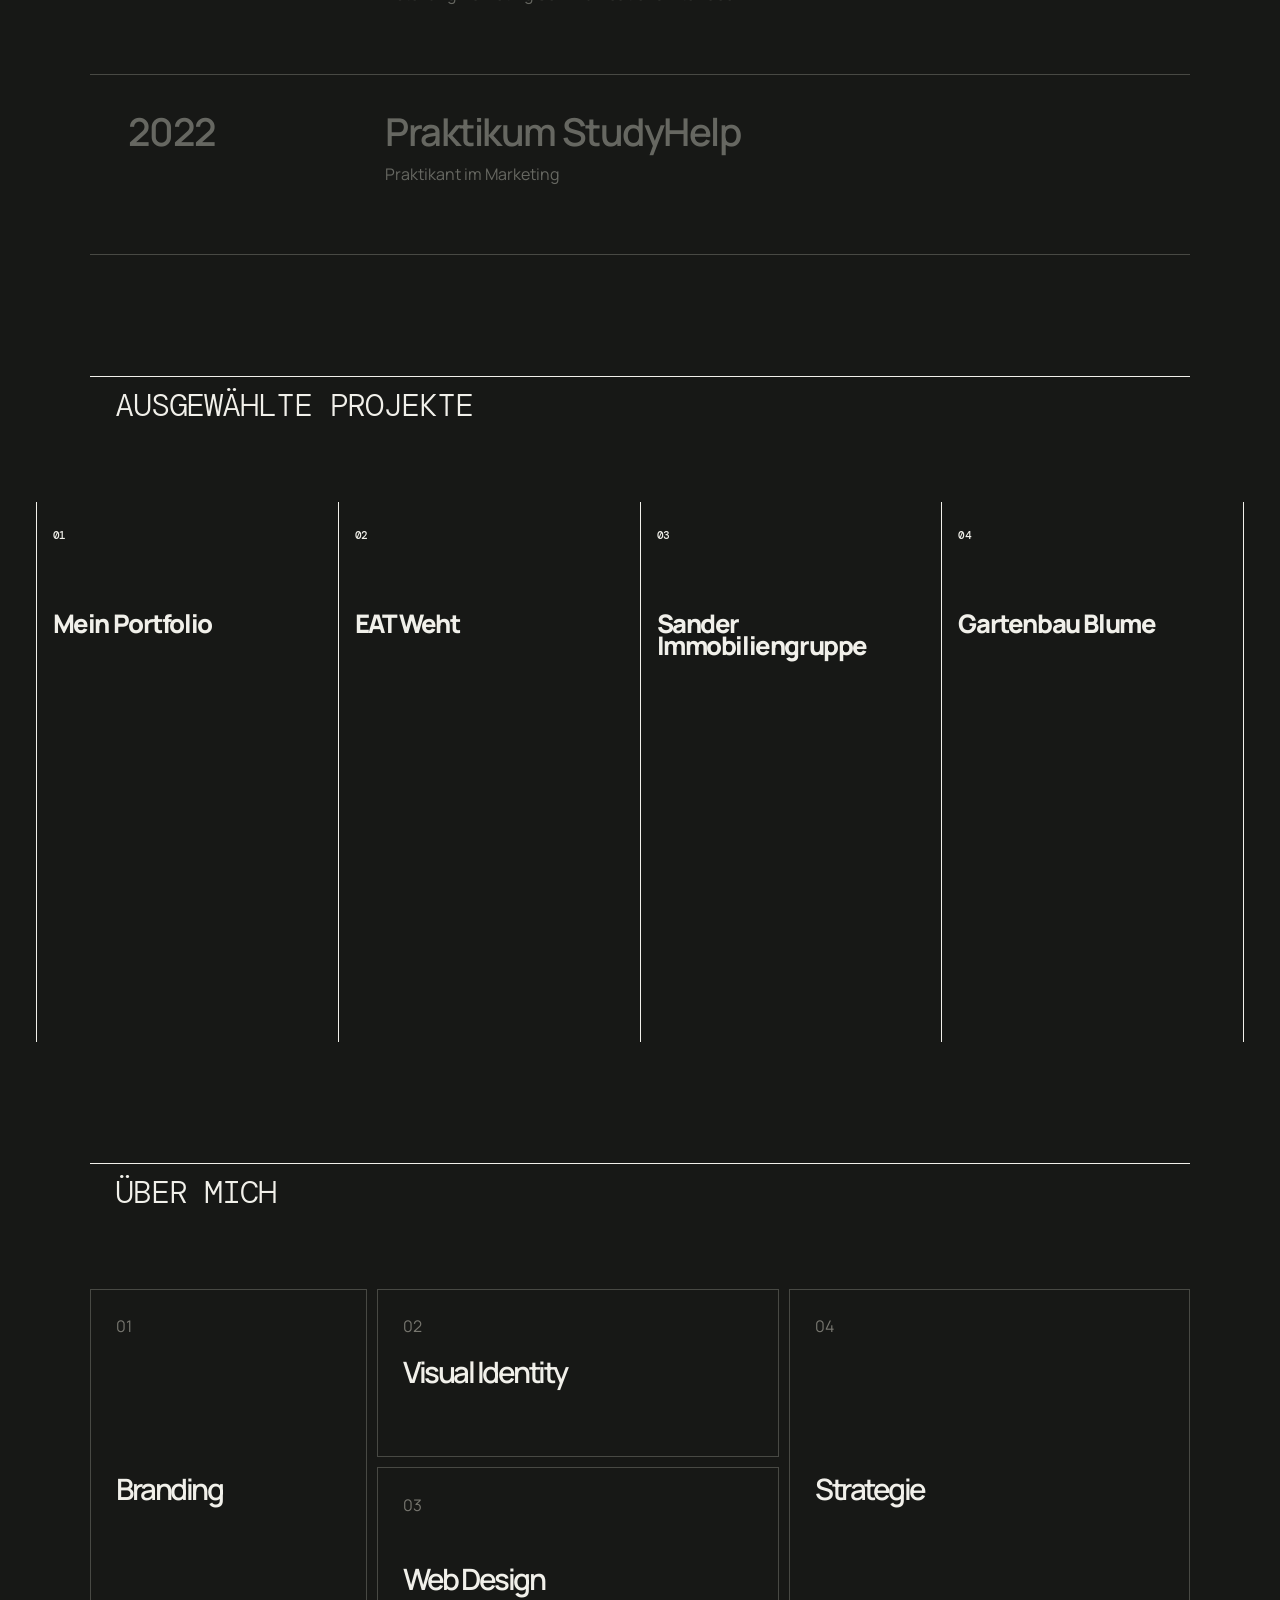
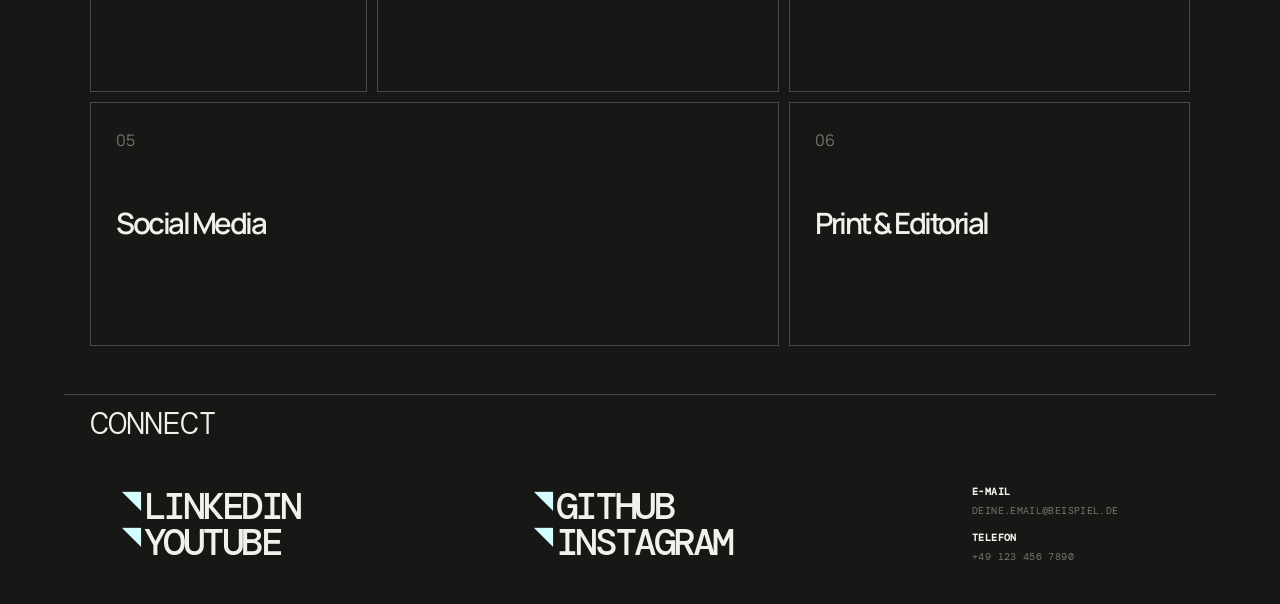
==== commit 0b60fb4b: "Version 2.2" ====
--- a/index.html
+++ b/index.html
@@ -44,23 +44,24 @@
     <main id="top">
         <section class="hero" aria-labelledby="hero-title">
         <p class="eyebrow reveal">Portfolio / 2026</p>
-        <!-- ✏️ EDITIEREN: Hauptaussage -->
             <div id="hero-title" class="hero-title">
-                <!-- Normaler Text -->
                 <h1 class="hero-title-main">
-                    <span class="line reveal">Mit leidenschaft,</span>
+                    <span class="line reveal">Mit Leidenschaft,</span>
                     <span class="line reveal">Kreativität und Ehrgeiz</span>
-                    <span class="line reveal">kreiere ich <em>neues.</em></span>
+                    <span class="line reveal">kreiere ich <em>Neues.</em></span>
                 </h1>
 
-                <!-- Geheimer Text im Maus-Kreis -->
                 <div class="hero-title-secret" aria-hidden="true">
                     <span class="line">Mit null Erfahrung,</span>
-                    <span class="line">langeweile und Musik</span>
+                    <span class="line">Langeweile und Musik</span>
                     <span class="line"><em>wird das schon.</em></span>
                 </div>
             </div>
-        <!-- ✏️ EDITIEREN: Deine Profil-Links, E-Mail und Dateiname des Lebenslaufs -->
+
+        <div class="hero-art" aria-hidden="true">
+            <img src="assets/nissan_front.png" alt="Nissan Front">
+        </div>
+        
         <div class="hero-actions reveal">
             <a class="hero-icon magnetic" href="https://www.linkedin.com/in/nico-weht" target="_blank" rel="noopener" aria-label="LinkedIn-Profil">
             <svg viewBox="0 0 24 24" aria-hidden="true"><path d="M6.4 8.3H3.1V21h3.3V8.3ZM4.8 3C3.7 3 3 3.7 3 4.7s.7 1.7 1.7 1.7c1.1 0 1.8-.7 1.8-1.7S5.8 3 4.8 3ZM21 13.7c0-3.8-2-5.6-4.7-5.6-2.2 0-3.2 1.2-3.8 2v-1.7H9.2V21h3.3v-6.3c0-1.7.3-3.3 2.4-3.3 2 0 2 1.9 2 3.4V21H21v-7.3Z"/></svg>
@@ -83,7 +84,7 @@
             <div class="section-label reveal" data-scroll-label>
                 <span></span>
                 <span>Mein Werdegang</span>
-                <span>01</span>
+                <span>  </span>
             </div>
 
             <div class="history-grid reveal">
@@ -165,7 +166,7 @@
             <div class="section-label reveal" data-scroll-label>
                 <span></span>
                 <span>Ausgewählte Projekte</span>
-                <span>02</span>
+                <span>  </span>
             </div>
 
             <div class="about-folds" data-about-folds>
@@ -340,7 +341,7 @@
             <div class="section-label reveal" data-scroll-label>
                 <span></span>
                 <span>Über mich</span>
-                <span>03</span>
+                <span>  </span>
             </div>
 
             <div class="container">
@@ -483,104 +484,38 @@
                 </div>
             </div>
         </section>
-
-    
-
-    <!-- ============ KONTAKT / CONNECT ============ -->
-        <section id="contact" class="contact section">
-            <div class="section-label reveal" data-scroll-label>
-                <span></span>
-                <span>Bleiben wir in Kontakt</span>
-                <span>04</span>
-            </div>
-
-            <div class="connect-grid reveal">
-
-        <!-- ✏️ EDITIEREN: LinkedIn -->
-        <a
-            class="connect-item"
-            href="https://www.linkedin.com/in/DEIN-PROFIL"
-            target="_blank"
-            rel="noopener"
-        >
-            <span class="connect-content">
-                <span class="connect-name">LinkedIn</span>
-                <span class="connect-description">
-                    Professionelles Netzwerk
-                </span>
-            </span>
-
-            <span class="connect-arrow" aria-hidden="true">
-                <span class="connect-arrow-base">↗</span>
-                <span class="connect-arrow-hover">↗</span>
-            </span>
-        </a>
-
-        <!-- ✏️ EDITIEREN: GitHub -->
-        <a
-            class="connect-item"
-            href="https://github.com/DEIN-PROFIL"
-            target="_blank"
-            rel="noopener"
-        >
-            <span class="connect-content">
-                <span class="connect-name">GitHub</span>
-                <span class="connect-description">
-                    Code und co
-                </span>
-            </span>
-
-            <span class="connect-arrow" aria-hidden="true">
-                <span class="connect-arrow-base">↗</span>
-                <span class="connect-arrow-hover">↗</span>
-            </span>
-        </a>
-
-        <!-- ✏️ EDITIEREN: YouTube -->
-        <a
-            class="connect-item"
-            href="https://www.youtube.com/@DEIN-KANAL"
-            target="_blank"
-            rel="noopener"
-        >
-            <span class="connect-content">
-                <span class="connect-name">YouTube</span>
-                <span class="connect-description">
-                    Die kreative Ecke
-                </span>
-            </span>
-
-            <span class="connect-arrow" aria-hidden="true">
-                <span class="connect-arrow-base">↗</span>
-                <span class="connect-arrow-hover">↗</span>
-            </span>
-        </a>
-
-        <!-- ✏️ EDITIEREN: E-Mail -->
-        <a
-            class="connect-item"
-            href="mailto:deine.email@beispiel.de"
-        >
-            <span class="connect-content">
-                <span class="connect-name">E-Mail</span>
-                <span class="connect-description">
-                    Schreib mir direkt
-                </span>
-            </span>
-
-            <span class="connect-arrow" aria-hidden="true">
-                <span class="connect-arrow-base">↗</span>
-                <span class="connect-arrow-hover">↗</span>
-            </span>
-        </a>
-
+    </main>
+        <!-- ============ Footer =========== -->
+    <footer class="footer-connect" id="connect">
+        <div class="section-label reveal">
+            <span></span>
+            <span>Connect</span>
+            <span>  </span>
+        </div>        
+        <div class="footer-connect__grid">
+            <nav class="footer-connect__links" aria-label="Social Links">
+                <a href="https://www.linkedin.com/in/DEIN-PROFIL" target="_blank" rel="noopener">
+                    <span class="footer-connect__link-label">LinkedIn</span>
+                </a>
+
+                <a href="https://github.com/DEIN-PROFIL" target="_blank" rel="noopener" > 
+                    <span class="footer-connect__link-label">GitHub</span>
+                </a>
+
+                <a href="https://www.youtube.com/@DEIN-KANAL" target="_blank" rel="noopener" >
+                    <span class="footer-connect__link-label">YouTube</span>
+                </a>
+
+                <a href="https://www.instagram.com/DEIN-PROFIL" target="_blank"  rel="noopener" >
+                    <span class="footer-connect__link-label">Instagram</span>
+                </a>
+            </nav>
+
+            <address class="footer-connect__details">
+            <p> <strong>E-Mail</strong> <a href="mailto:deine.email@beispiel.de">deine.email@beispiel.de</a> </p>
+            <p> <strong>Telefon</strong> <a href="tel:+491234567890">+49 123 456 7890</a> </p>
+            </address>
         </div>
-        </section>
-    </main>
-
-    <footer>
-        <!-- ✏️ EDITIEREN: Footer -->
-        <p>© 2026 Nico Weht</p><p>Made in Germany.</p><a href="#top">Nach oben ↑</a>
     </footer>
     <script src="script-editorial.js"></script>
 </body>
--- a/style-editorial.css
+++ b/style-editorial.css
@@ -1,5 +1,5 @@
 @import url("https://fonts.googleapis.com/css2?family=DM+Mono:wght@400;500&family=Manrope:wght@400;500;600;700;800&family=Playfair+Display:ital,wght@0,500;1,500;1,600&display=swap");
-
+@import url('https://fonts.googleapis.com/css2?family=Anton&display=swap');
 /* =========================================================
    2. ROOT
    ========================================================= */
@@ -106,10 +106,8 @@
 .reveal.in { opacity: 1; transform: none; }
 
 /* =========================================================
-   6. HEADER BIS FOOTER
-   ========================================================= */
-
-/* ---------- Header / Navigation ---------- */
+    HEADER / NAVIGATION
+   ========================================================= */
 .site-header {
   position: fixed;
   inset: 0 0 auto;
@@ -135,7 +133,7 @@
 }
 
 .brand span { margin-left: 2px; font-size: 0.65rem; vertical-align: top; }
-.brand:hover { transform: translateY(-3px) rotate(-4deg) scale(1.08); letter-spacing: -0.04em; }
+.brand:hover { transform: translateY(-3px) rotate(-4deg) scale(1.08); letter-spacing: -0.04em; cursor: none;}
 
 .menu-toggle,
 .menu-close {
@@ -149,7 +147,7 @@
 }
 
 .menu-toggle { transition: transform 0.3s ease, letter-spacing 0.3s ease; }
-.menu-toggle:hover { transform: translateY(-3px) rotate(4deg) scale(1.08); letter-spacing: 0.04em; }
+.menu-toggle:hover { transform: translateY(-3px) rotate(4deg) scale(1.08); letter-spacing: 0.04em;cursor: none;}
 .menu-toggle span {
   display: inline-block;
   width: 25px;
@@ -157,7 +155,7 @@
   border-top: 1px solid currentColor;
   transition: width 0.3s ease, transform 0.3s ease;
 }
-.menu-toggle:hover span { width: 34px; transform: translateX(4px); }
+.menu-toggle:hover span { width: 34px; transform: translateX(4px);}
 
 .menu {
   position: fixed;
@@ -175,14 +173,16 @@
 .menu-top { display: flex; justify-content: space-between; font: 400 0.68rem "DM Mono", monospace; text-transform: uppercase; }
 .menu nav { margin: auto 0; }
 .menu nav a { display: block; padding: 1.2vh 0; border-top: 1px solid #4d4e48; color: inherit; font-size: clamp(2.7rem, 8vw, 7rem); font-weight: 600; letter-spacing: -0.08em; line-height: 1; text-decoration: none; }
-.menu nav a:hover { color: var(--acid); }
+.menu nav a:hover { color: var(--acid);cursor: none; }
 .menu nav a small { margin-right: 1rem; font: 400 0.65rem "DM Mono", monospace; vertical-align: middle; }
 .menu-links { display: flex; gap: 2rem; font: 0.7rem "DM Mono", monospace; }
 
 .progress { position: fixed; top: 110px; right: 16px; z-index: 19; width: 1px; height: 100px; background: #bab9b1; }
 .progress span { display: block; width: 100%; height: 0; background: var(--paper); }
 
-/* ---------- Hero ---------- */
+/* =========================================================
+    HERO
+   ========================================================= */
 .hero {
   display: flex;
   flex-direction: column;
@@ -207,23 +207,124 @@
 .hero-icon, .resume-cta { display: inline-flex; align-items: center; justify-content: center; height: 48px; border: 1px solid var(--paper); color: var(--paper); text-decoration: none; transition: color 0.25s ease, background 0.25s ease, transform 0.25s ease, box-shadow 0.25s ease; }
 .hero-icon { width: 48px; border-radius: 50%; }
 .hero-icon svg { width: 20px; height: 20px; fill: currentColor; }
-.hero-icon:hover, .resume-cta:hover { background: var(--paper); color: var(--ink); transform: scale(1.12); box-shadow: 0 0 0 4px var(--acid); }
+.hero-icon:hover, .resume-cta:hover { background: var(--paper); color: var(--ink); transform: scale(1.12); box-shadow: 0 0 0 4px var(--acid); cursor: none;}
 .hero-meta { align-self: flex-end; display: flex; gap: 1rem; align-items: end; width: min(350px, 100%); font-size: 0.78rem; line-height: 1.45; }
 .scroll-hint { margin-top: auto; font: 0.63rem "DM Mono", monospace; text-transform: uppercase; }
 .scroll-hint span { display: inline-block; margin-left: 5px; animation: bob 1.8s infinite; }
 @keyframes bob { 50% { transform: translateY(6px); } }
 
-/* ---------- Historie ---------- */
+/* =========================================================
+   HERO: MOTIV RECHTS IM HINTERGRUND
+   ========================================================= */
+.hero {
+  position: relative;
+  isolation: isolate;
+  overflow: hidden;
+}
+
+.hero > * {
+  position: relative;
+  z-index: 1;
+}
+
+.hero > .hero-art {
+  position: absolute;
+  z-index: 0;
+
+  right: clamp(-8rem, -6vw, -2rem);
+  bottom: clamp(-8rem, -10vh, -3rem);
+
+  width: min(54vw, 820px);
+  aspect-ratio: 0.72;
+
+  pointer-events: none;
+
+  -webkit-mask-image: radial-gradient(
+    ellipse 68% 72% at 62% 52%,
+    #000 30%,
+    rgba(0, 0, 0, 0.88) 50%,
+    rgba(0, 0, 0, 0.42) 68%,
+    transparent 100%
+  );
+
+  mask-image: radial-gradient(
+    ellipse 68% 72% at 62% 52%,
+    #000 30%,
+    rgba(0, 0, 0, 0.88) 50%,
+    rgba(0, 0, 0, 0.42) 68%,
+    transparent 100%
+  );
+
+  opacity: 0.99;
+
+  transform-origin: bottom right;
+}
+
+.hero-art img {
+  width: 100%;
+  height: 100%;
+
+  object-fit: contain;
+  object-position: right bottom;
+
+  mix-blend-mode: multiply;
+}
+
+/*
+  Im hellen Modus darf das Motiv etwas zurückhaltender sein.
+*/
+body.light-mode .hero-art {
+  opacity: 0.72;
+}
+
+body.light-mode .hero-art img {
+  filter: brightness(1.08) contrast(1.1) saturate(1.15);
+}
+
+/* ---------- Tablet ---------- */
+
+@media (max-width: 900px) {
+  .hero > .hero-art {
+    right: -13vw;
+    bottom: -5vh;
+    width: min(68vw, 620px);
+
+    opacity: 0.7;
+  }
+}
+
+/* ---------- Smartphone ---------- */
+
+@media (max-width: 700px) {
+  .hero > .hero-art {
+    right: -26vw;
+    bottom: -3vh;
+
+    width: 108vw;
+
+    opacity: 0.4;
+
+    /*
+      Auf kleinen Screens weiter nach rechts,
+      damit der Hero-Text priorisiert bleibt.
+    */
+    transform: rotate(-2deg) translateX(8%);
+  }
+}
+
+/* =========================================================
+    HISTORIE
+   ========================================================= */
 .history, .work, .contact { background: var(--ink); color: var(--paper); }
-.history { padding-bottom: 0; }
+.history { padding-bottom: 1%; }
 .history .section-label, .work .section-label, .contact .section-label, .about .section-label { border-color: var(--paper); color: var(--paper); }
 .history-grid, .connect-grid { margin-top: 7vh; border-top: 1px solid var(--dark-line); }
-.history-item { position: relative; isolation: isolate; display: grid; grid-template-columns: minmax(120px, 22%) 1fr; gap: 2rem; min-height: 180px; padding: 2rem clamp(1.25rem, 3vw, 3.5rem); overflow: hidden; border-bottom: 1px solid var(--dark-line); }
+.history-item { position: relative; isolation: isolate; display: grid; grid-template-columns: minmax(120px, 22%) 1fr; align-items: start; gap: 2rem; min-height: 180px; padding: 2rem clamp(1.25rem, 3vw, 3.5rem); overflow: hidden; border-bottom: 1px solid var(--dark-line); }
 .history-item::before { content: ""; position: absolute; z-index: 1; inset: 0; background: var(--acid); transform: scaleY(0); transform-origin: center; transition: transform 0.25s var(--ease-editorial); }
 .history-item:hover::before { transform: scaleY(1); }
 .history-year, .history-default { position: relative; z-index: 0; }
-.history-year, .history-role, .history-hover { font-size: clamp(1.8rem, 3vw, 3.5rem); font-weight: 600; letter-spacing: -0.04em; line-height: 1.15; }
-.history-content { display: grid; align-items: center; }
+.history-year, .history-role, .history-hover { font-size: clamp(1.8rem, 3vw, 3.5rem); font-weight: 600; letter-spacing: -0.04em; line-height: 1.3; }
+.history-content { display: grid; align-items: start; }
 .history-default, .history-hover { grid-area: 1 / 1; }
 .history-default { display: flex; flex-direction: column; gap: 0.35rem; }
 .history-company { color: #bcbdb6; font-size: 1rem; }
@@ -232,14 +333,16 @@
 .history-fill { --fill: 0; color: transparent; background: linear-gradient(90deg, var(--paper) 0%, var(--paper) calc(var(--fill) * 1%), #666761 calc(var(--fill) * 1%), #666761 100%); background-clip: text; -webkit-background-clip: text; -webkit-text-fill-color: transparent; }
 
 
-/* ---------- Ausgewählte Projekte ---------- */
+/* =========================================================
+    PROJEKTE
+   ========================================================= */
 .about {
   --about-line: var(--paper);
   min-height: 70svh;
   overflow: hidden;
   background: var(--about-bg);
   color: var(--about-fg);
-  padding-bottom: 0;
+  padding-bottom:1%;
 }
 
 .about-folds {
@@ -479,11 +582,13 @@
   outline-offset: -5px;
 }
 
-/* ---------- Über mich ---------- */
+/* =========================================================
+    ÜBER MICH
+   ========================================================= */
 .work {
   overflow: hidden;
   color: var(--paper);
-  padding-bottom: 0;
+  padding-bottom:1%;
 }
 
 .work-collage {
@@ -724,116 +829,97 @@
   }
 }
 
-/* ---------- Kontakt ---------- */
-.contact {
-  min-height: 100svh;
+/* =========================================================
+   FOOTER: SECTION LABEL
+   ========================================================= */
+  
+.footer-connect {
+  min-height: 22svh;
+  padding: 4vh 5vw 3.2vh;
+  background: var(--ink);
+}
+
+.footer-connect .section-label {
+  border-top-color: var(--dark-line);
+  color: var(--paper);
   padding-bottom: 0;
 }
 
-.connect-item {
-  position: relative;
-  isolation: isolate;
+.footer-connect__grid {
   display: grid;
-  grid-template-columns: 1fr auto;
+  grid-template-columns: minmax(0, 2fr) minmax(200px, 0.7fr);
+  gap: clamp(3rem, 12vw, 15rem);
   align-items: center;
-  gap: 2rem;
-  min-height: 145px;
-  padding: 1.4rem clamp(1.25rem, 3vw, 3.5rem);
-  overflow: hidden;
-  border-bottom: 1px solid var(--dark-line);
+  margin-top: clamp(2.5rem, 5vh, 4.5rem);
+  margin-left: 5%;
+  margin-bottom: 1%;
+}
+
+.footer-connect__links {
+  display: grid;
+  grid-template-columns: repeat(2, minmax(0, 1fr));
+  column-gap: clamp(3rem, 10vw, 12rem);
+  row-gap: 0.3rem;
+}
+
+
+
+.footer-connect__links a {
+  width: fit-content;
   color: var(--paper);
+  font-size: clamp(1.9rem, 3vw, 3.6rem);
+  font-weight: 480;
+  letter-spacing: -0.09em;
+  line-height: 0.8;
   text-decoration: none;
-}
-
-.connect-item::before {
-  content: "";
-  position: absolute;
-  inset: 0;
-  z-index: 1;
-  background: var(--acid);
-  transform: scaleY(0);
-  transform-origin: center;
-  transition: transform 0.25s var(--ease-editorial);
-}
-
-.connect-item:hover::before {
-  transform: scaleY(1);
-}
-
-.connect-content {
+
+
+}
+
+.footer-connect__links a::before {
+  content: "◢";
+  display: inline-block;
+  color: var(--acid);
+  font-size: 0.66em;
+  margin-right: -0.52em;
+  vertical-align: 0.3em;
+  transform: rotate(270deg);
+}
+
+.footer-connect__links a:hover,
+.footer-connect__links a:focus-visible {
+  color: var(--acid);
+  outline: none;
+  cursor: none;
+}
+
+.footer-connect__details {
   display: grid;
-  min-width: 0;
-}
-
-.connect-name,
-.connect-description {
-  grid-area: 1 / 1;
-  font-size: clamp(2.5rem, 5.5vw, 6.4rem);
-  font-weight: 600;
-  letter-spacing: -0.06em;
-  line-height: 0.85;
-}
-
-.connect-name {
-  position: relative;
-  z-index: 0;
-  color: var(--paper);
-}
-
-.connect-description {
-  position: relative;
-  z-index: 2;
-  color: var(--true-dark);
-  clip-path: inset(50% 0);
-  transition: clip-path 0.35s var(--ease-editorial);
-}
-
-.connect-item:hover .connect-description {
-  clip-path: inset(0);
-}
-
-.connect-arrow {
-  position: relative;
-  display: grid;
-  width: 1em;
-  height: 1em;
-  font-size: clamp(2rem, 4vw, 4.5rem);
-  line-height: 1;
-}
-
-.connect-arrow-base,
-.connect-arrow-hover {
-  grid-area: 1 / 1;
-}
-
-.connect-arrow-base {
-  position: relative;
-  z-index: 0;
-  color: var(--paper);
-}
-
-.connect-arrow-hover {
-  position: relative;
-  z-index: 2;
-  color: var(--true-dark);
-  clip-path: inset(50% 0);
-  transition: clip-path 0.35s var(--ease-editorial);
-}
-
-.connect-item:hover .connect-arrow-hover {
-  clip-path: inset(0);
-}
-/* ---------- Footer ---------- */
-footer { 
-  display: flex; 
-  justify-content: space-between; 
-  padding: 20px 3vw; 
-  background: var(--ink); 
-  color: var(--paper); 
-}
-
-footer p { margin: 0; }
-footer a { color: var(--acid); }
+  gap: 0.7rem;
+  margin: 0;
+  color: var(--muted);
+  font: 400 clamp(0.65rem, 0.72vw, 0.8rem)/1.45 "DM Mono", monospace;
+  font-style: normal;
+}
+
+.footer-connect__details p { display: grid; gap: 0.25rem; margin: 0; }
+.footer-connect__details strong { color: var(--paper); font-weight: 600; }
+.footer-connect__details a { color: inherit; text-decoration: none; }
+.footer-connect__details a:hover,
+.footer-connect__details a:focus-visible { color: var(--acid); outline: none; cursor: none; }
+
+@media (max-width: 800px) {
+  .footer-connect { min-height: auto; padding: 5vh 6vw 9vh; }
+  .footer-connect__grid { grid-template-columns: 1fr; gap: 4rem; margin-top: 4.5rem; }
+  .footer-connect__links { column-gap: 2rem; }
+}
+
+@media (max-width: 500px) {
+  .footer-connect__links { grid-template-columns: 1fr; gap: 0.55rem; }
+  .footer-connect__links a { font-size: clamp(2.7rem, 13vw, 4rem); }
+  .footer-connect__details { gap: 1.7rem; }
+}
+
 
 /* =========================================================
    7. MEDIA
@@ -925,4 +1011,4 @@
   .theme-toggle input:checked + .theme-toggle__track .theme-toggle__thumb { transform: translateX(-34px); }
   .theme-toggle__sun { left: 8px; }
   .theme-toggle__moon { right: 9px; }
-}
+}
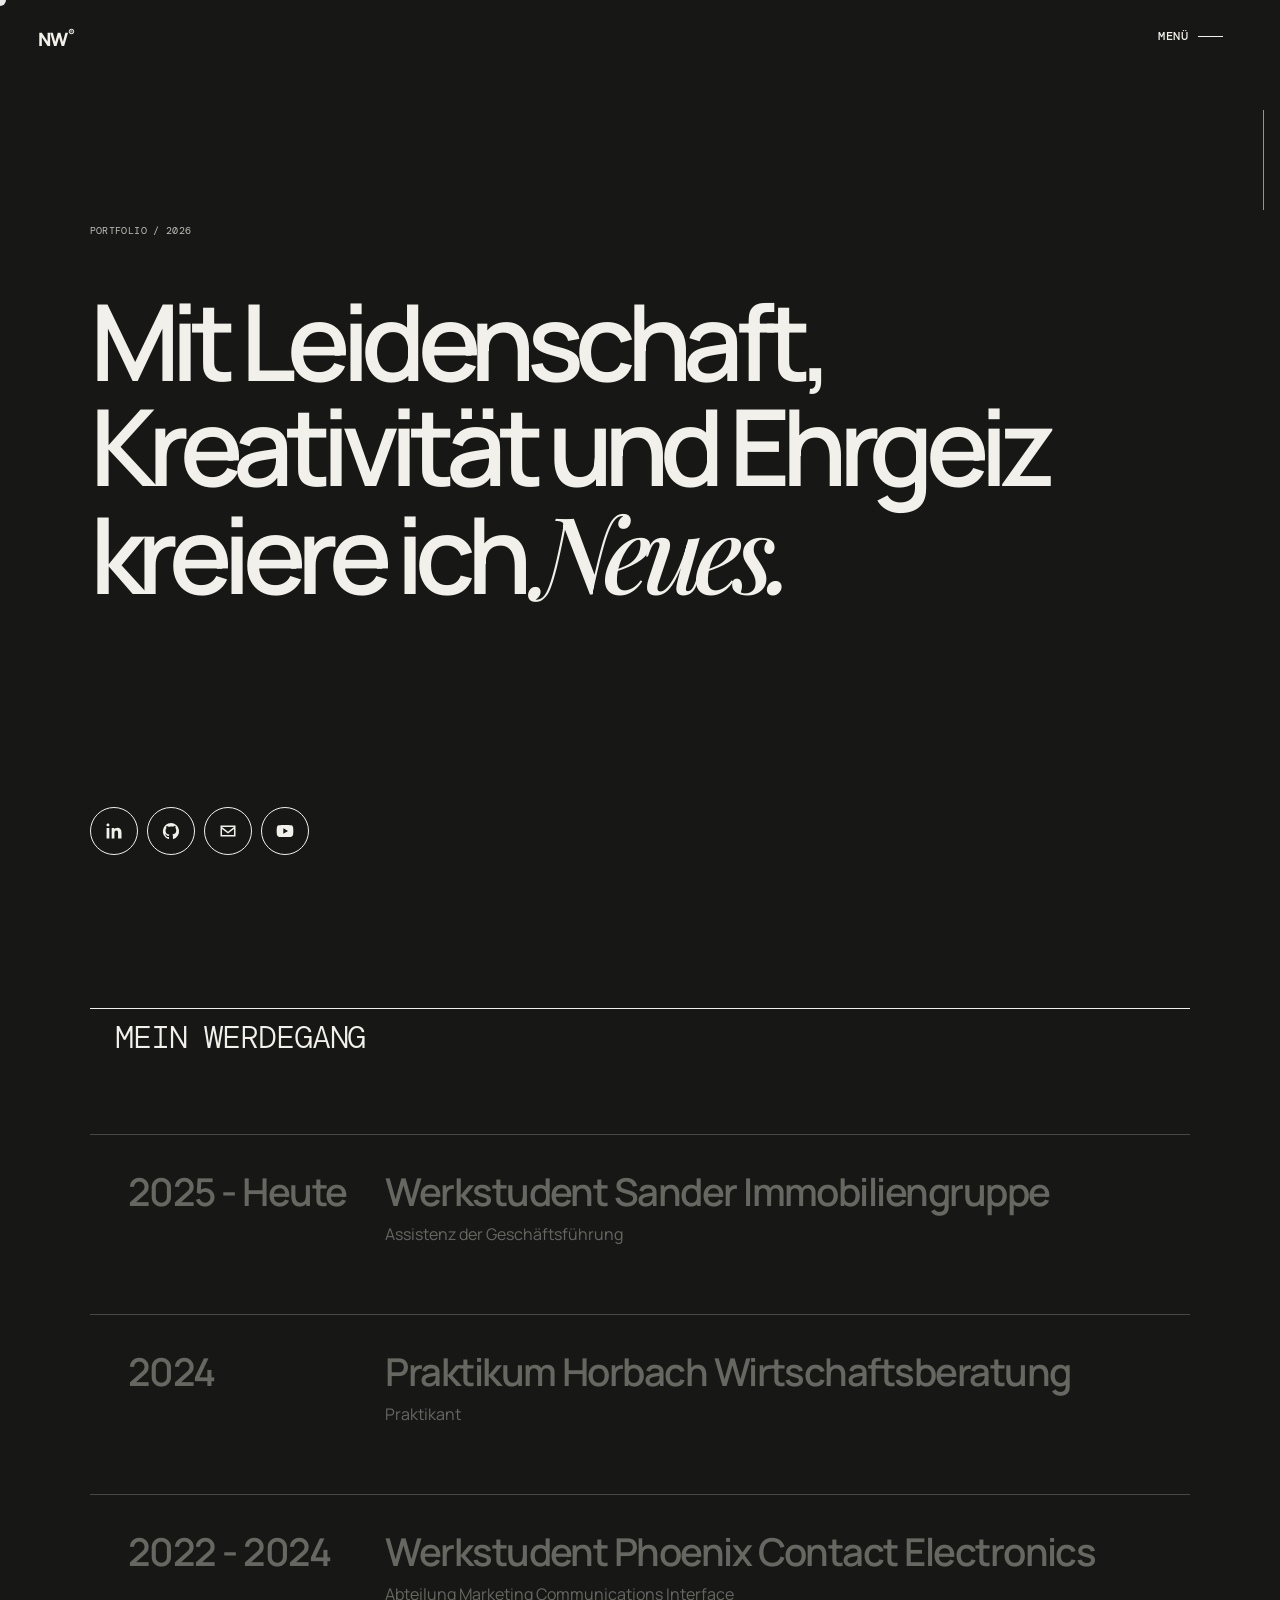
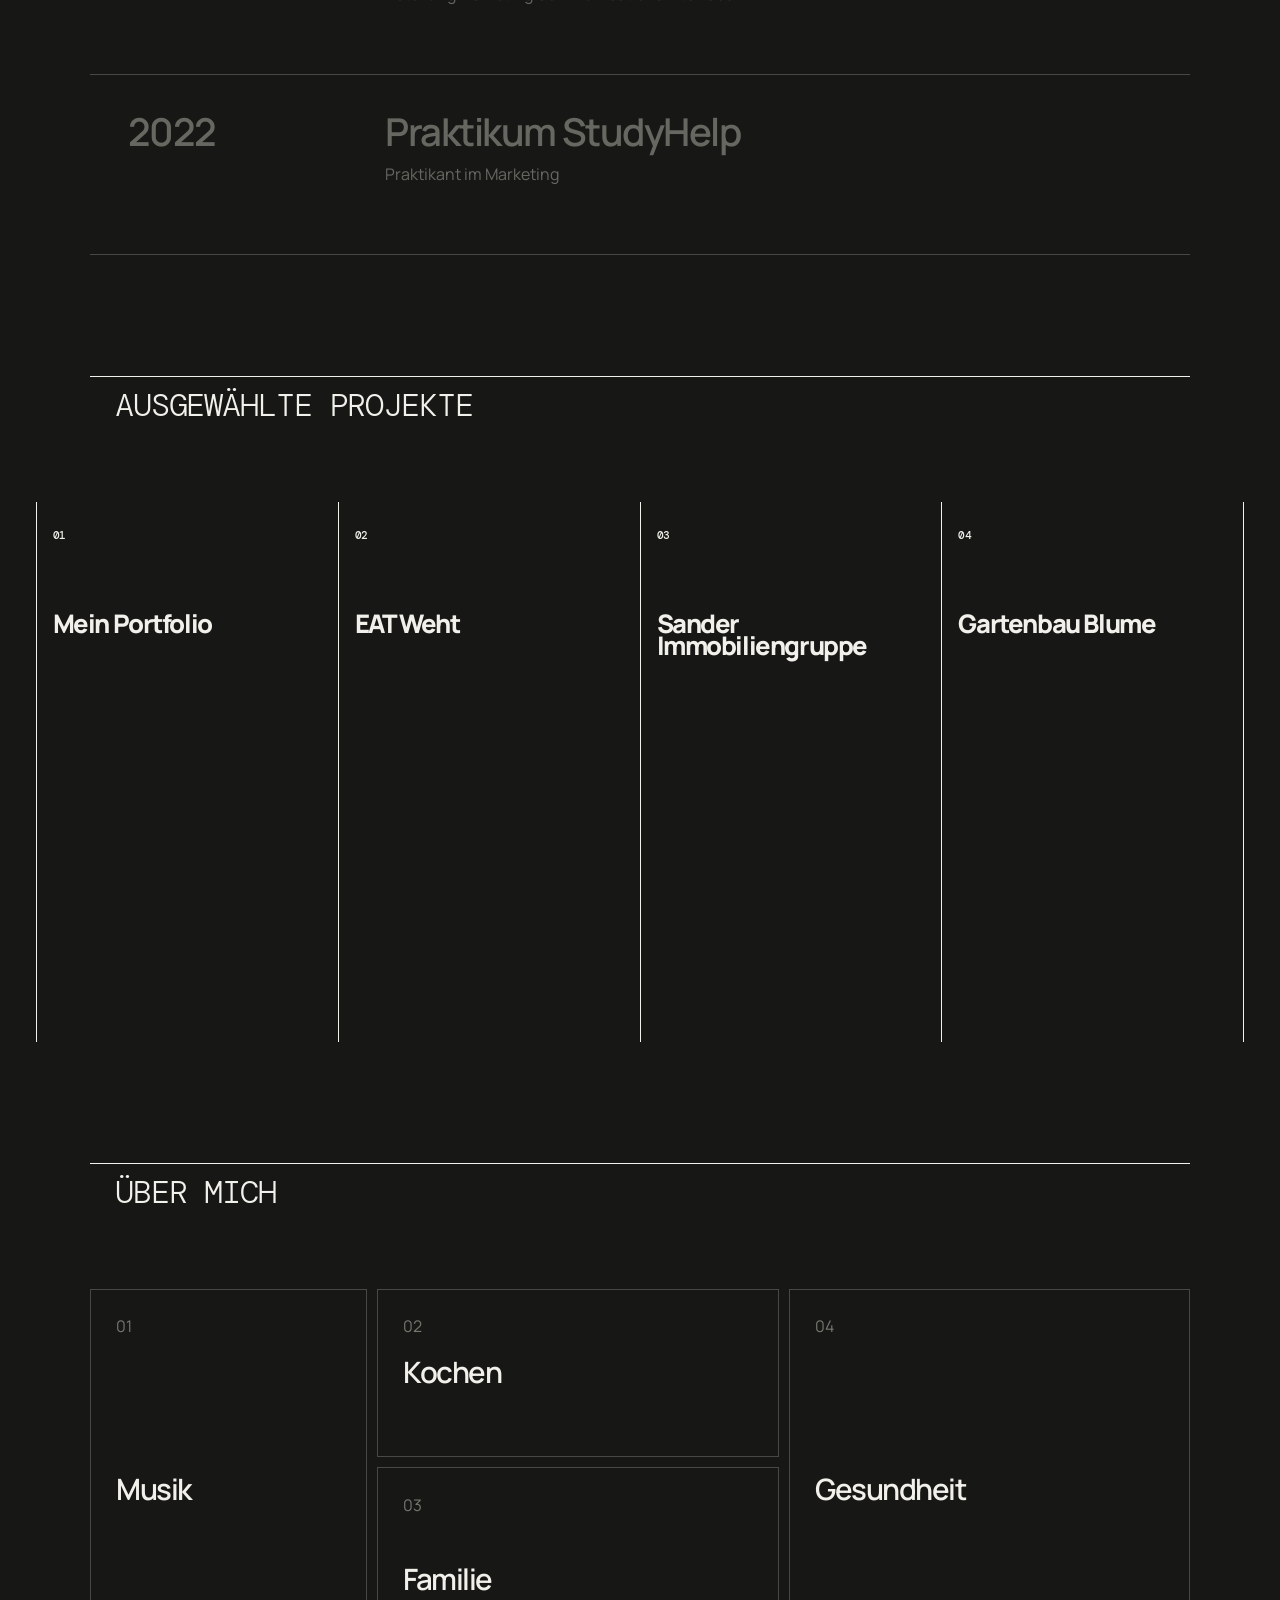
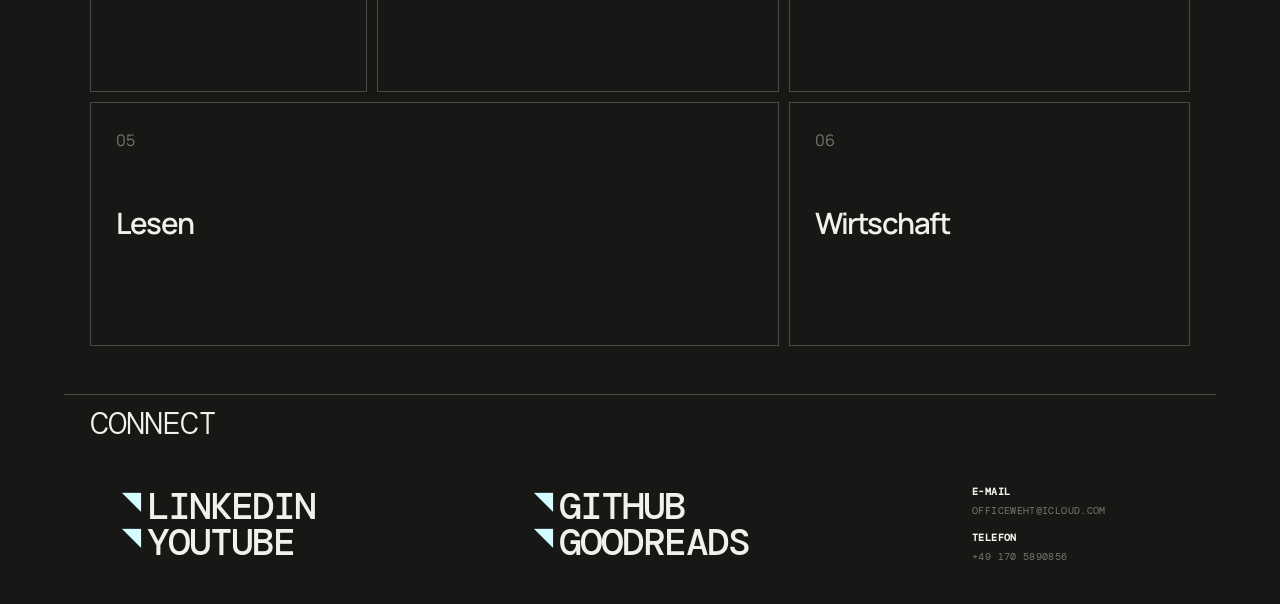
==== commit 82028f8a: "Version 2.3" ====
--- a/index.html
+++ b/index.html
@@ -11,35 +11,28 @@
   <div class="cursor-dot" aria-hidden="true"></div>
   <div class="progress" aria-hidden="true"><span></span></div>
 
-  <header class="site-header">
-    <!-- ✏️ EDITIEREN: Monogramm / Kurzname -->
-    <a class="brand" href="#top" aria-label="Zur Startseite">NW<span>®</span></a>
-       <!-- Neu: Dark-/Light-Mode-Toggle in der Header-Mitte -->
-    <label class="theme-toggle" for="theme-switch">
-        <input
-            type="checkbox"
-            id="theme-switch"
-            aria-label="Hellen Modus aktivieren"
-        >
-        <span class="theme-toggle__track">
-            <span class="theme-toggle__sun" aria-hidden="true">☀</span>
-            <span class="theme-toggle__moon" aria-hidden="true">☾</span>
-            <span class="theme-toggle__thumb"></span>
-        </span>
-    </label>
-    <button class="menu-toggle" type="button" aria-expanded="false" aria-controls="menu">Menü <span></span></button>
-  </header>
-
-  <aside class="menu" id="menu" aria-hidden="true">
-    <div class="menu-top"><span>Navigation</span><button class="menu-close" type="button">Schließen ×</button></div>
-    <nav>
-        <a href="#top"><small>1 0</small> Start</a>
-        <a href="#history"><small>2 0</small> Historie</a>
-        <a href="#work"><small>3 0</small> Projekte</a>
-        <a href="#about"><small>4 0</small> Mehr über mich</a>
-        <a href="#contact"><small>5 0</small> Connect</a>
-    </nav>
-  </aside>
+    <header class="site-header">
+        <!-- Monogramm / Brand -->
+        <a class="brand" href="#top" aria-label="Zur Startseite">
+            NW<span>®</span>
+        </a>
+
+    <!-- Menü Container mit Liquid-Glass Dropdown -->
+        <div class="menu-wrapper">
+            <button class="menu-toggle" type="button" aria-expanded="false" aria-controls="menu-dropdown">
+            Menü <span></span>
+            </button>
+
+            <nav class="menu-dropdown" id="menu-dropdown" aria-label="Hauptnavigation">
+                <div class="menu-dropdown__inner">
+                    <a href="#top"><small>01</small> Start</a>
+                    <a href="#history"><small>02</small> Historie</a>
+                    <a href="#about"><small>03</small> Projekte</a>
+                    <a href="#work"><small>04</small> Über mich</a>
+                </div>
+            </nav>
+        </div>
+    </header>
 
     <main id="top">
         <section class="hero" aria-labelledby="hero-title">
@@ -57,10 +50,6 @@
                     <span class="line"><em>wird das schon.</em></span>
                 </div>
             </div>
-
-        <div class="hero-art" aria-hidden="true">
-            <img src="assets/nissan_front.png" alt="Nissan Front">
-        </div>
         
         <div class="hero-actions reveal">
             <a class="hero-icon magnetic" href="https://www.linkedin.com/in/nico-weht" target="_blank" rel="noopener" aria-label="LinkedIn-Profil">
@@ -192,10 +181,10 @@
 
                     <div class="about-fold__layout">
                         <div class="about-fold__services">
-                        <span>/ STRATEGIE &amp; KONZEPT</span>
-                        <span>/ RESPONSIVE WEBSITES</span>
-                        <span>/ WORDPRESS &amp; CMS</span>
-                        <span>/ SEO-GRUNDLAGEN</span>
+                        <span>/ Persönlich </span>
+                        <span>/ Kreativ</span>
+                        <span>/ Interaktiv</span>
+                        <span>/ Modern</span>
                         </div>
 
                         <img
@@ -206,9 +195,8 @@
                     </div>
 
                     <p class="about-fold__copy">
-                        Ich entwickle Websites, die nicht nur gut aussehen, sondern klar
-                        kommunizieren, schnell funktionieren und Besucher gezielt zu Kunden
-                        machen.
+                        Das hier ist meine kreative Ecke im Netz. Auf verschiedenen Weisen 
+                        abe ich meine Persönlichkeit und meine Projekte dargestellt, und das so kreativ wie möglich.
                     </p>
                     </div>
                 </article>
@@ -233,10 +221,10 @@
 
                     <div class="about-fold__layout">
                         <div class="about-fold__services">
-                        <span>/ USER FLOWS</span>
-                        <span>/ WIREFRAMES &amp; FLOWS</span>
-                        <span>/ INTERAKTIVE PROTOTYPEN</span>
-                        <span>/ DESIGN SYSTEMS</span>
+                        <span>/ Fachlich </span>
+                        <span>/ Zugeschnitten</span>
+                        <span>/ Qualitativ</span>
+                        <span>/ Informativ</span>
                         </div>
 
                         <img
@@ -247,9 +235,8 @@
                     </div>
 
                     <p class="about-fold__copy">
-                        Ich gestalte Interfaces, die Logik und Emotion verbinden. Sie sind vom
-                        ersten Klick an intuitiv, leicht verständlich und helfen Marken dabei,
-                        stärkere Verbindungen zu ihren Nutzern aufzubauen.
+                        Meine erste Website, die auf jemand anderes zugeschnitten ist. Sie vermittelt essenzielle Informationen 
+                        auf den ersten Blick, wirkt professionell und gibt Besuchern das Gefühl, dass echte Qualität im Mittelpunkt steht.
                     </p>
                     </div>
                 </article>
@@ -276,8 +263,8 @@
                         <div class="about-fold__services">
                         <span>/ BRANDING</span>
                         <span>/ VISUAL IDENTITY</span>
-                        <span>/ SOCIAL MEDIA DESIGN</span>
-                        <span>/ PRINT &amp; EDITORIAL</span>
+                        <span>/ ZEITLOS</span>
+                        <span>/ ERFAHREN</span>
                         </div>
 
                         <img
@@ -288,8 +275,9 @@
                     </div>
 
                     <p class="about-fold__copy">
-                        Visuelle Systeme mit Wiedererkennungswert: klar in der Idee, präzise in
-                        der Umsetzung und passend zu der Persönlichkeit deiner Marke.
+                        Gestützt auf jahrelange Erfahrung entsteht eine Visual Identity, 
+                        die gebaute Werte und klare Ästhetik dauerhaft zusammenführt. Sie macht die 
+                        Architektonische Qualität sichtbar macht und gibt Projekten ein unverwechselbares Gesicht.
                     </p>
                     </div>
                 </article>
@@ -314,10 +302,10 @@
 
                     <div class="about-fold__layout">
                         <div class="about-fold__services">
-                        <span>/ PRODUKTKONZEPTE</span>
-                        <span>/ APP INTERFACES</span>
-                        <span>/ PROTOTYPING</span>
-                        <span>/ USABILITY TESTING</span>
+                        <span>/ Harmonisch</span>
+                        <span>/ Kundennah</span>
+                        <span>/ Zielorientiert</span>
+                        <span>/ Wohlfühlend</span>
                         </div>
 
                         <img
@@ -328,8 +316,8 @@
                     </div>
 
                     <p class="about-fold__copy">
-                        Digitale Produkte brauchen eine klare Struktur. Ich übersetze komplexe
-                        Anforderungen in verständliche, funktionale und angenehme Erlebnisse.
+                        Gärten schaffen Freiräume, die den Alltag entschleunigen und spürbares Wohlbefinden schenken. 
+                        Kundennah gedacht und zielorientiert realisiert für ein natürliches Gesamtbild mit bleibendem Wert.
                     </p>
                     </div>
                 </article>
@@ -355,17 +343,17 @@
                     <span class="work-card__inner">
                         <span class="work-card__face work-card__front">
                         <span class="work-card__index">01</span>
-                        <span class="work-card__title">Branding</span>
+                        <span class="work-card__title">Musik</span>
                         <span class="work-card__hint">Details ↗</span>
                         </span>
 
                         <span class="work-card__face work-card__back">
                         <span class="work-card__detail-title">
-                            Marken mit Haltung.
+                            Sie muss einfach dabei sein.
                         </span>
                         <span class="work-card__copy">
-                            Positionierung, Markenstrategie, Naming und ein visuelles
-                            Fundament für eine unverwechselbare Identität.
+                            Musik ist klasse. Sie war schon von klein auf ein Teil meines Lebens. 
+                            Mit ihr kann ich konzentrierter arbeiten und vergesse dabei sogar manchmal die Zeit. 
                         </span>
                         </span>
                     </span>
@@ -377,17 +365,17 @@
                     <span class="work-card__inner">
                         <span class="work-card__face work-card__front">
                         <span class="work-card__index">02</span>
-                        <span class="work-card__title">Visual Identity</span>
+                        <span class="work-card__title">Kochen</span>
                         <span class="work-card__hint">Details ↗</span>
                         </span>
 
                         <span class="work-card__face work-card__back">
                         <span class="work-card__detail-title">
-                            Ein System, das trägt.
+                            Die richtige Mischung zählt.
                         </span>
                         <span class="work-card__copy">
-                            Logo, Typografie, Farbwelt, Bildsprache und klare
-                            Gestaltungsregeln für einen konsistenten Markenauftritt.
+                            Wie beim Kochen, muss auch beim Design alles stimmen,
+                            damit es am Ende gut aussieht.
                         </span>
                         </span>
                     </span>
@@ -399,17 +387,18 @@
                     <span class="work-card__inner">
                         <span class="work-card__face work-card__front">
                         <span class="work-card__index">04</span>
-                        <span class="work-card__title">Strategie</span>
+                        <span class="work-card__title">Gesundheit</span>
                         <span class="work-card__hint">Details ↗</span>
                         </span>
 
                         <span class="work-card__face work-card__back">
                         <span class="work-card__detail-title">
-                            Klar vor kreativ.
+                            Ohne geht nicht. 
                         </span>
                         <span class="work-card__copy">
-                            Zielgruppen, Wettbewerb und Prioritäten werden in eine klare,
-                            nachvollziehbare Richtung für Ihre Marke übersetzt.
+                            Ich lege viel Wert auf meine Gesundheit. Auswiegend Sport, 
+                            größstenteils gesunde Nahrung und meistens guter Schlaf. 
+                            Das ist das Mindeste, um funktionierend durch den Alltag zu kommen. 
                         </span>
                         </span>
                     </span>
@@ -421,17 +410,17 @@
                     <span class="work-card__inner">
                         <span class="work-card__face work-card__front">
                         <span class="work-card__index">03</span>
-                        <span class="work-card__title">Web Design</span>
+                        <span class="work-card__title">Familie</span>
                         <span class="work-card__hint">Details ↗</span>
                         </span>
 
                         <span class="work-card__face work-card__back">
                         <span class="work-card__detail-title">
-                            Digital klar gedacht.
+                            Miteinander schafft man mehr.
                         </span>
                         <span class="work-card__copy">
-                            Struktur, Interface und Inhalte für Webseiten, die
-                            Orientierung schaffen und sich hochwertig anfühlen.
+                            Sollte ich mal unschlüssig sein, ob privat oder beim Erstellen 
+                            von Websites, kann ich mich auf meine Familie so gut wie immer verlassen.
                         </span>
                         </span>
                     </span>
@@ -443,17 +432,18 @@
                     <span class="work-card__inner">
                         <span class="work-card__face work-card__front">
                         <span class="work-card__index">05</span>
-                        <span class="work-card__title">Social Media</span>
+                        <span class="work-card__title">Lesen</span>
                         <span class="work-card__hint">Details ↗</span>
                         </span>
 
                         <span class="work-card__face work-card__back">
                         <span class="work-card__detail-title">
-                            Wiedererkennbar im Feed.
+                            Von nichts kommt nichts.
                         </span>
                         <span class="work-card__copy">
-                            Vorlagen, Content-Formate und Kampagnenmotive für einen
-                            stimmigen Auftritt auf relevanten Kanälen.
+                            Gute Ideen kommen nicht aus dem Nichts. Ich lese gerne gute Thriller oder Sci-Fi-Geschichten, 
+                            die ein gutes Worldbuilding haben und sich dafür auch Zeit nehmen. 
+                            Genau da entsteht die Geduld fürs Detail, die ich auch in meine Arbeit einfließen lasse.
                         </span>
                         </span>
                     </span>
@@ -465,17 +455,17 @@
                     <span class="work-card__inner">
                         <span class="work-card__face work-card__front">
                         <span class="work-card__index">06</span>
-                        <span class="work-card__title">Print &amp; Editorial</span>
+                        <span class="work-card__title">Wirtschaft</span>
                         <span class="work-card__hint">Details ↗</span>
                         </span>
 
                         <span class="work-card__face work-card__back">
                         <span class="work-card__detail-title">
-                            Gedruckt mit Substanz.
-                        </span>
-                        <span class="work-card__copy">
-                            Broschüren, Editorials, Geschäftsausstattung und Printmedien,
-                            die digital und analog zusammenpassen.
+                            Form folgt Substanz.
+                        </span>
+                        <span class="work-card__copy">  
+                            Mein Hintergrund in Wirtschaft schärft den Blick fürs Wesenstliche. Es braucht keine 
+                            unnötigen Schnörkel, um eine gute Website zu erstellen.                         
                         </span>
                         </span>
                     </span>
@@ -494,26 +484,26 @@
         </div>        
         <div class="footer-connect__grid">
             <nav class="footer-connect__links" aria-label="Social Links">
-                <a href="https://www.linkedin.com/in/DEIN-PROFIL" target="_blank" rel="noopener">
+                <a href="https://www.linkedin.com/in/nico-weht" target="_blank" rel="noopener">
                     <span class="footer-connect__link-label">LinkedIn</span>
                 </a>
 
-                <a href="https://github.com/DEIN-PROFIL" target="_blank" rel="noopener" > 
+                <a href="https://github.com/NViking" target="_blank" rel="noopener" > 
                     <span class="footer-connect__link-label">GitHub</span>
                 </a>
 
-                <a href="https://www.youtube.com/@DEIN-KANAL" target="_blank" rel="noopener" >
+                <a href="https://www.youtube.com/@N_Viking" target="_blank" rel="noopener" >
                     <span class="footer-connect__link-label">YouTube</span>
                 </a>
 
-                <a href="https://www.instagram.com/DEIN-PROFIL" target="_blank"  rel="noopener" >
-                    <span class="footer-connect__link-label">Instagram</span>
+                <a href="https://www.goodreads.com/n_viking" target="_blank"  rel="noopener" >
+                    <span class="footer-connect__link-label">Goodreads</span>
                 </a>
             </nav>
 
             <address class="footer-connect__details">
-            <p> <strong>E-Mail</strong> <a href="mailto:deine.email@beispiel.de">deine.email@beispiel.de</a> </p>
-            <p> <strong>Telefon</strong> <a href="tel:+491234567890">+49 123 456 7890</a> </p>
+            <p> <strong>E-Mail</strong> <a href="mailto:officeweht@icloud.com">officeweht@icloud.com</a> </p>
+            <p> <strong>Telefon</strong> <a href="tel:+491705890856">+49 170 5890856</a> </p>
             </address>
         </div>
     </footer>
--- a/style-editorial.css
+++ b/style-editorial.css
@@ -106,12 +106,13 @@
 .reveal.in { opacity: 1; transform: none; }
 
 /* =========================================================
-    HEADER / NAVIGATION
-   ========================================================= */
+   HEADER & LIQUID-GLASS DROPDOWN MENU
+   ========================================================= */
+
 .site-header {
   position: fixed;
   inset: 0 0 auto;
-  z-index: 20;
+  z-index: 50;
   display: flex;
   align-items: center;
   justify-content: space-between;
@@ -121,7 +122,9 @@
   transition: color 0.15s ease;
 }
 
-.site-header.on-light { color: var(--ink); }
+.site-header.on-light {
+  color: var(--ink);
+}
 
 .brand {
   color: inherit;
@@ -132,52 +135,203 @@
   transition: transform 0.3s ease, letter-spacing 0.3s ease;
 }
 
-.brand span { margin-left: 2px; font-size: 0.65rem; vertical-align: top; }
-.brand:hover { transform: translateY(-3px) rotate(-4deg) scale(1.08); letter-spacing: -0.04em; cursor: none;}
-
-.menu-toggle,
-.menu-close {
+.brand span {
+  margin-left: 2px;
+  font-size: 0.65rem;
+  vertical-align: top;
+}
+
+.brand:hover {
+  transform: scale(1.08);
+  color: var(--acid);
+  letter-spacing: -0.04em;
+}
+
+.menu-wrapper {
+  position: absolute;
+  top: 18px;
+  right: 3vw;
+  z-index: 35;
+  display: flex;
+  flex-direction: column;
+  align-items: flex-end;
+  min-width: 30px;
+  padding: 10px 18px;
+  border-radius: 22px;
+  border: 1px solid transparent;
+  background: transparent;
+  transition:
+    background 0.35s ease,
+    border-color 0.35s ease,
+    box-shadow 0.35s ease,
+    backdrop-filter 0.35s ease,
+    min-width 0.35s cubic-bezier(0.22, 1, 0.36, 1);
+}
+
+/* Das Glasrechteck umschließt beim Hover das gesamte Menü */
+.menu-wrapper:hover,
+.menu-wrapper:focus-within {
+  min-width: 1rem;
+  border-color: rgba(241, 240, 234, 0.35);
+  background: rgba(241, 240, 234, 0.08);
+  box-shadow:
+    inset 0 1px 0 rgba(241, 240, 234, 0.18),
+    0 16px 36px rgba(0, 0, 0, 0.38);
+  -webkit-backdrop-filter: blur(16px) saturate(140%);
+  backdrop-filter: blur(16px) saturate(140%);
+}
+
+/* Schließt das Menü sofort nach Klick, selbst wenn die Maus noch darüber ist */
+.menu-wrapper.is-closed {
+  min-width: 0 !important;
+  border-color: transparent !important;
+  background: transparent !important;
+  box-shadow: none !important;
+  -webkit-backdrop-filter: none !important;
+  backdrop-filter: none !important;
+}
+
+.menu-wrapper.is-closed .menu-dropdown {
+  grid-template-rows: 0fr !important;
+  margin-top: 0 !important;
+  opacity: 0 !important;
+  visibility: hidden !important;
+}
+
+.menu-toggle {
+  display: inline-flex;
+  align-items: center;
+  justify-content: flex-end;
+  gap: 9px;
+  padding: 2px 0;
   border: 0;
   background: none;
   color: inherit;
+  font: 500 0.72rem/1 "DM Mono", monospace;
+  text-transform: uppercase;
+  letter-spacing: 0.06em;
   cursor: none;
-  font: 500 0.68rem/1 "DM Mono", monospace;
-  letter-spacing: 0.06em;
-  text-transform: uppercase;
-}
-
-.menu-toggle { transition: transform 0.3s ease, letter-spacing 0.3s ease; }
-.menu-toggle:hover { transform: translateY(-3px) rotate(4deg) scale(1.08); letter-spacing: 0.04em;cursor: none;}
+}
+
 .menu-toggle span {
   display: inline-block;
   width: 25px;
-  margin: 0 0 3px 9px;
   border-top: 1px solid currentColor;
   transition: width 0.3s ease, transform 0.3s ease;
 }
-.menu-toggle:hover span { width: 34px; transform: translateX(4px);}
-
-.menu {
-  position: fixed;
-  inset: 0;
-  z-index: 30;
+
+.menu-wrapper:hover .menu-toggle span {
+  width: 34px;
+  transform: translateX(3px);
+}
+
+/* Die Links liegen direkt innerhalb der Box */
+.menu-dropdown {
+  display: grid;
+  grid-template-rows: 0fr;
+  width: 100%;
+  opacity: 0;
+  visibility: hidden;
+  transition:
+    grid-template-rows 0.35s cubic-bezier(0.22, 1, 0.36, 1),
+    opacity 0.25s ease,
+    margin-top 0.35s ease,
+    visibility 0s linear 0.35s;
+}
+
+.menu-dropdown__inner {
+  overflow: hidden;
   display: flex;
   flex-direction: column;
-  padding: 2.5vw 3vw;
-  background: var(--ink);
+  align-items: flex-end;
+  gap: 0.85rem;
+  padding: 0.2rem;
+}
+
+/* Beim Hover dehnt sich die Box nach unten aus */
+.menu-wrapper:hover .menu-dropdown,
+.menu-wrapper:focus-within .menu-dropdown {
+  grid-template-rows: 1fr;
+  margin-top: 1.2rem;
+  opacity: 1;
+  visibility: visible;
+  transition:
+    grid-template-rows 0.35s cubic-bezier(0.22, 1, 0.36, 1),
+    opacity 0.3s ease 0.08s,
+    margin-top 0.35s ease,
+    visibility 0s linear 0s;
+}
+
+/* Menüpunkte rechtsbündig */
+.menu-dropdown a {
+  display: inline-flex;
+  align-items: baseline;
+  justify-content: flex-end;
+  gap: 0.75rem;
   color: var(--paper);
-  transform: translateY(-101%);
-  transition: transform 0.65s var(--ease-editorial);
-}
-.menu.open { transform: translateY(0); }
-.menu-top { display: flex; justify-content: space-between; font: 400 0.68rem "DM Mono", monospace; text-transform: uppercase; }
-.menu nav { margin: auto 0; }
-.menu nav a { display: block; padding: 1.2vh 0; border-top: 1px solid #4d4e48; color: inherit; font-size: clamp(2.7rem, 8vw, 7rem); font-weight: 600; letter-spacing: -0.08em; line-height: 1; text-decoration: none; }
-.menu nav a:hover { color: var(--acid);cursor: none; }
-.menu nav a small { margin-right: 1rem; font: 400 0.65rem "DM Mono", monospace; vertical-align: middle; }
-.menu-links { display: flex; gap: 2rem; font: 0.7rem "DM Mono", monospace; }
-
-.progress { position: fixed; top: 110px; right: 16px; z-index: 19; width: 1px; height: 100px; background: #bab9b1; }
+  text-decoration: none;
+  font-size: 1.05rem;
+  font-weight: 600;
+  letter-spacing: -0.04em;
+  line-height: 1.2;
+  text-align: right;
+  transition: color 0.2s ease, transform 0.2s ease;
+}
+
+.menu-dropdown a small {
+  font: 400 0.65rem/1 "DM Mono", monospace;
+  color: var(--muted);
+  letter-spacing: 0.02em;
+}
+
+.menu-dropdown a:hover {
+  color: var(--acid);
+  transform: translateX(-3px);
+}
+
+.menu-dropdown a:hover small {
+  color: var(--acid);
+}
+
+/* Anpassung für Light Mode */
+body.light-mode .menu-wrapper:hover,
+body.light-mode .menu-wrapper:focus-within {
+  border-color: rgba(23, 24, 22, 0.25);
+  background: rgba(23, 24, 22, 0.06);
+  box-shadow:
+    inset 0 1px 0 rgba(255, 255, 255, 0.7),
+    0 16px 36px rgba(23, 24, 22, 0.12);
+}
+
+body.light-mode .menu-dropdown a {
+  color: var(--paper);
+}
+
+body.light-mode .menu-dropdown a:hover {
+  color: var(--true-dark);
+}
+
+/* ---------- Mobile Anpassung ---------- */
+
+@media (max-width: 700px) {
+  .site-header {
+    height: 62px;
+  }
+  .menu-toggle {
+    cursor: pointer;
+  }
+  .menu-dropdown {
+    top: calc(100% + 10px);
+    right: 0;
+    min-width: 180px;
+    padding: 1.2rem 1.4rem;
+  }
+  .menu-dropdown__list a {
+    font-size: 0.88rem;
+  }
+}
+
+.progress { position: fixed; top: 110px; right: 16px; z-index: 19; width: 1px; height: 100px; background: #95948d; }
 .progress span { display: block; width: 100%; height: 0; background: var(--paper); }
 
 /* =========================================================
@@ -212,74 +366,6 @@
 .scroll-hint { margin-top: auto; font: 0.63rem "DM Mono", monospace; text-transform: uppercase; }
 .scroll-hint span { display: inline-block; margin-left: 5px; animation: bob 1.8s infinite; }
 @keyframes bob { 50% { transform: translateY(6px); } }
-
-/* =========================================================
-   HERO: MOTIV RECHTS IM HINTERGRUND
-   ========================================================= */
-.hero {
-  position: relative;
-  isolation: isolate;
-  overflow: hidden;
-}
-
-.hero > * {
-  position: relative;
-  z-index: 1;
-}
-
-.hero > .hero-art {
-  position: absolute;
-  z-index: 0;
-
-  right: clamp(-8rem, -6vw, -2rem);
-  bottom: clamp(-8rem, -10vh, -3rem);
-
-  width: min(54vw, 820px);
-  aspect-ratio: 0.72;
-
-  pointer-events: none;
-
-  -webkit-mask-image: radial-gradient(
-    ellipse 68% 72% at 62% 52%,
-    #000 30%,
-    rgba(0, 0, 0, 0.88) 50%,
-    rgba(0, 0, 0, 0.42) 68%,
-    transparent 100%
-  );
-
-  mask-image: radial-gradient(
-    ellipse 68% 72% at 62% 52%,
-    #000 30%,
-    rgba(0, 0, 0, 0.88) 50%,
-    rgba(0, 0, 0, 0.42) 68%,
-    transparent 100%
-  );
-
-  opacity: 0.99;
-
-  transform-origin: bottom right;
-}
-
-.hero-art img {
-  width: 100%;
-  height: 100%;
-
-  object-fit: contain;
-  object-position: right bottom;
-
-  mix-blend-mode: multiply;
-}
-
-/*
-  Im hellen Modus darf das Motiv etwas zurückhaltender sein.
-*/
-body.light-mode .hero-art {
-  opacity: 0.72;
-}
-
-body.light-mode .hero-art img {
-  filter: brightness(1.08) contrast(1.1) saturate(1.15);
-}
 
 /* ---------- Tablet ---------- */
 
@@ -535,6 +621,7 @@
   align-content: start;
   gap: 0.42rem;
   padding-top: clamp(0.5rem, 2.5vh, 2.3rem);
+  text-transform: uppercase;
   font-size: clamp(1rem, 1.5vw, 2rem);
   font-weight: 800;
   letter-spacing: -0.035em;
@@ -557,7 +644,6 @@
   margin: 0;
   font: 400 clamp(0.9rem, 1.1vw, 1.3rem) / 1.42 "DM Mono", monospace;
   letter-spacing: -0.055em;
-  text-transform: uppercase;
   opacity: 0;
   transform: translateY(12px);
   transition: opacity 160ms ease-out, transform 300ms var(--ease-out);
@@ -739,7 +825,7 @@
   max-width: 9ch;
   font-size: clamp(1.3rem, 2.3vw, 3rem);
   font-weight: 600;
-  letter-spacing: -0.085em;
+  letter-spacing: -0.05em;
   line-height: 0.88;
   text-align: left;
 }
@@ -751,11 +837,11 @@
 }
 
 .work-card__detail-title {
-  max-width: 18ch;
+  max-width: 19ch;
   margin-top: auto;
   font-size: clamp(1.15rem, 1.8vw, 2.2rem);
   font-weight: 600;
-  letter-spacing: -0.075em;
+  letter-spacing: -0.050em;
   line-height: 0.9;
   text-align: left;
 }
@@ -765,7 +851,7 @@
   margin: 1rem 0 auto;
   color: var(--muted);
   font: 400 clamp(0.66rem, 0.82vw, 0.88rem) / 1.5 var(--font-mono);
-  letter-spacing: -0.045em;
+  letter-spacing: -0.025em;
   text-align: left;
 }
 
@@ -869,7 +955,7 @@
   color: var(--paper);
   font-size: clamp(1.9rem, 3vw, 3.6rem);
   font-weight: 480;
-  letter-spacing: -0.09em;
+  letter-spacing: -0.05em;
   line-height: 0.8;
   text-decoration: none;
 
@@ -988,27 +1074,14 @@
 body.light-mode .history-grid, body.light-mode .history-item, body.light-mode .connect-grid, body.light-mode .connect-item { border-color: #c9c8c0; }
 body.light-mode .progress span { background: var(--true-dark); }
 body.light-mode .work-card__front, body.light-mode .work-card__back { background: #f4e8d3; }
-.theme-toggle { position: absolute; top: 50%; left: 50%; z-index: 25; display: block; width: 74px; height: 34px; cursor: none; transform: translate(-50%, -50%); user-select: none; }
-.theme-toggle input { position: absolute; width: 1px; height: 1px; opacity: 0; pointer-events: none; }
-.theme-toggle__track { position: relative; display: block; width: 100%; height: 100%; border: 1px solid rgba(241,240,234,.35); border-radius: 999px; background: rgba(241,240,234,.1); box-shadow: inset 0 1px 0 rgba(241,240,234,.18), 0 5px 18px rgba(0,0,0,.14); backdrop-filter: blur(12px) saturate(130%); transition: background .35s ease, border-color .35s ease, box-shadow .35s ease; }
-.theme-toggle__sun, .theme-toggle__moon { position: absolute; top: 50%; z-index: 1; font: 500 .85rem/1 "DM Mono", monospace; transform: translateY(-50%); transition: opacity .25s ease, color .35s ease; }
-.theme-toggle__sun { left: 10px; color: var(--paper); opacity: .45; }
-.theme-toggle__moon { right: 11px; color: var(--paper); }
-.theme-toggle__thumb { position: absolute; top: 4px; right: 4px; width: 24px; height: 24px; border-radius: 50%; background: rgba(241,240,234,.9); box-shadow: 0 2px 8px rgba(0,0,0,.22), inset 0 1px 1px rgba(255,255,255,.75); transition: transform .42s var(--ease-out), background .35s ease, box-shadow .35s ease; }
-.theme-toggle input:checked + .theme-toggle__track { border-color: rgba(23,24,22,.3); background: rgba(23,24,22,.08); }
-.theme-toggle input:checked + .theme-toggle__track .theme-toggle__thumb { transform: translateX(-40px); background: var(--true-dark); }
-.theme-toggle input:checked + .theme-toggle__track .theme-toggle__sun { color: var(--true-dark); opacity: 1; }
-.theme-toggle input:checked + .theme-toggle__track .theme-toggle__moon { color: var(--true-dark); opacity: .4; }
-.theme-toggle input:focus-visible + .theme-toggle__track { outline: 2px solid var(--acid); outline-offset: 4px; }
+
 
 .cursor-dot { position: fixed; z-index: 100; width: 12px; height: 12px; border-radius: 50%; background: #fff; mix-blend-mode: difference; pointer-events: none; transform: translate(-50%, -50%); transition: width .22s var(--ease-out), height .22s var(--ease-out), opacity .18s ease, transform .22s var(--ease-out); }
 .cursor-dot.hover, .cursor-dot.hero-text-hover { opacity: 0; transform: translate(-50%, -50%) scale(0); }
+a, button {
+  cursor: none !important;
+}
 
 @media (max-width: 700px) {
   .cursor-dot { display: none; }
-  .theme-toggle { width: 64px; height: 30px; cursor: pointer; }
-  .theme-toggle__thumb { width: 22px; height: 22px; }
-  .theme-toggle input:checked + .theme-toggle__track .theme-toggle__thumb { transform: translateX(-34px); }
-  .theme-toggle__sun { left: 8px; }
-  .theme-toggle__moon { right: 9px; }
 }
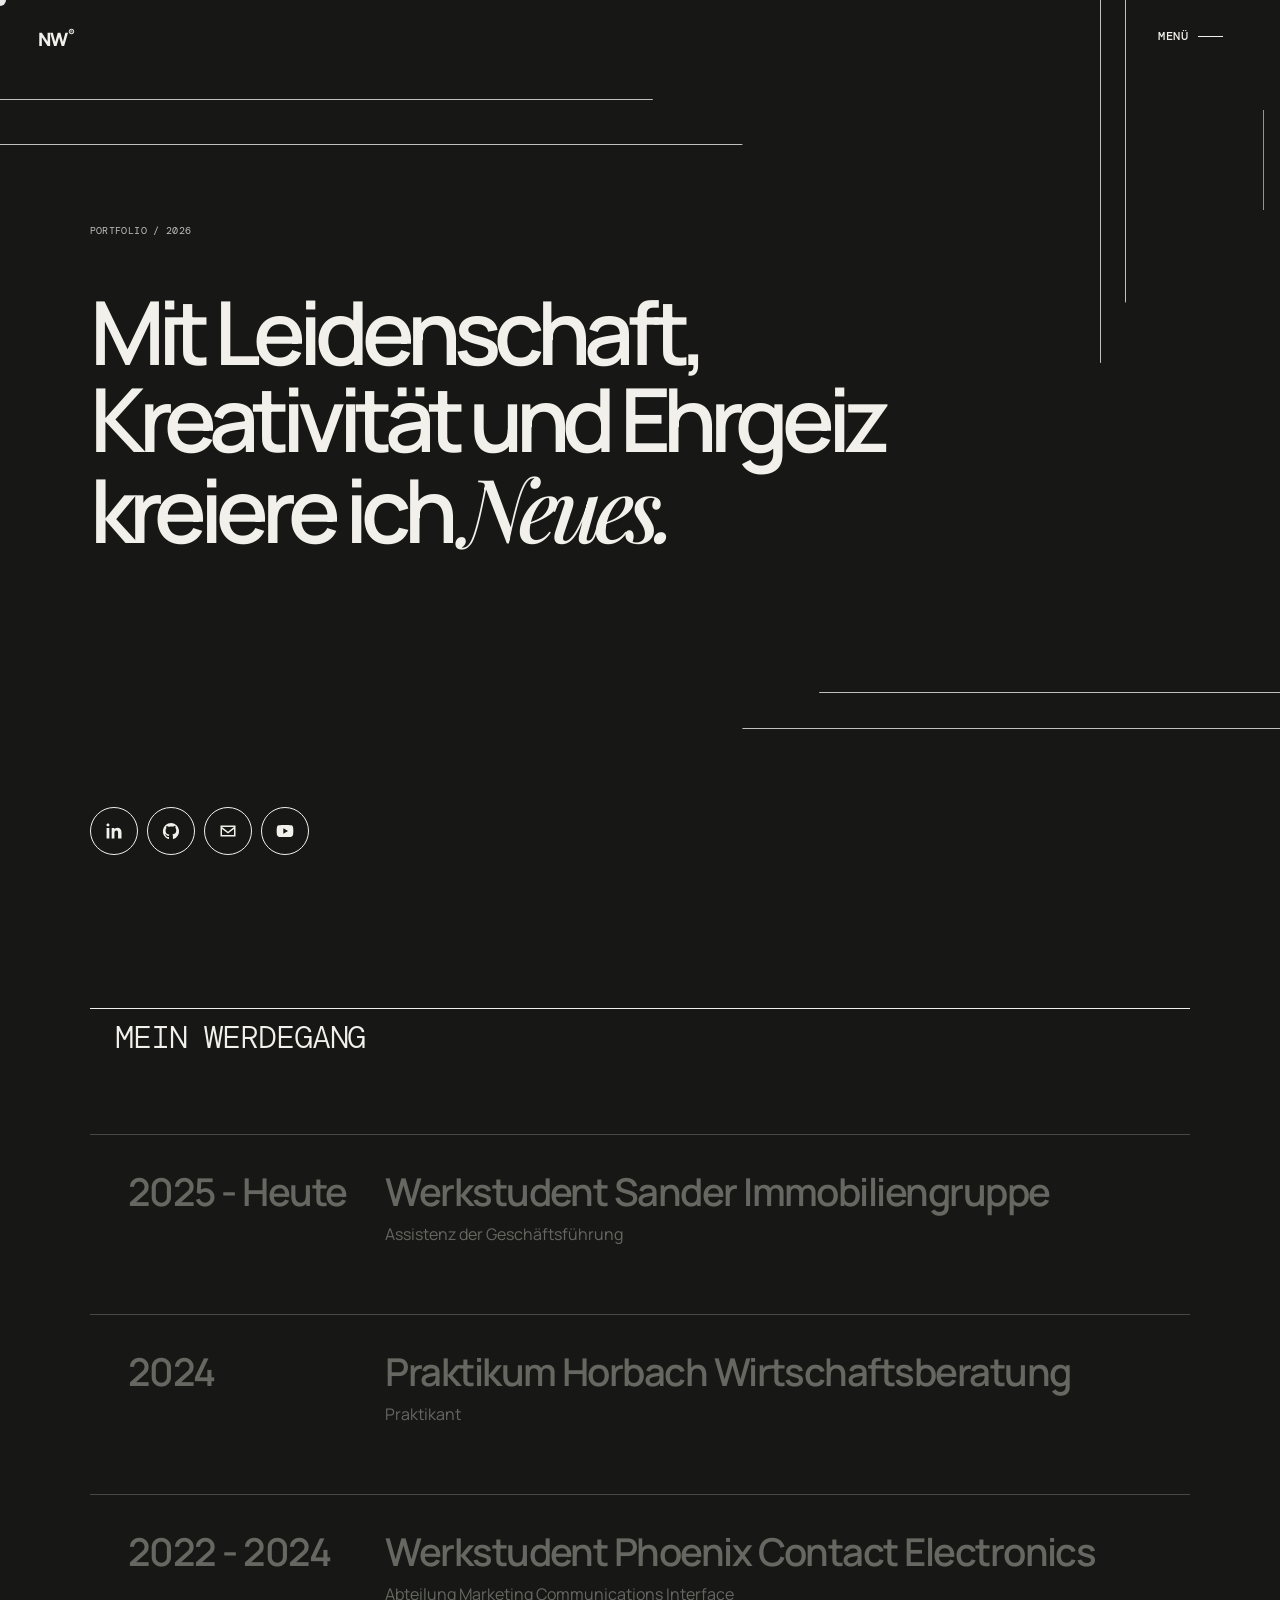
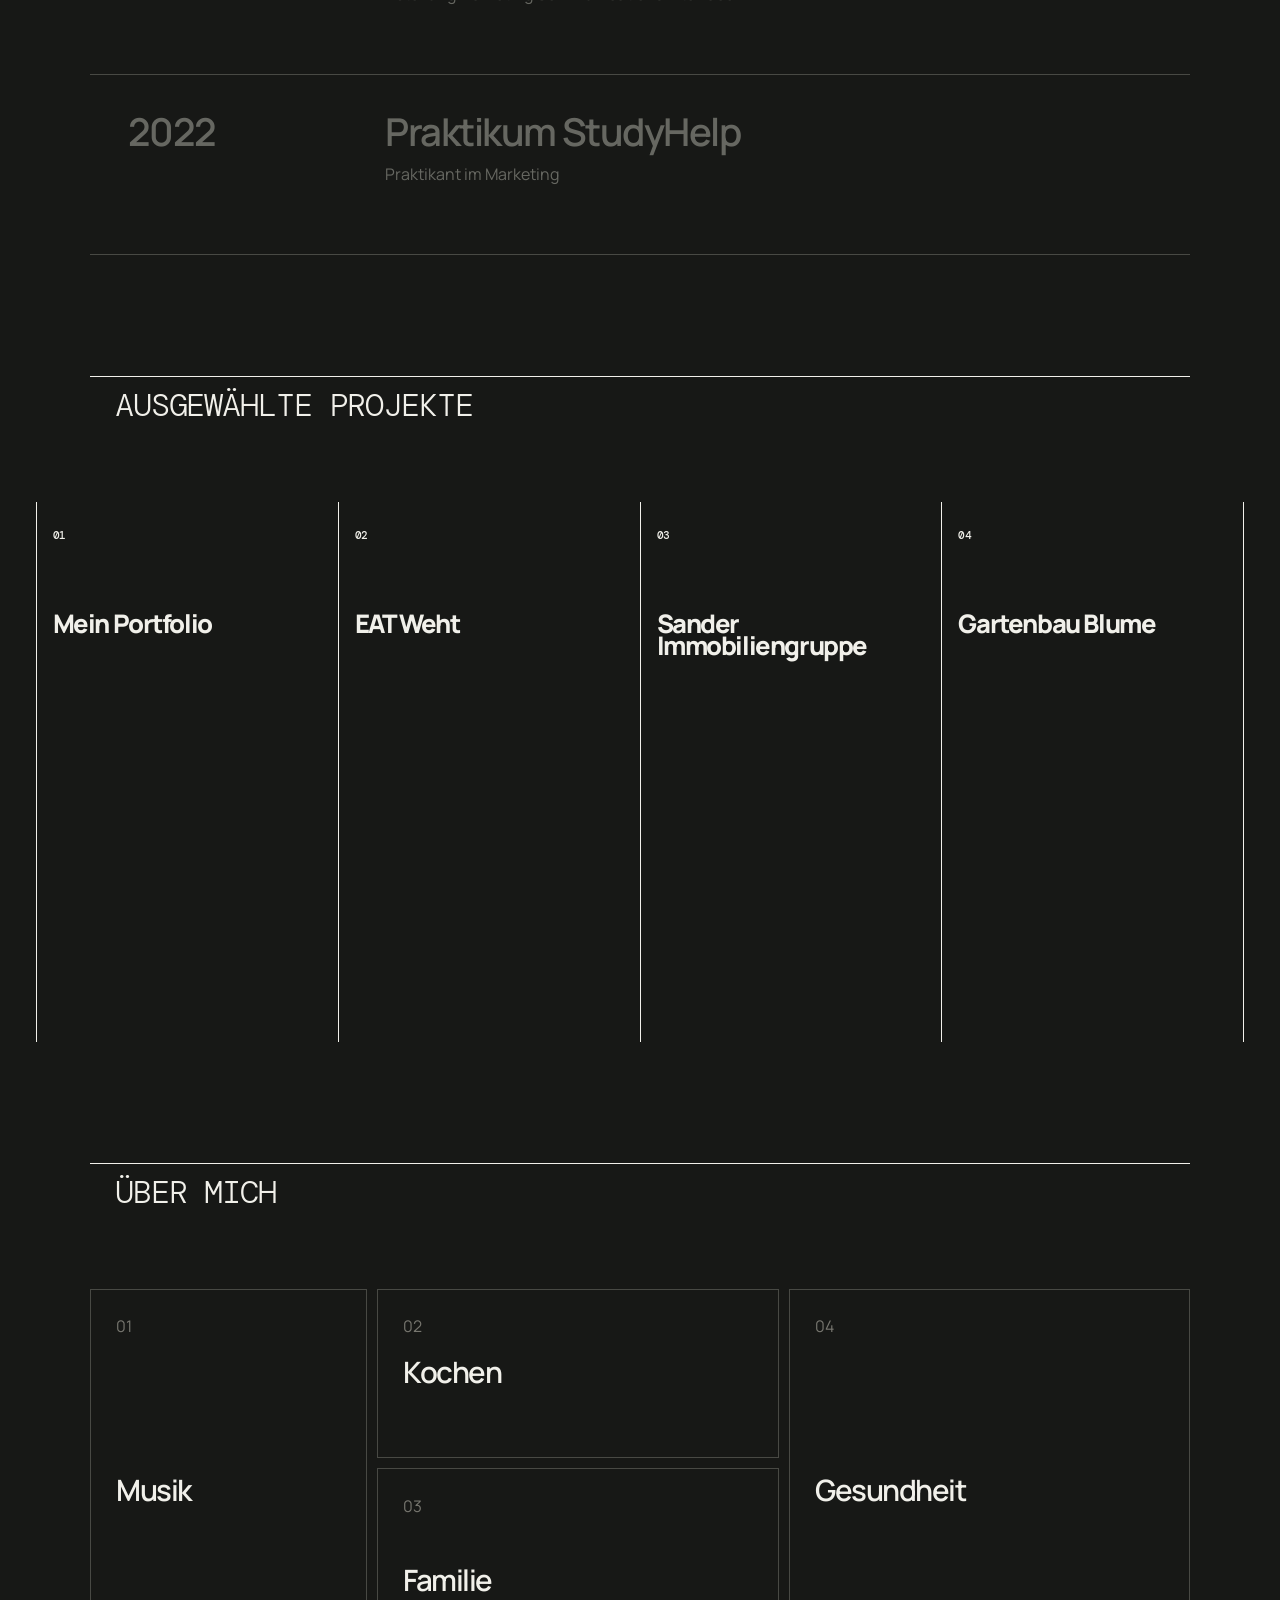
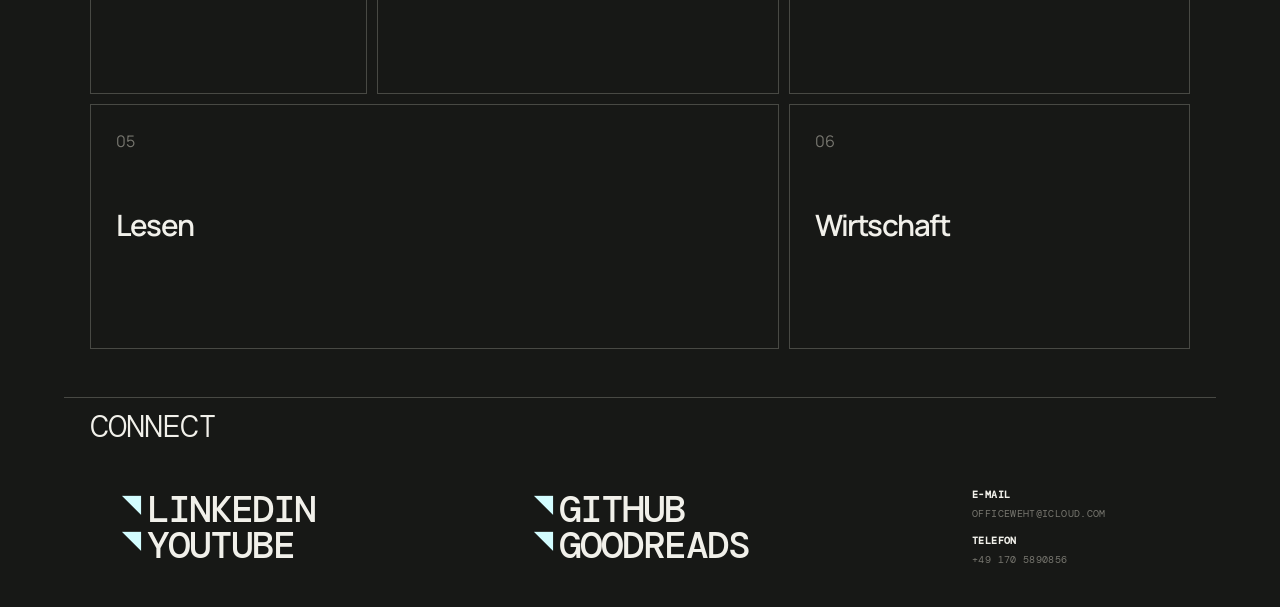
==== commit 2ca2c03a: "Version 2.4" ====
--- a/index.html
+++ b/index.html
@@ -36,36 +36,46 @@
 
     <main id="top">
         <section class="hero" aria-labelledby="hero-title">
-        <p class="eyebrow reveal">Portfolio / 2026</p>
-            <div id="hero-title" class="hero-title">
-                <h1 class="hero-title-main">
-                    <span class="line reveal">Mit Leidenschaft,</span>
-                    <span class="line reveal">Kreativität und Ehrgeiz</span>
-                    <span class="line reveal">kreiere ich <em>Neues.</em></span>
-                </h1>
-
-                <div class="hero-title-secret" aria-hidden="true">
-                    <span class="line">Mit null Erfahrung,</span>
-                    <span class="line">Langeweile und Musik</span>
-                    <span class="line"><em>wird das schon.</em></span>
-                </div>
-            </div>
-        
-        <div class="hero-actions reveal">
-            <a class="hero-icon magnetic" href="https://www.linkedin.com/in/nico-weht" target="_blank" rel="noopener" aria-label="LinkedIn-Profil">
-            <svg viewBox="0 0 24 24" aria-hidden="true"><path d="M6.4 8.3H3.1V21h3.3V8.3ZM4.8 3C3.7 3 3 3.7 3 4.7s.7 1.7 1.7 1.7c1.1 0 1.8-.7 1.8-1.7S5.8 3 4.8 3ZM21 13.7c0-3.8-2-5.6-4.7-5.6-2.2 0-3.2 1.2-3.8 2v-1.7H9.2V21h3.3v-6.3c0-1.7.3-3.3 2.4-3.3 2 0 2 1.9 2 3.4V21H21v-7.3Z"/></svg>
-            </a>
-            <a class="hero-icon magnetic" href="https://github.com/NViking" target="_blank" rel="noopener" aria-label="GitHub-Profil">
-            <svg viewBox="0 0 24 24" aria-hidden="true"><path d="M12 2.5a9.8 9.8 0 0 0-3.1 19.1c.5.1.7-.2.7-.5v-1.9c-2.8.6-3.4-1.2-3.4-1.2-.5-1.2-1.1-1.5-1.1-1.5-.9-.6.1-.6.1-.6 1 .1 1.5 1 1.5 1 .9 1.5 2.3 1.1 2.9.8.1-.7.4-1.1.6-1.4-2.3-.3-4.7-1.1-4.7-5a3.9 3.9 0 0 1 1-2.7c-.1-.3-.4-1.3.1-2.7 0 0 .8-.3 2.7 1A9.3 9.3 0 0 1 12 6.5c.8 0 1.7.1 2.5.3 1.9-1.3 2.7-1 2.7-1 .5 1.4.2 2.4.1 2.7a3.9 3.9 0 0 1 1 2.7c0 3.9-2.4 4.7-4.7 5 .4.3.7 1 .7 1.9v3c0 .3.2.6.7.5A9.8 9.8 0 0 0 12 2.5Z"/></svg>
-            </a>
-            <a class="hero-icon magnetic" href="mailto:nicoweht@gmx.de" aria-label="E-Mail schreiben">
-            <svg viewBox="0 0 24 24" aria-hidden="true"><path d="M3 5.5h18v13H3v-13Zm1.8 1.8 7.2 5.5 7.2-5.5H4.8Zm14.4 9.4V9.5L12 15 4.8 9.5v7.2h14.4Z"/></svg>
-            </a>
-            <a class="hero-icon magnetic" href="https://www.youtube.com/@N_Viking" target="_blank" rel="noopener" aria-label="YouTube-Kanal">
-                <svg viewBox="0 0 24 24" aria-hidden="true"><path d="M21.6 7.2a2.9 2.9 0 0 0-2-2C17.8 4.7 12 4.7 12 4.7s-5.8 0-7.6.5a2.9 2.9 0 0 0-2 2C2 9 2 12 2 12s0 3 .4 4.8a2.9 2.9 0 0 0 2 2c1.8.5 7.6.5 7.6.5s5.8 0 7.6-.5a2.9 2.9 0 0 0 2-2C22 15 22 12 22 12s0-3-.4-4.8ZM10 15.3V8.7l5.6 3.3-5.6 3.3Z"/>
-                </svg>
-            </a>
-        </div>
+            <p class="eyebrow reveal">Portfolio / 2026</p>
+                <div id="hero-title" class="hero-title">
+                    <h1 class="hero-title-main">
+                        <span class="line reveal">Mit Leidenschaft,</span>
+                        <span class="line reveal">Kreativität und Ehrgeiz</span>
+                        <span class="line reveal">kreiere ich <em>Neues.</em></span>
+                    </h1>
+
+                    <div class="hero-title-secret" aria-hidden="true">
+                        <span class="line">Mit null Erfahrung,</span>
+                        <span class="line">Langeweile und Musik</span>
+                        <span class="line"><em>wird das schon.</em></span>
+                    </div>
+                </div>
+            
+            <!-- Horizontale Scroll-Balken im Hero-Hintergrund -->
+            <div class="hero-lines" aria-hidden="true">
+                <span class="hero-line hero-line--top-left"></span>
+                <span class="hero-line hero-line--top-left2"></span>
+                <span class="hero-line hero-line--bottom-right"></span>
+                <span class="hero-line hero-line--bottom-right2"></span>
+                <span class="hero-line hero-line--vertical"></span>
+                <span class="hero-line hero-line--vertical2"></span>
+            </div>        
+
+            <div class="hero-actions reveal">
+                <a class="hero-icon magnetic" href="https://www.linkedin.com/in/nico-weht" target="_blank" rel="noopener" aria-label="LinkedIn-Profil">
+                <svg viewBox="0 0 24 24" aria-hidden="true"><path d="M6.4 8.3H3.1V21h3.3V8.3ZM4.8 3C3.7 3 3 3.7 3 4.7s.7 1.7 1.7 1.7c1.1 0 1.8-.7 1.8-1.7S5.8 3 4.8 3ZM21 13.7c0-3.8-2-5.6-4.7-5.6-2.2 0-3.2 1.2-3.8 2v-1.7H9.2V21h3.3v-6.3c0-1.7.3-3.3 2.4-3.3 2 0 2 1.9 2 3.4V21H21v-7.3Z"/></svg>
+                </a>
+                <a class="hero-icon magnetic" href="https://github.com/NViking" target="_blank" rel="noopener" aria-label="GitHub-Profil">
+                <svg viewBox="0 0 24 24" aria-hidden="true"><path d="M12 2.5a9.8 9.8 0 0 0-3.1 19.1c.5.1.7-.2.7-.5v-1.9c-2.8.6-3.4-1.2-3.4-1.2-.5-1.2-1.1-1.5-1.1-1.5-.9-.6.1-.6.1-.6 1 .1 1.5 1 1.5 1 .9 1.5 2.3 1.1 2.9.8.1-.7.4-1.1.6-1.4-2.3-.3-4.7-1.1-4.7-5a3.9 3.9 0 0 1 1-2.7c-.1-.3-.4-1.3.1-2.7 0 0 .8-.3 2.7 1A9.3 9.3 0 0 1 12 6.5c.8 0 1.7.1 2.5.3 1.9-1.3 2.7-1 2.7-1 .5 1.4.2 2.4.1 2.7a3.9 3.9 0 0 1 1 2.7c0 3.9-2.4 4.7-4.7 5 .4.3.7 1 .7 1.9v3c0 .3.2.6.7.5A9.8 9.8 0 0 0 12 2.5Z"/></svg>
+                </a>
+                <a class="hero-icon magnetic" href="mailto:nicoweht@gmx.de" aria-label="E-Mail schreiben">
+                <svg viewBox="0 0 24 24" aria-hidden="true"><path d="M3 5.5h18v13H3v-13Zm1.8 1.8 7.2 5.5 7.2-5.5H4.8Zm14.4 9.4V9.5L12 15 4.8 9.5v7.2h14.4Z"/></svg>
+                </a>
+                <a class="hero-icon magnetic" href="https://www.youtube.com/@N_Viking" target="_blank" rel="noopener" aria-label="YouTube-Kanal">
+                    <svg viewBox="0 0 24 24" aria-hidden="true"><path d="M21.6 7.2a2.9 2.9 0 0 0-2-2C17.8 4.7 12 4.7 12 4.7s-5.8 0-7.6.5a2.9 2.9 0 0 0-2 2C2 9 2 12 2 12s0 3 .4 4.8a2.9 2.9 0 0 0 2 2c1.8.5 7.6.5 7.6.5s5.8 0 7.6-.5a2.9 2.9 0 0 0 2-2C22 15 22 12 22 12s0-3-.4-4.8ZM10 15.3V8.7l5.6 3.3-5.6 3.3Z"/>
+                    </svg>
+                </a>
+            </div>
         </section>
 
         <!-- ============ HISTORIE / BERUFLICHER WERDEGANG ============ -->
@@ -187,11 +197,9 @@
                         <span>/ Modern</span>
                         </div>
 
-                        <img
-                        class="about-fold__image"
-                        src="assets/projects/project1.jpeg"
-                        alt="Webdesign-Projekt auf einem Laptop"
-                        >
+                         <a class="about-fold__link" href="https://portfolio-website.r6tpn5th58.workers.dev/#top" target="_blank" rel="noopener" aria-label="Projekt Gartenbau Blume ansehen">
+                            <img class="about-fold__image" src="assets/projects/projekt1_dunkel.webp" alt="Mein Portfolio">
+                        </a>
                     </div>
 
                     <p class="about-fold__copy">
@@ -227,11 +235,9 @@
                         <span>/ Informativ</span>
                         </div>
 
-                        <img
-                        class="about-fold__image"
-                        src="assets/projects/project2.jpeg"
-                        alt="UX- und UI-Design-Projekt"
-                        >
+                         <a class="about-fold__link" href="https://portfolio-website.r6tpn5th58.workers.dev/#top" target="_blank" rel="noopener" aria-label="Projekt Gartenbau Blume ansehen">
+                            <img class="about-fold__image" src="assets/projects/projekt2.webp" alt="EAT Weht – Webdesign-Projekt">
+                        </a>
                     </div>
 
                     <p class="about-fold__copy">
@@ -267,11 +273,9 @@
                         <span>/ ERFAHREN</span>
                         </div>
 
-                        <img
-                        class="about-fold__image"
-                        src="assets/projects/project3.jpeg"
-                        alt="Kreatives Designprojekt"
-                        >
+                        <a class="about-fold__link" href="https://portfolio-website.r6tpn5th58.workers.dev/#top" target="_blank" rel="noopener" aria-label="Projekt Gartenbau Blume ansehen">
+                            <img class="about-fold__image" src="assets/projects/projekt3.webp" alt="Sander Immobiliengruppe – Webdesign-Projekt">
+                        </a>
                     </div>
 
                     <p class="about-fold__copy">
@@ -308,11 +312,9 @@
                         <span>/ Wohlfühlend</span>
                         </div>
 
-                        <img
-                        class="about-fold__image"
-                        src="assets/projects/project4.heic"
-                        alt="Produkt- und App-Design"
-                        >
+                        <a class="about-fold__link" href="https://portfolio-website.r6tpn5th58.workers.dev/#top" target="_blank" rel="noopener" aria-label="Projekt Gartenbau Blume ansehen">
+                            <img class="about-fold__image" src="assets/projects/projekt4_dunkel.webp" alt="Gartenbau Blume – Webdesign-Projekt">
+                        </a>
                     </div>
 
                     <p class="about-fold__copy">
--- a/style-editorial.css
+++ b/style-editorial.css
@@ -1,8 +1,35 @@
+/* =========================================================
+   INHALT
+   ---------------------------------------------------------
+   1. SCHRIFTEN (FONTS)
+   2. ROOT – FARBEN & VARIABLEN
+   3. HTML / RESET
+   4. BODY
+   5. BASIS – GEMEINSAME ELEMENTE
+   6. HEADER & LIQUID-GLASS-MENÜ
+   7. SCROLL-FORTSCHRITT
+   8. HERO
+   9. HISTORIE
+   10. ABOUT-FOLDS (AUFKLAPPBARE PANELS)
+   11. WORK-KARTEN (FLIP-CARDS)
+   12. FOOTER / KONTAKT
+   13. LIGHT MODE
+   14. CUSTOM CURSOR
+   15. MEDIA QUERIES (alle responsiven Regeln, ganz am Ende)
+   ========================================================= */
+
+/* =========================================================
+   1. SCHRIFTEN (FONTS)
+   ========================================================= */
+
 @import url("https://fonts.googleapis.com/css2?family=DM+Mono:wght@400;500&family=Manrope:wght@400;500;600;700;800&family=Playfair+Display:ital,wght@0,500;1,500;1,600&display=swap");
-@import url('https://fonts.googleapis.com/css2?family=Anton&display=swap');
+
+@import url("https://fonts.googleapis.com/css2?family=Anton&display=swap");
+
 /* =========================================================
-   2. ROOT
+   2. ROOT – FARBEN & VARIABLEN
    ========================================================= */
+
 :root {
   --ink: #171816;
   --paper: #f1f0ea;
@@ -19,7 +46,10 @@
 /* =========================================================
    3. HTML / RESET
    ========================================================= */
-* { box-sizing: border-box; }
+
+* {
+  box-sizing: border-box;
+}
 
 html {
   scroll-behavior: smooth;
@@ -30,15 +60,28 @@
   overflow-x: clip;
 }
 
-html::-webkit-scrollbar { display: none; }
-
-img { display: block; max-width: 100%; }
-a { color: inherit; }
-button, input { font: inherit; }
+html::-webkit-scrollbar {
+  display: none;
+}
+
+img {
+  display: block;
+  max-width: 100%;
+}
+
+a {
+  color: inherit;
+}
+
+button,
+input {
+  font: inherit;
+}
 
 /* =========================================================
    4. BODY
    ========================================================= */
+
 body {
   min-width: 320px;
   margin: 0;
@@ -50,9 +93,12 @@
 }
 
 /* =========================================================
-   5. BASIS / GEMEINSAME ELEMENTE
+   5. BASIS – GEMEINSAME ELEMENTE
    ========================================================= */
-.section { padding: 12vh 7vw; }
+
+.section {
+  padding: 12vh 7vw;
+}
 
 .eyebrow,
 footer {
@@ -67,7 +113,7 @@
   padding: 12px 0 2vh;
   border-top: 1px solid var(--line);
   color: var(--ink);
-  font: 200 2rem/1 "DM Mono", monospace;
+  font: 200 clamp(1.1rem, 4.6vw, 2rem)/1 "DM Mono", monospace;
   letter-spacing: -0.035em;
   text-transform: uppercase;
 }
@@ -91,22 +137,19 @@
   will-change: transform, opacity;
 }
 
-@media (prefers-reduced-motion: reduce) {
-  .section-label[data-scroll-ready] .section-label__char {
-    opacity: 1;
-    transform: none;
-  }
-}
 .reveal {
   opacity: 0;
   transform: translateY(32px);
   transition: opacity 0.8s ease, transform 0.8s var(--ease-out);
 }
 
-.reveal.in { opacity: 1; transform: none; }
+.reveal.in {
+  opacity: 1;
+  transform: none;
+}
 
 /* =========================================================
-   HEADER & LIQUID-GLASS DROPDOWN MENU
+   6. HEADER & LIQUID-GLASS-MENÜ
    ========================================================= */
 
 .site-header {
@@ -160,28 +203,23 @@
   border-radius: 22px;
   border: 1px solid transparent;
   background: transparent;
-  transition:
-    background 0.35s ease,
-    border-color 0.35s ease,
-    box-shadow 0.35s ease,
-    backdrop-filter 0.35s ease,
-    min-width 0.35s cubic-bezier(0.22, 1, 0.36, 1);
+  transition: background 0.35s ease, border-color 0.35s ease, box-shadow 0.35s ease, min-width 0.35s cubic-bezier(0.22, 1, 0.36, 1);
 }
 
 /* Das Glasrechteck umschließt beim Hover das gesamte Menü */
+
 .menu-wrapper:hover,
 .menu-wrapper:focus-within {
   min-width: 1rem;
   border-color: rgba(241, 240, 234, 0.35);
   background: rgba(241, 240, 234, 0.08);
-  box-shadow:
-    inset 0 1px 0 rgba(241, 240, 234, 0.18),
-    0 16px 36px rgba(0, 0, 0, 0.38);
+  box-shadow: inset 0 1px 0 rgba(241, 240, 234, 0.18), 0 16px 36px rgba(0, 0, 0, 0.38);
   -webkit-backdrop-filter: blur(16px) saturate(140%);
   backdrop-filter: blur(16px) saturate(140%);
 }
 
 /* Schließt das Menü sofort nach Klick, selbst wenn die Maus noch darüber ist */
+
 .menu-wrapper.is-closed {
   min-width: 0 !important;
   border-color: transparent !important;
@@ -226,17 +264,14 @@
 }
 
 /* Die Links liegen direkt innerhalb der Box */
+
 .menu-dropdown {
   display: grid;
   grid-template-rows: 0fr;
   width: 100%;
   opacity: 0;
   visibility: hidden;
-  transition:
-    grid-template-rows 0.35s cubic-bezier(0.22, 1, 0.36, 1),
-    opacity 0.25s ease,
-    margin-top 0.35s ease,
-    visibility 0s linear 0.35s;
+  transition: grid-template-rows 0.35s cubic-bezier(0.22, 1, 0.36, 1), opacity 0.25s ease, margin-top 0.35s ease, visibility 0s linear 0.35s;
 }
 
 .menu-dropdown__inner {
@@ -249,20 +284,18 @@
 }
 
 /* Beim Hover dehnt sich die Box nach unten aus */
+
 .menu-wrapper:hover .menu-dropdown,
 .menu-wrapper:focus-within .menu-dropdown {
   grid-template-rows: 1fr;
   margin-top: 1.2rem;
   opacity: 1;
   visibility: visible;
-  transition:
-    grid-template-rows 0.35s cubic-bezier(0.22, 1, 0.36, 1),
-    opacity 0.3s ease 0.08s,
-    margin-top 0.35s ease,
-    visibility 0s linear 0s;
+  transition: grid-template-rows 0.35s cubic-bezier(0.22, 1, 0.36, 1), opacity 0.3s ease 0.08s, margin-top 0.35s ease, visibility 0s linear 0s;
 }
 
 /* Menüpunkte rechtsbündig */
+
 .menu-dropdown a {
   display: inline-flex;
   align-items: baseline;
@@ -294,13 +327,12 @@
 }
 
 /* Anpassung für Light Mode */
+
 body.light-mode .menu-wrapper:hover,
 body.light-mode .menu-wrapper:focus-within {
   border-color: rgba(23, 24, 22, 0.25);
   background: rgba(23, 24, 22, 0.06);
-  box-shadow:
-    inset 0 1px 0 rgba(255, 255, 255, 0.7),
-    0 16px 36px rgba(23, 24, 22, 0.12);
+  box-shadow: inset 0 1px 0 rgba(255, 255, 255, 0.7), 0 16px 36px rgba(23, 24, 22, 0.12);
 }
 
 body.light-mode .menu-dropdown a {
@@ -313,30 +345,31 @@
 
 /* ---------- Mobile Anpassung ---------- */
 
-@media (max-width: 700px) {
-  .site-header {
-    height: 62px;
-  }
-  .menu-toggle {
-    cursor: pointer;
-  }
-  .menu-dropdown {
-    top: calc(100% + 10px);
-    right: 0;
-    min-width: 180px;
-    padding: 1.2rem 1.4rem;
-  }
-  .menu-dropdown__list a {
-    font-size: 0.88rem;
-  }
-}
-
-.progress { position: fixed; top: 110px; right: 16px; z-index: 19; width: 1px; height: 100px; background: #95948d; }
-.progress span { display: block; width: 100%; height: 0; background: var(--paper); }
-
 /* =========================================================
-    HERO
+   7. SCROLL-FORTSCHRITT
    ========================================================= */
+
+.progress {
+  position: fixed;
+  top: 110px;
+  right: 16px;
+  z-index: 19;
+  width: 1px;
+  height: 100px;
+  background: #95948d;
+}
+
+.progress span {
+  display: block;
+  width: 100%;
+  height: 0;
+  background: var(--paper);
+}
+
+/* =========================================================
+   8. HERO
+   ========================================================= */
+
 .hero {
   display: flex;
   flex-direction: column;
@@ -345,97 +378,371 @@
   overflow: hidden;
   background: var(--ink);
   color: var(--paper);
-}
-.hero .eyebrow, .hero .scroll-hint { color: #bcbdb6; }
-.hero-title { position: relative; isolation: isolate; max-width: min(1180px, 100%); margin: 4.5vh 0 auto; font-size: clamp(3.7rem, 8.3vw, 9.5rem); font-weight: 600; letter-spacing: -0.08em; line-height: 0.99; }
-.hero-title-main { position: relative; z-index: 1; margin: 0; font: inherit; }
-.hero-title .line, .hero-title-secret .line { display: block; }
-.hero-title em, .about-copy em { font-family: "Playfair Display", serif; font-weight: 500; letter-spacing: -0.08em; }
+  position: relative;
+}
+
+.hero .eyebrow,
+.hero .scroll-hint {
+  color: #bcbdb6;
+}
+
+.hero .eyebrow {
+  position: relative;
+  z-index: 2;
+}
+
+.hero-title {
+  position: relative;
+  isolation: isolate;
+  max-width: 100%;
+  margin: 4.5vh 0 calc(18vh + 14px);
+  font-size: clamp(2.8rem, min(6.9vw, 16vh), 9.5rem);
+  font-weight: 600;
+  letter-spacing: -0.08em;
+  line-height: 0.99;
+  z-index: 2;
+  text-wrap: balance;
+  overflow-wrap: break-word;
+}
+
+.hero-title-main {
+  position: relative;
+  z-index: 1;
+  margin: 0;
+  font: inherit;
+}
+
+.hero-title .line,
+.hero-title-secret .line {
+  display: block;
+}
+
+.hero-title em,
+.about-copy em {
+  font-family: "Playfair Display", serif;
+  font-weight: 500;
+  letter-spacing: -0.08em;
+}
+
 .hero-title-secret {
-  --mouse-x: 50%; --mouse-y: 50%; --reveal-size: 0px; --reveal-space: 220px;
-  position: absolute; z-index: 2; inset: calc(-1 * var(--reveal-space)); padding: var(--reveal-space);
-  pointer-events: none; color: var(--true-dark); background: var(--acid);
+  --mouse-x: 50%;
+  --mouse-y: 50%;
+  --reveal-size: 0px;
+  --reveal-space: 220px;
+  position: absolute;
+  z-index: 2;
+  inset: calc(-1 * var(--reveal-space));
+  padding: var(--reveal-space);
+  pointer-events: none;
+  color: var(--true-dark);
+  background: var(--acid);
   clip-path: circle(var(--reveal-size) at calc(var(--mouse-x) + var(--reveal-space)) calc(var(--mouse-y) + var(--reveal-space)));
 }
-.hero-actions { display: flex; align-items: center; gap: 9px; margin-top: 5vh; }
-.hero-icon, .resume-cta { display: inline-flex; align-items: center; justify-content: center; height: 48px; border: 1px solid var(--paper); color: var(--paper); text-decoration: none; transition: color 0.25s ease, background 0.25s ease, transform 0.25s ease, box-shadow 0.25s ease; }
-.hero-icon { width: 48px; border-radius: 50%; }
-.hero-icon svg { width: 20px; height: 20px; fill: currentColor; }
-.hero-icon:hover, .resume-cta:hover { background: var(--paper); color: var(--ink); transform: scale(1.12); box-shadow: 0 0 0 4px var(--acid); cursor: none;}
-.hero-meta { align-self: flex-end; display: flex; gap: 1rem; align-items: end; width: min(350px, 100%); font-size: 0.78rem; line-height: 1.45; }
-.scroll-hint { margin-top: auto; font: 0.63rem "DM Mono", monospace; text-transform: uppercase; }
-.scroll-hint span { display: inline-block; margin-left: 5px; animation: bob 1.8s infinite; }
-@keyframes bob { 50% { transform: translateY(6px); } }
-
-/* ---------- Tablet ---------- */
-
-@media (max-width: 900px) {
-  .hero > .hero-art {
-    right: -13vw;
-    bottom: -5vh;
-    width: min(68vw, 620px);
-
-    opacity: 0.7;
-  }
-}
-
-/* ---------- Smartphone ---------- */
-
-@media (max-width: 700px) {
-  .hero > .hero-art {
-    right: -26vw;
-    bottom: -3vh;
-
-    width: 108vw;
-
-    opacity: 0.4;
-
-    /*
-      Auf kleinen Screens weiter nach rechts,
-      damit der Hero-Text priorisiert bleibt.
-    */
-    transform: rotate(-2deg) translateX(8%);
-  }
-}
+
+.hero-actions {
+  display: flex;
+  align-items: center;
+  gap: 9px;
+  margin-top: auto;
+  position: relative;
+  z-index: 2;
+}
+
+.hero-icon,
+.resume-cta {
+  display: inline-flex;
+  align-items: center;
+  justify-content: center;
+  height: 48px;
+  border: 1px solid var(--paper);
+  color: var(--paper);
+  text-decoration: none;
+  transition: color 0.25s ease, background 0.25s ease, transform 0.25s ease, box-shadow 0.25s ease;
+}
+
+.hero-icon {
+  width: 48px;
+  border-radius: 50%;
+}
+
+.hero-icon svg {
+  width: 20px;
+  height: 20px;
+  fill: currentColor;
+}
+
+.hero-icon:hover,
+.resume-cta:hover {
+  background: var(--paper);
+  color: var(--ink);
+  transform: scale(1.12);
+  box-shadow: 0 0 0 4px var(--acid);
+  cursor: none;
+}
+
+.hero-meta {
+  align-self: flex-end;
+  display: flex;
+  gap: 1rem;
+  align-items: end;
+  width: min(350px, 100%);
+  font-size: 0.78rem;
+  line-height: 1.45;
+}
+
+.scroll-hint {
+  margin-top: auto;
+  font: 0.63rem "DM Mono", monospace;
+  text-transform: uppercase;
+}
+
+.scroll-hint span {
+  display: inline-block;
+  margin-left: 5px;
+  animation: bob 1.8s infinite;
+}
+
+@keyframes bob {
+  50% {
+    transform: translateY(6px);
+  }
+}
+
+@property --intro {
+  syntax: "<number>";
+  inherits: true;
+  initial-value: 1;
+}
+
+@keyframes heroLineIntro {
+  from {
+    --intro: 0;
+  }
+
+  to {
+    --intro: 1;
+  }
+}
+
+.hero-lines {
+  position: absolute;
+  inset: 0;
+  z-index: 0;
+  pointer-events: none;
+  overflow: hidden;
+}
+
+.hero-line {
+  position: absolute;
+  height: 1px;
+  background: var(--paper);
+  opacity: 0.78;
+  will-change: transform;
+  animation: heroLineIntro 1.6s cubic-bezier(.16, 1, .3, 1) both;
+  animation-delay: var(--delay, 0s);
+}
+
+.hero-line--top-left {
+  --delay: .10s;
+  top: 11vh;
+  left: 0;
+  width: 75vw;
+  transform-origin: left center;
+  transform: scaleX(calc((0.68 + var(--hero-scroll, 0) * 0.32) * var(--intro)));
+}
+
+.hero-line--top-left2 {
+  --delay: .20s;
+  top: 16vh;
+  left: 0;
+  right: 0;
+  transform-origin: left center;
+  transform: scaleX(calc((0.58 + var(--hero-scroll, 0) * 0.42) * var(--intro)));
+}
+
+.hero-line--bottom-right {
+  --delay: .30s;
+  bottom: 19vh;
+  left: 0;
+  right: 0;
+  transform-origin: right center;
+  transform: scaleX(calc((0.42 + var(--hero-scroll, 0) * 0.59) * var(--intro)));
+}
+
+.hero-line--bottom-right2 {
+  --delay: .40s;
+  bottom: 23vh;
+  left: 0;
+  right: 0;
+  transform-origin: right center;
+  transform: scaleX(calc((0.36 + var(--hero-scroll, 0) * 0.6516) * var(--intro)));
+}
+
+.hero-line--vertical {
+  --delay: .50s;
+  top: 0;
+  left: auto;
+  right: 14vw;
+  width: 1px;
+  height: 84vh;
+  transform-origin: top center;
+  transform: scaleY(calc((0.48 + var(--hero-scroll, 0) * 0.55) * var(--intro)));
+}
+
+.hero-line--vertical2 {
+  --delay: .60s;
+  top: 0;
+  left: auto;
+  right: 12vw;
+  width: 1px;
+  height: 84vh;
+  transform-origin: top center;
+  transform: scaleY(calc((0.40 + var(--hero-scroll, 0) * 0.61) * var(--intro)));
+}
+
+/* Bewegungsreduzierung respektieren */
 
 /* =========================================================
-    HISTORIE
+   9. HISTORIE
    ========================================================= */
-.history, .work, .contact { background: var(--ink); color: var(--paper); }
-.history { padding-bottom: 1%; }
-.history .section-label, .work .section-label, .contact .section-label, .about .section-label { border-color: var(--paper); color: var(--paper); }
-.history-grid, .connect-grid { margin-top: 7vh; border-top: 1px solid var(--dark-line); }
-.history-item { position: relative; isolation: isolate; display: grid; grid-template-columns: minmax(120px, 22%) 1fr; align-items: start; gap: 2rem; min-height: 180px; padding: 2rem clamp(1.25rem, 3vw, 3.5rem); overflow: hidden; border-bottom: 1px solid var(--dark-line); }
-.history-item::before { content: ""; position: absolute; z-index: 1; inset: 0; background: var(--acid); transform: scaleY(0); transform-origin: center; transition: transform 0.25s var(--ease-editorial); }
-.history-item:hover::before { transform: scaleY(1); }
-.history-year, .history-default { position: relative; z-index: 0; }
-.history-year, .history-role, .history-hover { font-size: clamp(1.8rem, 3vw, 3.5rem); font-weight: 600; letter-spacing: -0.04em; line-height: 1.3; }
-.history-content { display: grid; align-items: start; }
-.history-default, .history-hover { grid-area: 1 / 1; }
-.history-default { display: flex; flex-direction: column; gap: 0.35rem; }
-.history-company { color: #bcbdb6; font-size: 1rem; }
-.history-hover { position: relative; z-index: 2; color: var(--true-dark); clip-path: inset(50% 0); transition: clip-path 0.25s var(--ease-editorial); }
-.history-item:hover .history-hover { clip-path: inset(0); }
-.history-fill { --fill: 0; color: transparent; background: linear-gradient(90deg, var(--paper) 0%, var(--paper) calc(var(--fill) * 1%), #666761 calc(var(--fill) * 1%), #666761 100%); background-clip: text; -webkit-background-clip: text; -webkit-text-fill-color: transparent; }
-
+
+.history,
+.work,
+.contact {
+  background: var(--ink);
+  color: var(--paper);
+}
+
+.history {
+  padding-bottom: 1%;
+}
+
+.history .section-label,
+.work .section-label,
+.contact .section-label,
+.about .section-label {
+  border-color: var(--paper);
+  color: var(--paper);
+}
+
+.history-grid,
+.connect-grid {
+  margin-top: 7vh;
+  border-top: 1px solid var(--dark-line);
+}
+
+.history-item {
+  position: relative;
+  isolation: isolate;
+  display: grid;
+  grid-template-columns: minmax(120px, 22%) 1fr;
+  align-items: start;
+  gap: 2rem;
+  min-height: 180px;
+  padding: 2rem clamp(1.25rem, 3vw, 3.5rem);
+  overflow: hidden;
+  border-bottom: 1px solid var(--dark-line);
+}
+
+.history-item::before {
+  content: "";
+  position: absolute;
+  z-index: 1;
+  inset: 0;
+  background: var(--acid);
+  transform: scaleY(0);
+  transform-origin: center;
+  transition: transform 0.25s var(--ease-editorial);
+}
+
+.history-item:hover::before {
+  transform: scaleY(1);
+}
+
+.history-year,
+.history-default {
+  position: relative;
+  z-index: 0;
+}
+
+.history-year,
+.history-role,
+.history-hover {
+  font-size: clamp(1.8rem, 3vw, 3.5rem);
+  font-weight: 600;
+  letter-spacing: -0.04em;
+  line-height: 1.3;
+}
+
+.history-content {
+  display: grid;
+  align-items: start;
+  min-width: 0;
+}
+
+.history-default,
+.history-hover {
+  grid-area: 1 / 1;
+}
+
+.history-default {
+  display: flex;
+  flex-direction: column;
+  gap: 0.35rem;
+}
+
+.history-company {
+  color: #bcbdb6;
+  font-size: 1rem;
+}
+
+.history-hover {
+  position: relative;
+  z-index: 2;
+  color: var(--true-dark);
+  clip-path: inset(50% 0);
+  transition: clip-path 0.25s var(--ease-editorial);
+}
+
+.history-item:hover .history-hover {
+  clip-path: inset(0);
+}
+
+.history-fill {
+  --fill: 0;
+  color: transparent;
+  background: linear-gradient(90deg, var(--paper) 0%, var(--paper) calc(var(--fill) * 1%), #666761 calc(var(--fill) * 1%), #666761 100%);
+  background-clip: text;
+  -webkit-background-clip: text;
+  -webkit-text-fill-color: transparent;
+}
+
+.history-year,
+.history-role,
+.history-company,
+.history-hover {
+  min-width: 0;
+  overflow-wrap: anywhere;
+  hyphens: auto;
+}
 
 /* =========================================================
-    PROJEKTE
+   10. ABOUT-FOLDS (AUFKLAPPBARE PANELS)
    ========================================================= */
+
 .about {
   --about-line: var(--paper);
   min-height: 70svh;
   overflow: hidden;
   background: var(--about-bg);
   color: var(--about-fg);
-  padding-bottom:1%;
+  padding-bottom: 1%;
 }
 
 .about-folds {
   position: relative;
   isolation: isolate;
   display: flex;
-  width: calc(100%+7vw);
   min-height: min(60svh, 620px);
   margin: 7vh -4.22vw 0;
   overflow: hidden;
@@ -630,13 +937,22 @@
 }
 
 .about-fold__image {
-  width: 100%;
-  height: clamp(120px, 22vh, 290px);
+  aspect-ratio: 16 / 11;
+  height: auto;
   object-fit: cover;
   object-position: center;
   opacity: 0;
   transform: translateY(8px) scale(0.94);
   transition: opacity 180ms ease-out, transform 380ms var(--ease-out);
+  width: 100%;
+}
+
+.about-fold__image.is-missing {
+  background: rgba(128, 128, 128, 0.15);
+  outline: 1px dashed var(--muted);
+  outline-offset: -1px;
+  color: var(--muted);
+  font: 400 0.7rem/1.4 "DM Mono", monospace;
 }
 
 .about-fold__copy {
@@ -668,21 +984,39 @@
   outline-offset: -5px;
 }
 
+.about-fold__link {
+  display: block;
+  width: 100%;
+  cursor: none;
+}
+
+.about-fold__link:hover .about-fold__image {
+  box-shadow: 0 0 8px color-mix(in srgb, var(--acid) 60%, transparent), 0 0 22px color-mix(in srgb, var(--acid) 32%, transparent);
+  transition: box-shadow 180ms ease;
+}
+
+.about-fold__link:focus-visible {
+  outline: 2px solid var(--acid);
+  outline-offset: 4px;
+}
+
 /* =========================================================
-    ÜBER MICH
+   11. WORK-KARTEN (FLIP-CARDS)
    ========================================================= */
+
 .work {
   overflow: hidden;
   color: var(--paper);
-  padding-bottom:1%;
+  padding-bottom: 1%;
 }
 
 .work-collage {
   display: grid;
   grid-template-columns: 1fr 1.45fr 1.45fr;
-  grid-template-rows: 0.9fr 1.2fr 1.3fr;  gap: 10px;
+  grid-template-rows: 0.9fr 1.2fr 1.3fr;
+  gap: 10px;
   width: min(100%, 1180px);
-  height: min(73svh, 720px);
+  height: clamp(660px, 73svh, 720px);
   margin: 7vh 0 0;
   margin-inline: auto;
 }
@@ -704,9 +1038,7 @@
   border-radius: var(--radius);
   opacity: 0;
   pointer-events: none;
-  box-shadow:
-    0 0 8px color-mix(in srgb, var(--acid) 60%, transparent),
-    0 0 22px color-mix(in srgb, var(--acid) 32%, transparent);
+  box-shadow: 0 0 8px color-mix(in srgb, var(--acid) 60%, transparent), 0 0 22px color-mix(in srgb, var(--acid) 32%, transparent);
   transition: opacity 180ms ease;
 }
 
@@ -797,9 +1129,6 @@
   font: 500 clamp(0.62rem, 0.8vw, 0.78rem) / 1 var(--font-mono);
   letter-spacing: -0.04em;
   text-transform: uppercase;
-}
-
-.work-card__index {
   position: absolute;
   top: clamp(1.1rem, 2vw, 2rem);
   left: clamp(1.1rem, 2vw, 2rem);
@@ -860,65 +1189,10 @@
   outline-offset: 5px;
 }
 
-@media (max-width: 760px) {
-  .work .section-label {
-    margin-inline: 6vw;
-  }
-
-  .work-heading {
-    grid-template-columns: 1fr;
-  }
-
-  .work-collage {
-    grid-template-columns: repeat(2, 1fr);
-    grid-template-rows: repeat(4, minmax(160px, 1fr));
-    height: auto;
-    min-height: 800px;
-  }
-
-  .work-card--branding,
-  .work-card--strategy {
-    grid-column: auto;
-    grid-row: span 2;
-  }
-
-  .work-card--identity,
-  .work-card--web,
-  .work-card--social,
-  .work-card--print {
-    grid-column: auto;
-  }
-}
-
-@media (max-width: 480px) {
-  .work-collage {
-    grid-template-columns: 1fr;
-    grid-template-rows: none;
-    height: auto;
-    min-height: 0;
-  }
-
-  .work-card,
-  .work-card--branding,
-  .work-card--strategy {
-    grid-column: auto;
-    grid-row: auto;
-    min-height: 210px;
-  }
-}
-
-@media (prefers-reduced-motion: reduce) {
-  .work-card__inner,
-  .work-card::after,
-  .work-card__hint {
-    transition: none;
-  }
-}
-
 /* =========================================================
-   FOOTER: SECTION LABEL
+   12. FOOTER / KONTAKT
    ========================================================= */
-  
+
 .footer-connect {
   min-height: 22svh;
   padding: 4vh 5vw 3.2vh;
@@ -948,8 +1222,6 @@
   row-gap: 0.3rem;
 }
 
-
-
 .footer-connect__links a {
   width: fit-content;
   color: var(--paper);
@@ -958,8 +1230,6 @@
   letter-spacing: -0.05em;
   line-height: 0.8;
   text-decoration: none;
-
-
 }
 
 .footer-connect__links a::before {
@@ -988,100 +1258,436 @@
   font-style: normal;
 }
 
-.footer-connect__details p { display: grid; gap: 0.25rem; margin: 0; }
-.footer-connect__details strong { color: var(--paper); font-weight: 600; }
-.footer-connect__details a { color: inherit; text-decoration: none; }
+.footer-connect__details p {
+  display: grid;
+  gap: 0.25rem;
+  margin: 0;
+}
+
+.footer-connect__details strong {
+  color: var(--paper);
+  font-weight: 600;
+}
+
+.footer-connect__details a {
+  color: inherit;
+  text-decoration: none;
+}
+
 .footer-connect__details a:hover,
-.footer-connect__details a:focus-visible { color: var(--acid); outline: none; cursor: none; }
-
-@media (max-width: 800px) {
-  .footer-connect { min-height: auto; padding: 5vh 6vw 9vh; }
-  .footer-connect__grid { grid-template-columns: 1fr; gap: 4rem; margin-top: 4.5rem; }
-  .footer-connect__links { column-gap: 2rem; }
-}
-
-@media (max-width: 500px) {
-  .footer-connect__links { grid-template-columns: 1fr; gap: 0.55rem; }
-  .footer-connect__links a { font-size: clamp(2.7rem, 13vw, 4rem); }
-  .footer-connect__details { gap: 1.7rem; }
-}
-
+.footer-connect__details a:focus-visible {
+  color: var(--acid);
+  outline: none;
+  cursor: none;
+}
 
 /* =========================================================
-   7. MEDIA
+   13. LIGHT MODE
    ========================================================= */
-@media (max-width: 900px) {
-  .about-fold__eyebrow { font-size: clamp(1rem, 2.5vw, 1.5rem); }
-  .about-fold__layout { grid-template-columns: 1fr; }
-  .about-fold__image { display: none; }
-  .about-fold__services { font-size: clamp(0.74rem, 1.6vw, 0.95rem); }
-}
-
-@media (max-width: 700px) {
-  body { cursor: auto; }
-  .section { padding: 9vh 6vw; }
-  .section-label { grid-template-columns: 50px 1fr; }
-  .section-label span:last-child { display: none; }
-  .site-header { height: 62px; }
-  .hero { padding: 20vh 6vw 4vh; }
-  .hero-title { font-size: clamp(3.2rem, 15vw, 5.5rem); }
-  .hero-title-secret { display: none; }
-  .hero-meta { align-self: auto; margin-top: 7vh; }
-  .progress { display: none; }
-  .history-grid, .connect-grid { margin-top: 5vh; }
-  .history-item { grid-template-columns: 75px 1fr; gap: 1rem; min-height: 135px; padding: 1.5rem 1.25rem; }
-  .history-year, .history-role, .history-hover { font-size: clamp(1.3rem, 6vw, 2rem); }
-  .history-company { font-size: 0.8rem; }
-  .project { margin-bottom: 10vh; }
-  .project-visual, .project-right .project-visual { width: 100%; height: 75vw; margin-left: 0; }
-  .project-info { display: block; }
-  .project-info h2 { margin-bottom: 1rem; font-size: 2.3rem; }
-  .project-info p { width: 100%; }
-  .about-folds { flex-direction: column; width: calc(100% + 12vw); min-height: 0; margin: 5vh -6vw 0; }
-  .about-folds::before, .about-folds::after, .about-fold::before, .about-fold::after { display: none; }
-  .about-fold { flex: none; min-height: 84px; border-left: 1px solid var(--about-line); border-bottom: 1px solid var(--about-line); transition: min-height 650ms var(--ease-out); }
-  .about-folds:has(.about-fold:hover) .about-fold, .about-folds.is-open .about-fold { flex-grow: 0; }
-  .about-folds:has(.about-fold:hover) .about-fold:hover, .about-folds.is-open .about-fold.is-active { min-height: min(76svh, 620px); }
-  .about-fold__closed { flex-direction: row; align-items: center; justify-content: space-between; padding: 1.15rem 1.25rem; }
-  .about-fold__title { margin: 0; font-size: clamp(1.2rem, 6vw, 2rem); }
-  .about-fold__open { gap: 2.2rem; padding: 1.25rem; }
-  .about-fold__top { gap: 1rem; }
-  .about-fold__eyebrow { max-width: 70%; font-size: clamp(1rem, 5vw, 1.6rem); white-space: normal; }
-  .about-fold__services { padding-top: 0; font-size: clamp(0.82rem, 4.1vw, 1.05rem); }
-  .about-fold__copy { font-size: 0.72rem; }
-  .connect-item { gap: 0.8rem; min-height: 120px; }
-  .connect-description { font-size: 0.7rem; }
-  .connect-arrow { font-size: 2rem; }
-  footer { display: block; line-height: 1.8; }
-}
-
-@media (prefers-reduced-motion: reduce) {
-  *, *::before, *::after { scroll-behavior: auto !important; transition-duration: 1ms !important; transition-delay: 0ms !important; animation-duration: 1ms !important; }
-}
-
-/* =========================================================
-   8. DARK / LIGHT MODE, TOGGLE, CURSOR
-   ========================================================= */
-body.light-mode { 
+
+body.light-mode {
   --ink: #fffce9;
-  --paper: #171816; 
-  --line: #c9c8c0; 
+  --paper: #171816;
+  --line: #c9c8c0;
   --acid: #9bbec7;
   --about-line: #111;
-  background: var(--ink); 
-  color: var(--paper); }
-body.light-mode .history-company { color: #50514c; }
-body.light-mode .history-grid, body.light-mode .history-item, body.light-mode .connect-grid, body.light-mode .connect-item { border-color: #c9c8c0; }
-body.light-mode .progress span { background: var(--true-dark); }
-body.light-mode .work-card__front, body.light-mode .work-card__back { background: #f4e8d3; }
-
-
-.cursor-dot { position: fixed; z-index: 100; width: 12px; height: 12px; border-radius: 50%; background: #fff; mix-blend-mode: difference; pointer-events: none; transform: translate(-50%, -50%); transition: width .22s var(--ease-out), height .22s var(--ease-out), opacity .18s ease, transform .22s var(--ease-out); }
-.cursor-dot.hover, .cursor-dot.hero-text-hover { opacity: 0; transform: translate(-50%, -50%) scale(0); }
-a, button {
+  background: var(--ink);
+  color: var(--paper);
+}
+
+body.light-mode .history-company {
+  color: #50514c;
+}
+
+body.light-mode .history-grid,
+body.light-mode .history-item,
+body.light-mode .connect-grid,
+body.light-mode .connect-item {
+  border-color: #c9c8c0;
+}
+
+body.light-mode .progress span {
+  background: var(--true-dark);
+}
+
+body.light-mode .work-card__front,
+body.light-mode .work-card__back {
+  background: #f4e8d3;
+}
+
+/* =========================================================
+   14. CUSTOM CURSOR
+   ========================================================= */
+
+.cursor-dot {
+  position: fixed;
+  z-index: 100;
+  width: 12px;
+  height: 12px;
+  border-radius: 50%;
+  background: #fff;
+  mix-blend-mode: difference;
+  pointer-events: none;
+  transform: translate(-50%, -50%);
+  transition: width .22s var(--ease-out), height .22s var(--ease-out), opacity .18s ease, transform .22s var(--ease-out);
+}
+
+.cursor-dot.hover,
+.cursor-dot.hero-text-hover {
+  opacity: 0;
+  transform: translate(-50%, -50%) scale(0);
+}
+
+a,
+button {
   cursor: none !important;
 }
 
+/* =========================================================
+   15. MEDIA QUERIES (Desktop-first: große zu kleinen Breiten)
+   ========================================================= */
+
+/* ---------- Tablet ---------- */
+@media (max-width: 900px) {
+  /* --- ABOUT-FOLDS (AUFKLAPPBARE PANELS) --- */
+
+  .about-fold__eyebrow {
+    font-size: clamp(1rem, 2.5vw, 1.5rem);
+  }
+
+  .about-fold__layout {
+    grid-template-columns: 1fr;
+  }
+
+  .about-fold__image {
+    display: block;
+    object-fit: cover;
+  }
+
+  .about-fold__services {
+    font-size: clamp(0.74rem, 1.6vw, 0.95rem);
+  }
+
+  .about-folds {
+    flex-direction: column;
+    width: calc(100% + 14vw);
+    min-height: 0;
+    margin: 5vh -7vw 0;
+  }
+
+  .about-folds::before,
+  .about-folds::after,
+  .about-fold::before,
+  .about-fold::after {
+    display: none;
+  }
+
+  .about-fold {
+    flex: none;
+    min-height: 84px;
+    border-left: 1px solid var(--about-line);
+    border-bottom: 1px solid var(--about-line);
+    transition: min-height 650ms var(--ease-out);
+  }
+
+  .about-folds:has(.about-fold:hover) .about-fold,
+  .about-folds.is-open .about-fold {
+    flex-grow: 0;
+  }
+
+  .about-fold__closed {
+    flex-direction: row;
+    align-items: center;
+    justify-content: space-between;
+    padding: 1.15rem 1.25rem;
+  }
+
+  .about-fold__title {
+    margin: 0;
+    font-size: clamp(1.2rem, 6vw, 2rem);
+  }
+
+  .about-fold__open {
+    gap: 2.2rem;
+    padding: 0 1.25rem;
+    min-height: 0;
+    max-height: 0;
+    overflow: hidden;
+    transition: opacity 180ms ease-out, transform 320ms var(--ease-out), max-height 650ms var(--ease-out), padding 650ms var(--ease-out), visibility 0s linear 320ms;
+  }
+
+  .about-fold__top {
+    gap: 1rem;
+  }
+
+  .about-fold__eyebrow {
+    max-width: 70%;
+    font-size: clamp(1rem, 5vw, 1.6rem);
+    white-space: normal;
+  }
+
+  .about-fold__services {
+    padding-top: 0;
+    font-size: clamp(0.82rem, 4.1vw, 1.05rem);
+  }
+
+  .about-fold__copy {
+    font-size: 0.72rem;
+  }
+
+  .about-fold:hover .about-fold__open,
+  .about-fold.is-active .about-fold__open {
+    max-height: 1400px;
+    padding: 1.25rem;
+    transition: opacity 220ms ease-out 110ms, transform 460ms var(--ease-out) 110ms, max-height 650ms var(--ease-out), padding 650ms var(--ease-out), visibility 0s linear;
+  }
+}
+
+/* ---------- Tablet klein ---------- */
+@media (max-width: 800px) {
+  /* --- FOOTER / KONTAKT --- */
+
+  .footer-connect {
+    min-height: auto;
+    padding: 5vh 6vw 9vh;
+  }
+
+  .footer-connect__grid {
+    grid-template-columns: 1fr;
+    gap: 4rem;
+    margin-top: 4.5rem;
+  }
+
+  .footer-connect__links {
+    column-gap: 2rem;
+  }
+}
+
+/* ---------- Tablet klein / großes Smartphone ---------- */
+@media (max-width: 760px) {
+  /* --- WORK-KARTEN (FLIP-CARDS) --- */
+
+  .work .section-label {
+    margin-inline: 6vw;
+  }
+
+  .work-heading {
+    grid-template-columns: 1fr;
+  }
+
+  .work-collage {
+    grid-template-columns: repeat(2, 1fr);
+    grid-template-rows: repeat(4, minmax(240px, 1fr));
+    height: auto;
+    min-height: 1000px;
+  }
+
+  .work-card--branding,
+  .work-card--strategy {
+    grid-column: auto;
+    grid-row: span 2;
+  }
+
+  .work-card--identity,
+  .work-card--web,
+  .work-card--social,
+  .work-card--print {
+    grid-column: auto;
+  }
+}
+
+/* ---------- Smartphone ---------- */
 @media (max-width: 700px) {
-  .cursor-dot { display: none; }
-}+  /* --- HEADER & LIQUID-GLASS-MENÜ --- */
+
+  .site-header {
+    height: 62px;
+  }
+
+  .menu-toggle {
+    cursor: pointer;
+  }
+
+  /* --- ABOUT-FOLDS (AUFKLAPPBARE PANELS) --- */
+
+  .about-fold__link {
+    cursor: pointer;
+  }
+
+  /* --- ALLGEMEIN (SEITENWEIT) --- */
+
+  .section {
+    padding: 9vh 6vw;
+  }
+
+  .section-label {
+    grid-template-columns: 50px 1fr;
+  }
+
+  .section-label span:last-child {
+    display: none;
+  }
+
+  .site-header {
+    height: 62px;
+  }
+
+  .hero {
+    padding: 20vh 6vw 4vh;
+  }
+
+  .hero-title {
+    font-size: clamp(2.2rem, min(11vw, 16vh), 5.5rem);
+    margin-bottom: calc(19vh + 14px);
+  }
+
+  .hero-title-secret {
+    display: none;
+  }
+
+  .hero-meta {
+    align-self: auto;
+    margin-top: 7vh;
+  }
+
+  .progress {
+    display: none;
+  }
+
+  .history-grid,
+  .connect-grid {
+    margin-top: 5vh;
+  }
+
+  .history-item {
+    grid-template-columns: 64px 1fr;
+    gap: 1rem;
+    min-height: 135px;
+    padding: 1.5rem 1.25rem;
+  }
+
+  .history-year,
+  .history-role,
+  .history-hover {
+    font-size: clamp(1.05rem, 5.2vw, 2rem);
+  }
+
+  .history-company {
+    font-size: 0.8rem;
+  }
+
+  footer {
+    display: block;
+    line-height: 1.8;
+  }
+
+  /* --- CUSTOM CURSOR --- */
+
+  /* --- Menü --- */
+  .menu-wrapper:hover,
+  .menu-wrapper:focus-within {
+    min-width: 180px;
+  }
+
+  /* --- About-Folds: Seitenrand kleiner --- */
+  .about-folds {
+    width: calc(100% + 12vw);
+    margin: 5vh -6vw 0;
+  }
+}
+
+/* ---------- Smartphone: Work-Karten einspaltig ---------- */
+@media (max-width: 700px) {
+  /* --- WORK-KARTEN (FLIP-CARDS) --- */
+
+  .work-collage {
+    grid-template-columns: 1fr;
+    grid-template-rows: none;
+    height: auto;
+    min-height: 0;
+  }
+
+  .work-card,
+  .work-card--branding,
+  .work-card--strategy {
+    grid-column: auto;
+    grid-row: auto;
+    min-height: 260px;
+  }
+}
+
+/* ---------- Kleines Smartphone ---------- */
+@media (max-width: 500px) {
+  /* --- FOOTER / KONTAKT --- */
+
+  .footer-connect__links {
+    grid-template-columns: 1fr;
+    gap: 0.55rem;
+  }
+
+  .footer-connect__links a {
+    font-size: clamp(2.7rem, 13vw, 4rem);
+  }
+
+  .footer-connect__details {
+    gap: 1.7rem;
+  }
+}
+
+/* ---------- Bewegung reduzieren (Barrierefreiheit) ---------- */
+@media (prefers-reduced-motion: reduce) {
+  /* --- BASIS – GEMEINSAME ELEMENTE --- */
+
+  .section-label[data-scroll-ready] .section-label__char {
+    opacity: 1;
+    transform: none;
+  }
+
+  /* --- HERO --- */
+
+  .hero-line {
+    animation: none;
+  }
+
+  /* --- WORK-KARTEN (FLIP-CARDS) --- */
+
+  .work-card__inner,
+  .work-card::after,
+  .work-card__hint {
+    transition: none;
+  }
+
+  /* --- ALLGEMEIN (SEITENWEIT) --- */
+
+  *,
+  *::before,
+  *::after {
+    scroll-behavior: auto !important;
+    transition-duration: 1ms !important;
+    transition-delay: 0ms !important;
+    animation-duration: 1ms !important;
+  }
+}
+
+/* ---------- Sehr kleine Smartphones ---------- */
+@media (max-width: 360px) {
+  /* --- Work-Karten --- */
+  .work-card,
+  .work-card--branding,
+  .work-card--strategy {
+    min-height: 300px;
+  }
+}
+
+/* ---------- Touch-Geräte (kein Mauszeiger) ---------- */
+@media (hover: none), (pointer: coarse) {
+  .cursor-dot {
+    display: none;
+  }
+
+  body,
+  a,
+  button {
+    cursor: auto !important;
+  }
+}
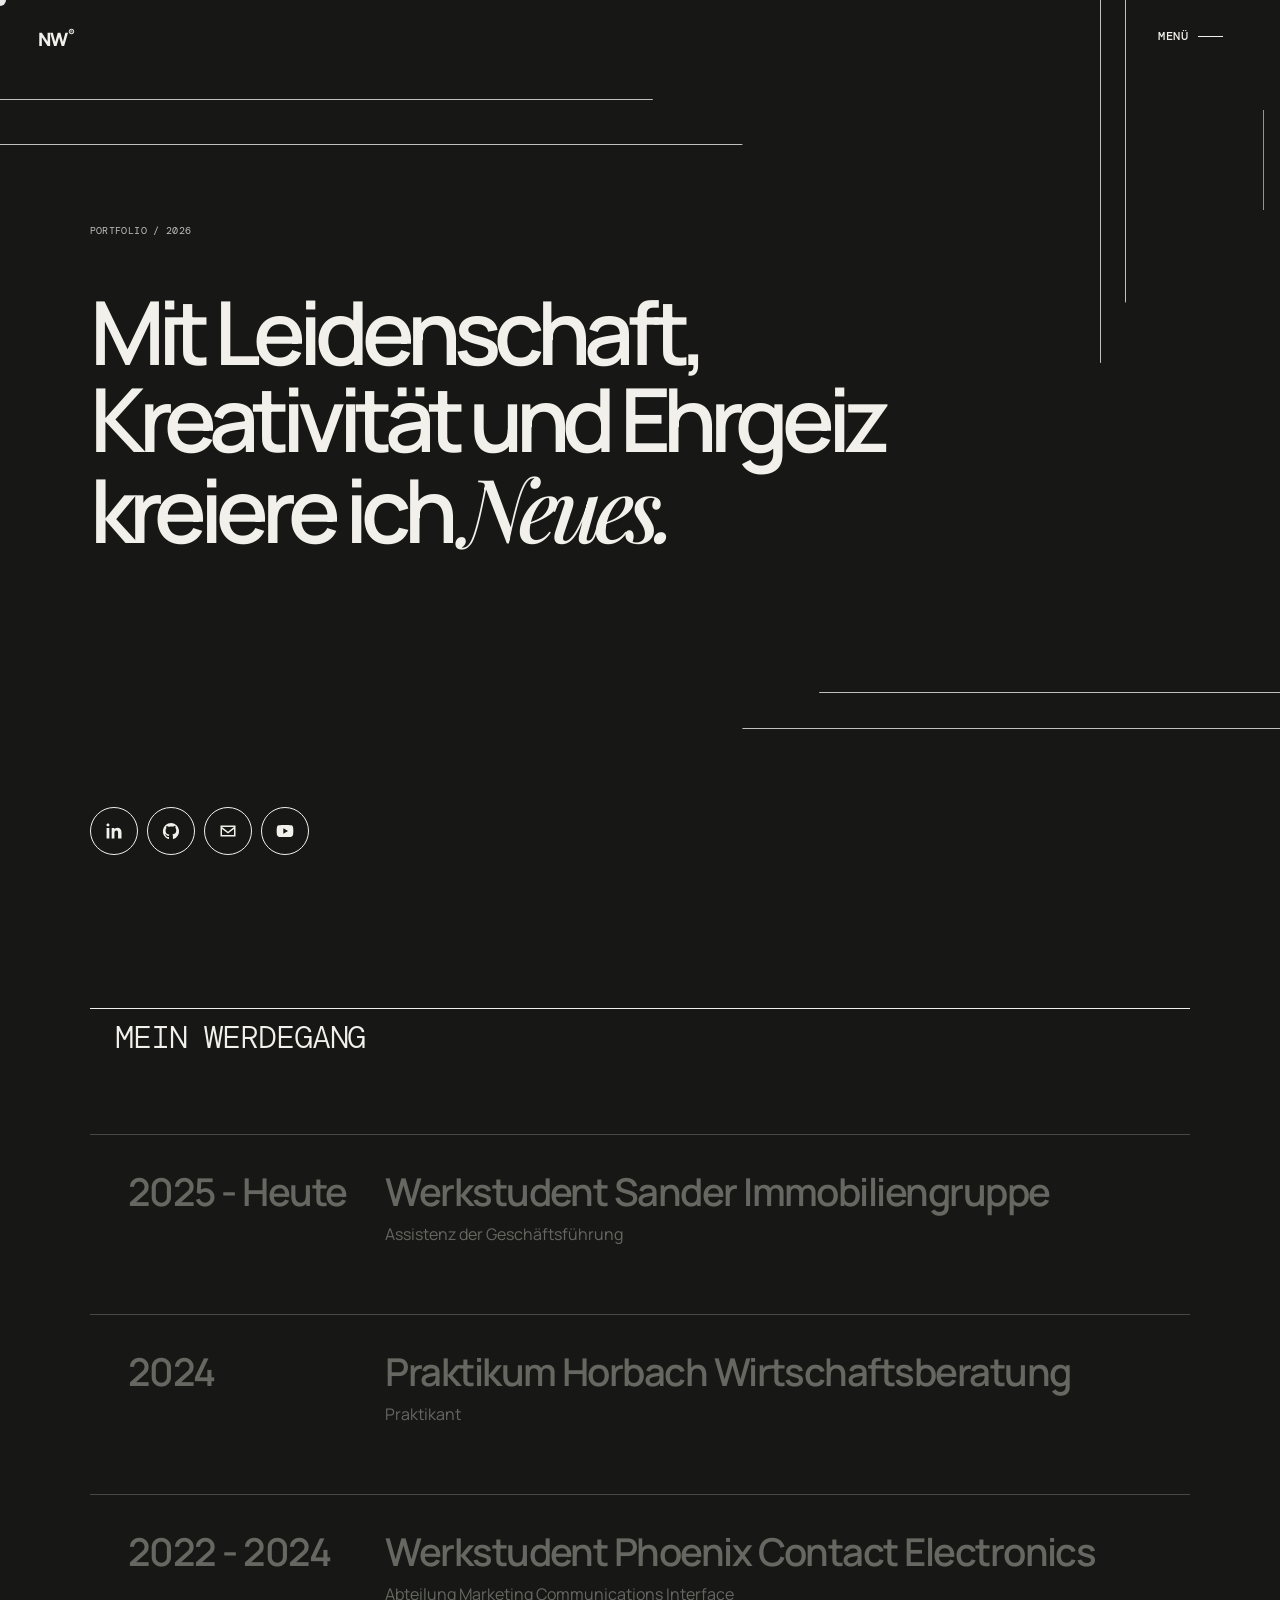
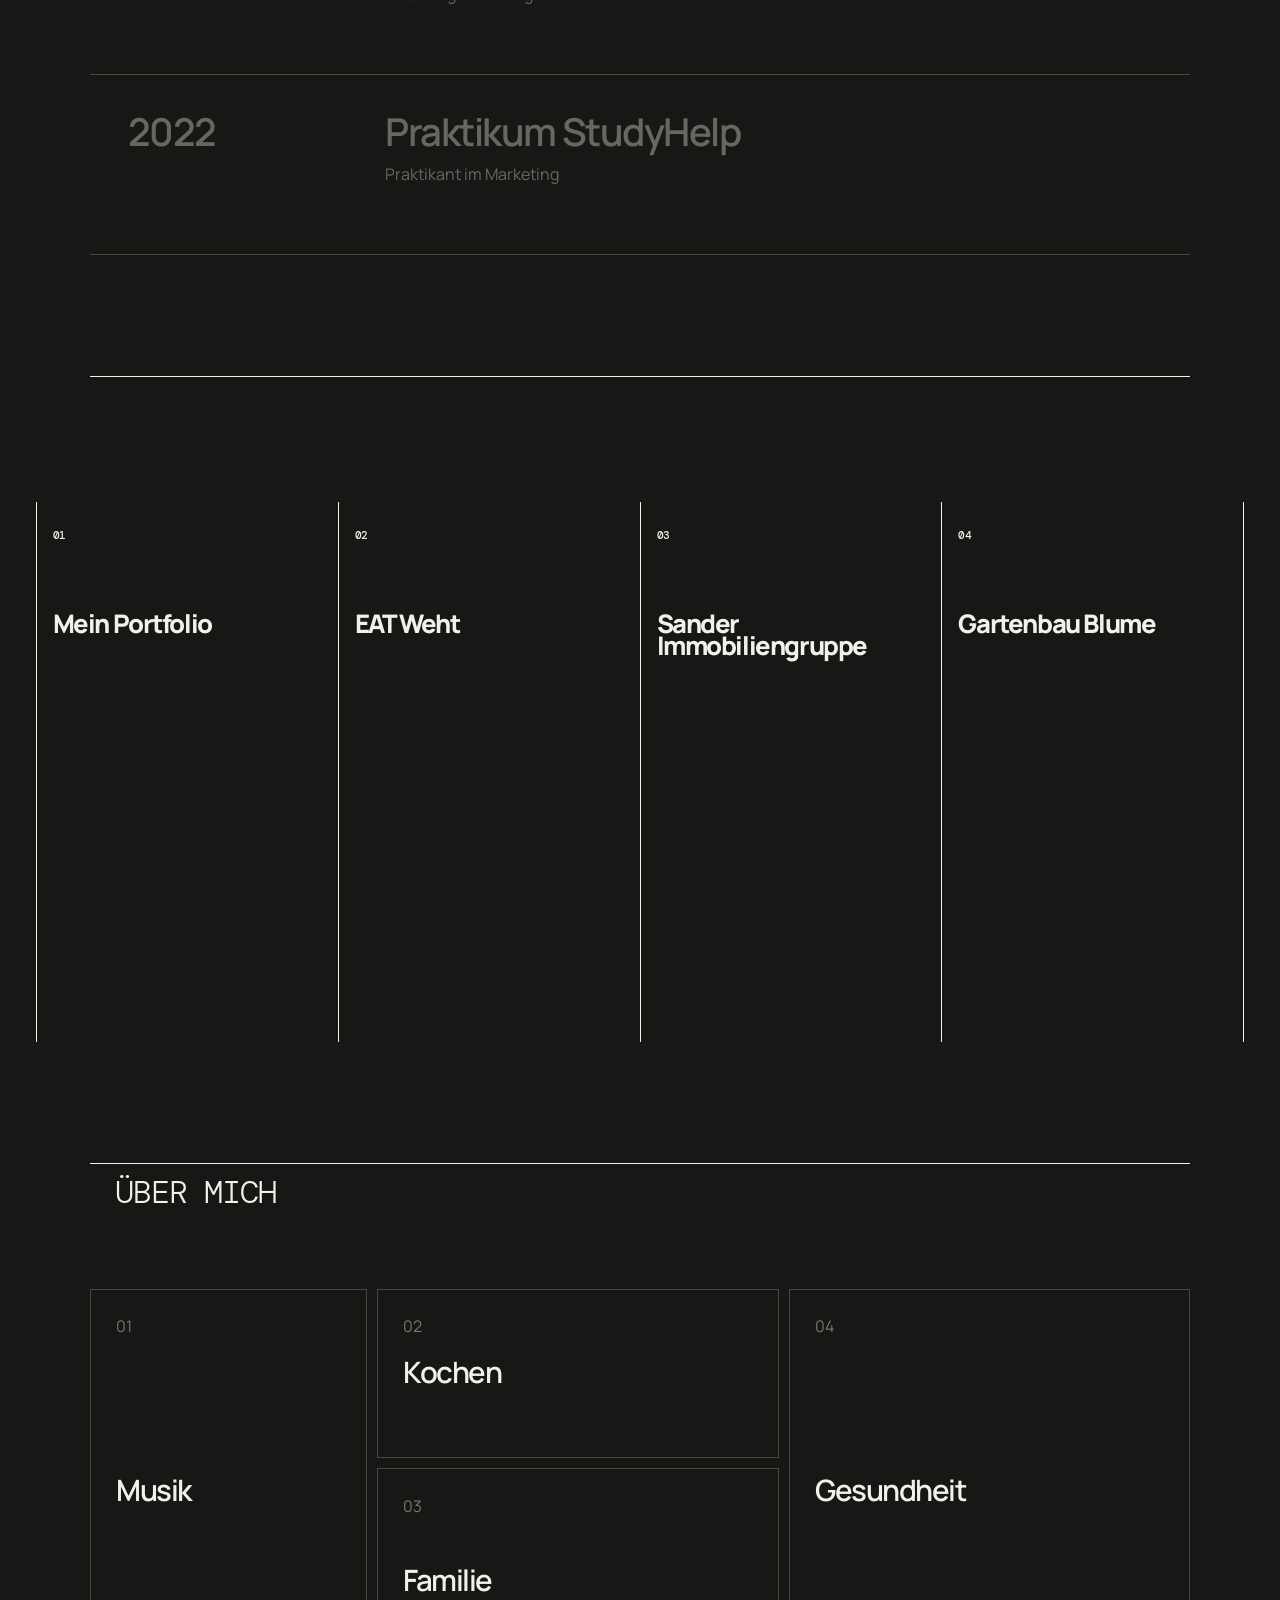
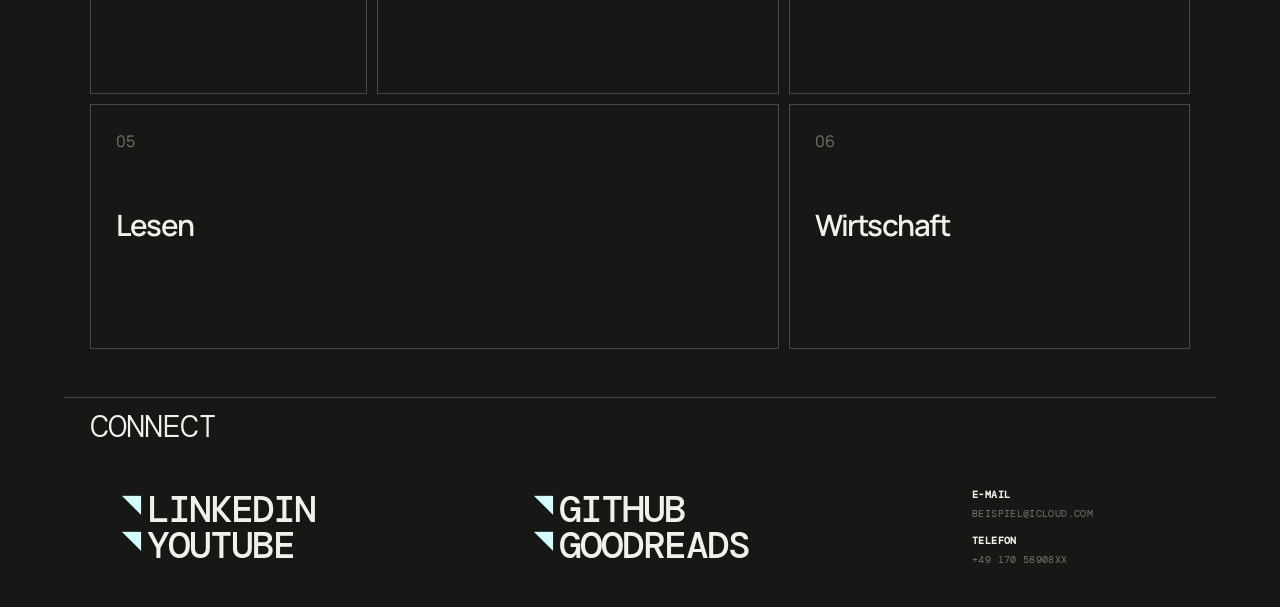
==== commit e3b9df91: "Website-Editor: index.html" ====
--- a/index.html
+++ b/index.html
@@ -504,8 +504,8 @@
             </nav>
 
             <address class="footer-connect__details">
-            <p> <strong>E-Mail</strong> <a href="mailto:officeweht@icloud.com">officeweht@icloud.com</a> </p>
-            <p> <strong>Telefon</strong> <a href="tel:+491705890856">+49 170 5890856</a> </p>
+            <p> <strong>E-Mail</strong> <a href="mailto:officeweht@icloud.com">beispiel@icloud.com</a> </p>
+            <p> <strong>Telefon</strong> <a href="tel:+491705890856">+49 170 58908XX</a> </p>
             </address>
         </div>
     </footer>
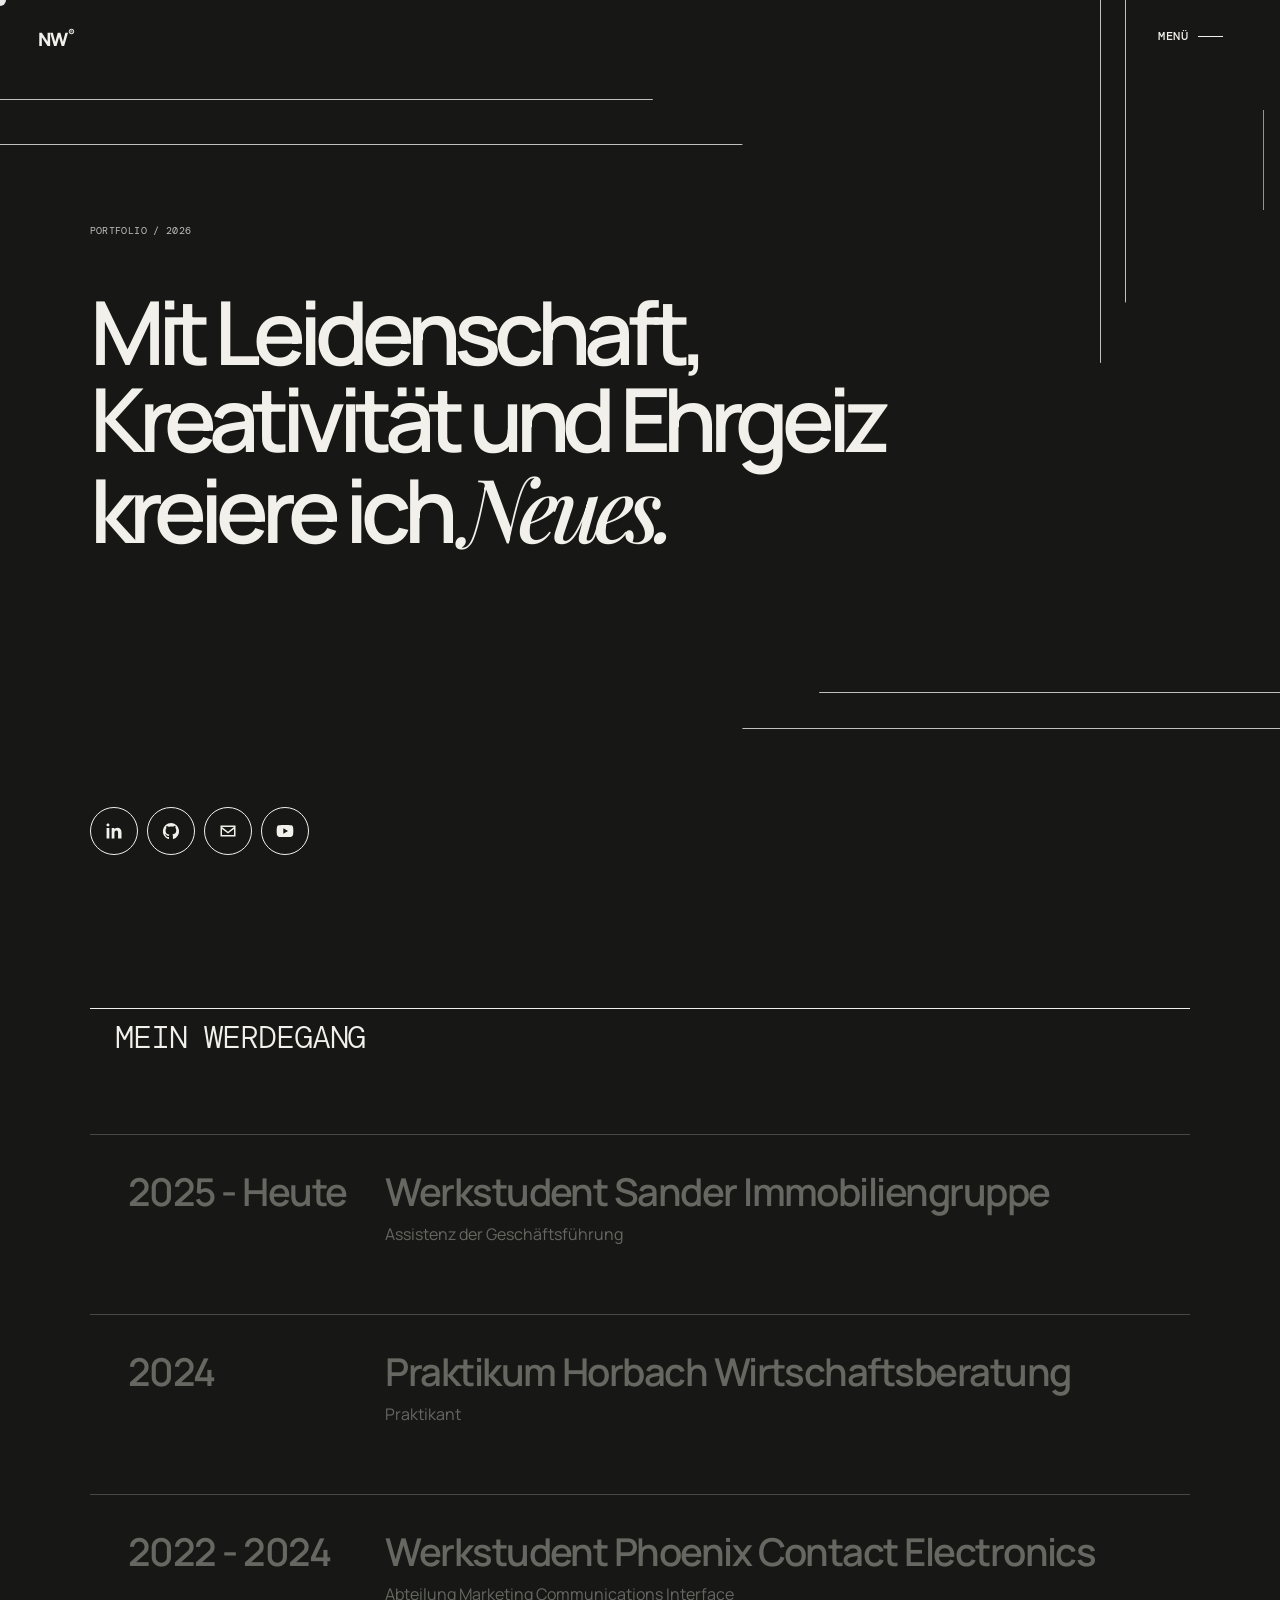
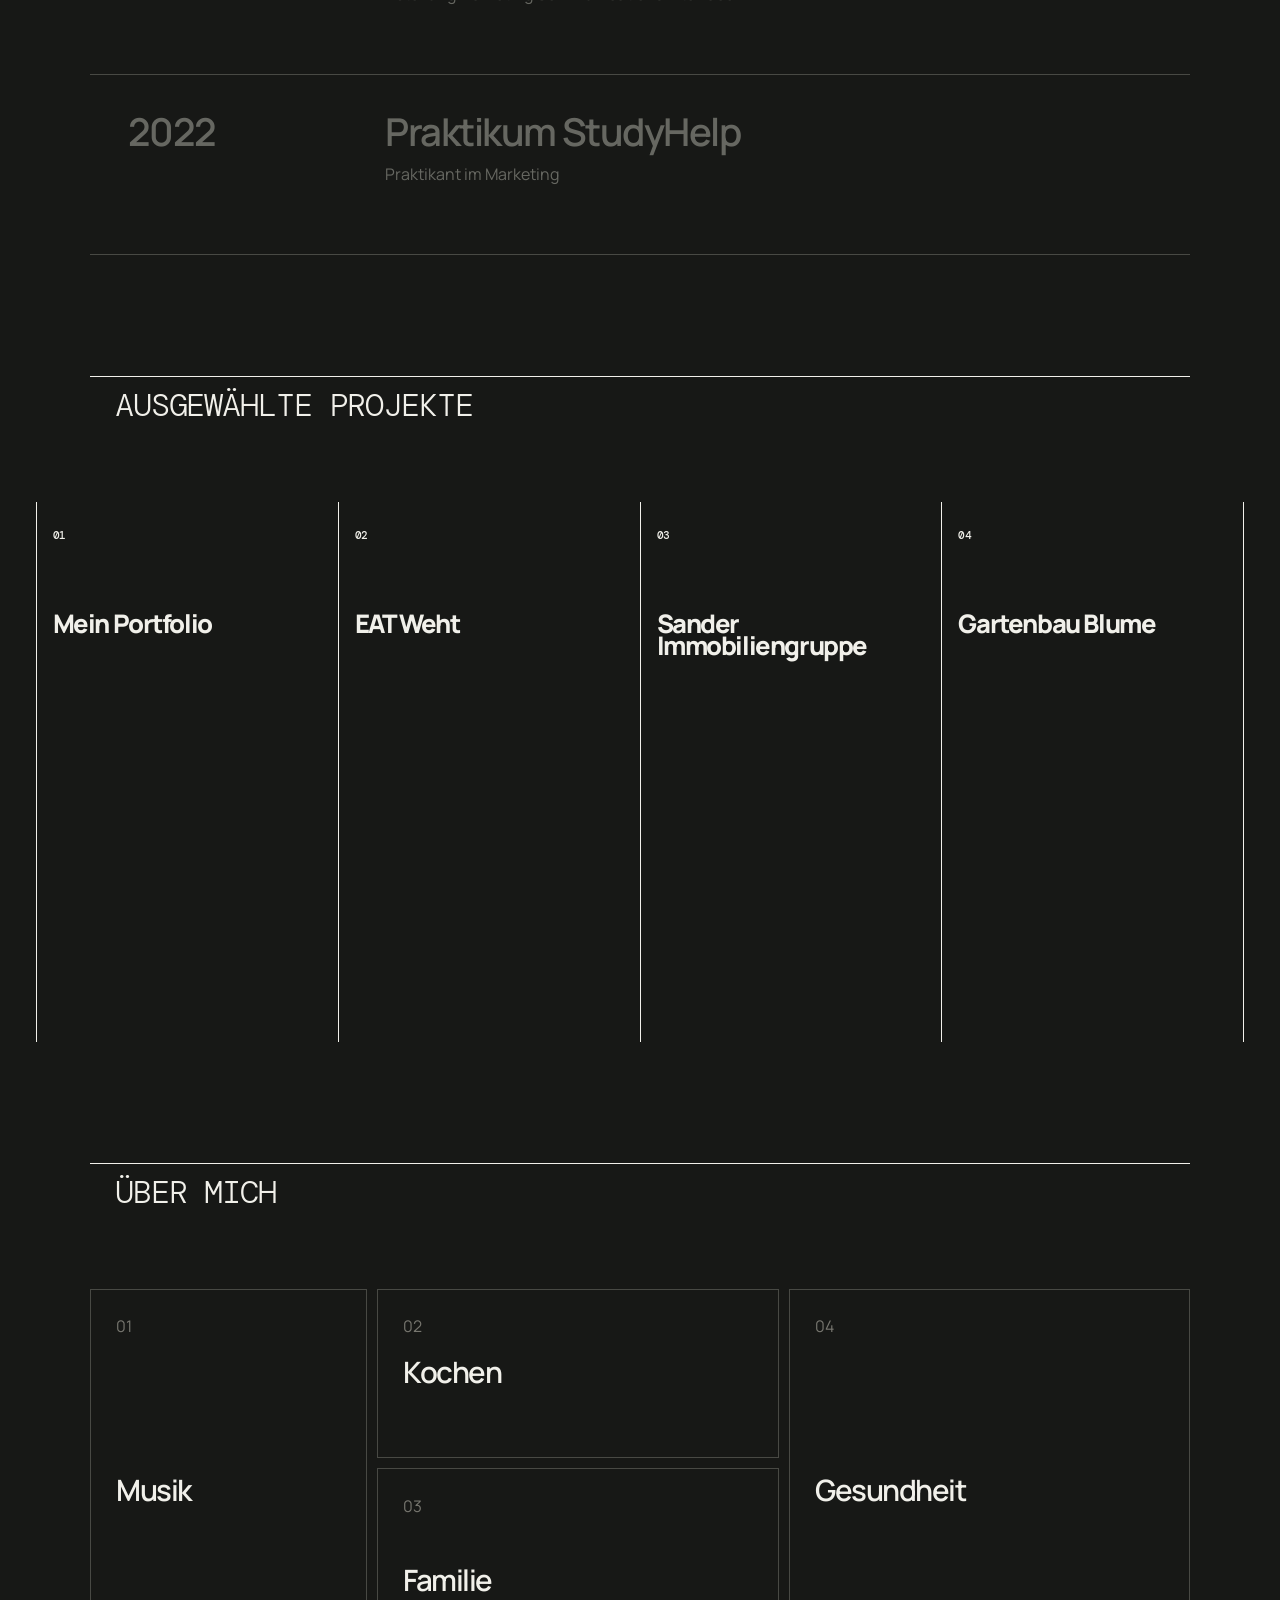
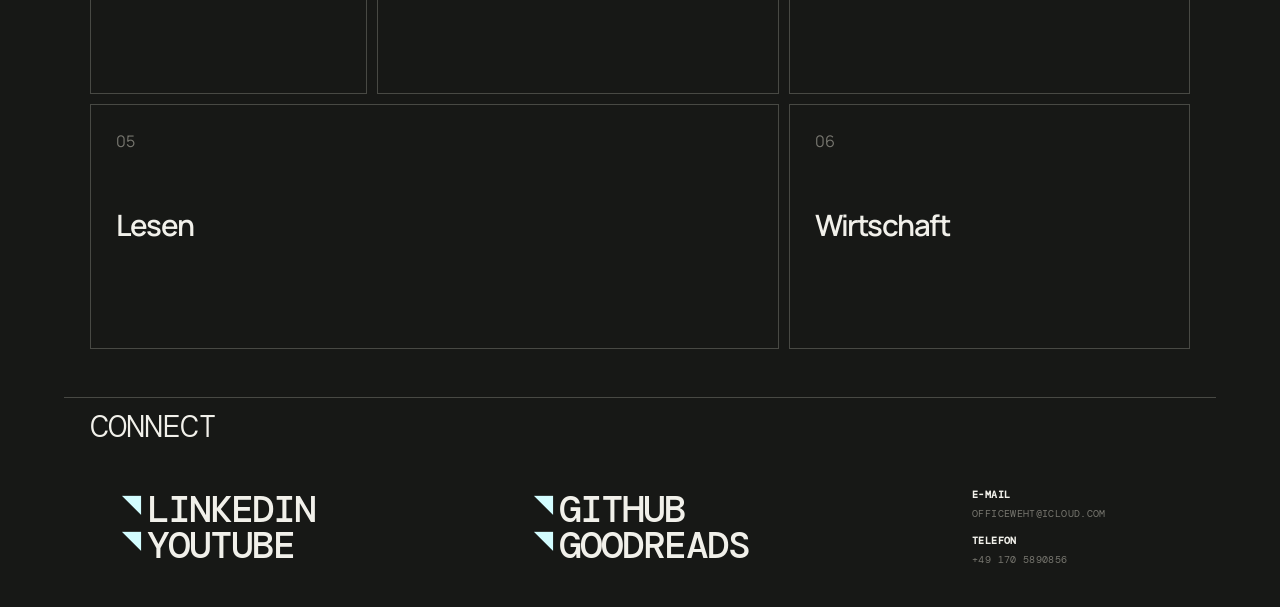
==== commit 970facb4: "Revert "Website-Editor: index.html" This reverts commit e3b9df9180161c3b1e31f1faed1690d136413ab0." ====
--- a/index.html
+++ b/index.html
@@ -504,8 +504,8 @@
             </nav>
 
             <address class="footer-connect__details">
-            <p> <strong>E-Mail</strong> <a href="mailto:officeweht@icloud.com">beispiel@icloud.com</a> </p>
-            <p> <strong>Telefon</strong> <a href="tel:+491705890856">+49 170 58908XX</a> </p>
+            <p> <strong>E-Mail</strong> <a href="mailto:officeweht@icloud.com">officeweht@icloud.com</a> </p>
+            <p> <strong>Telefon</strong> <a href="tel:+491705890856">+49 170 5890856</a> </p>
             </address>
         </div>
     </footer>
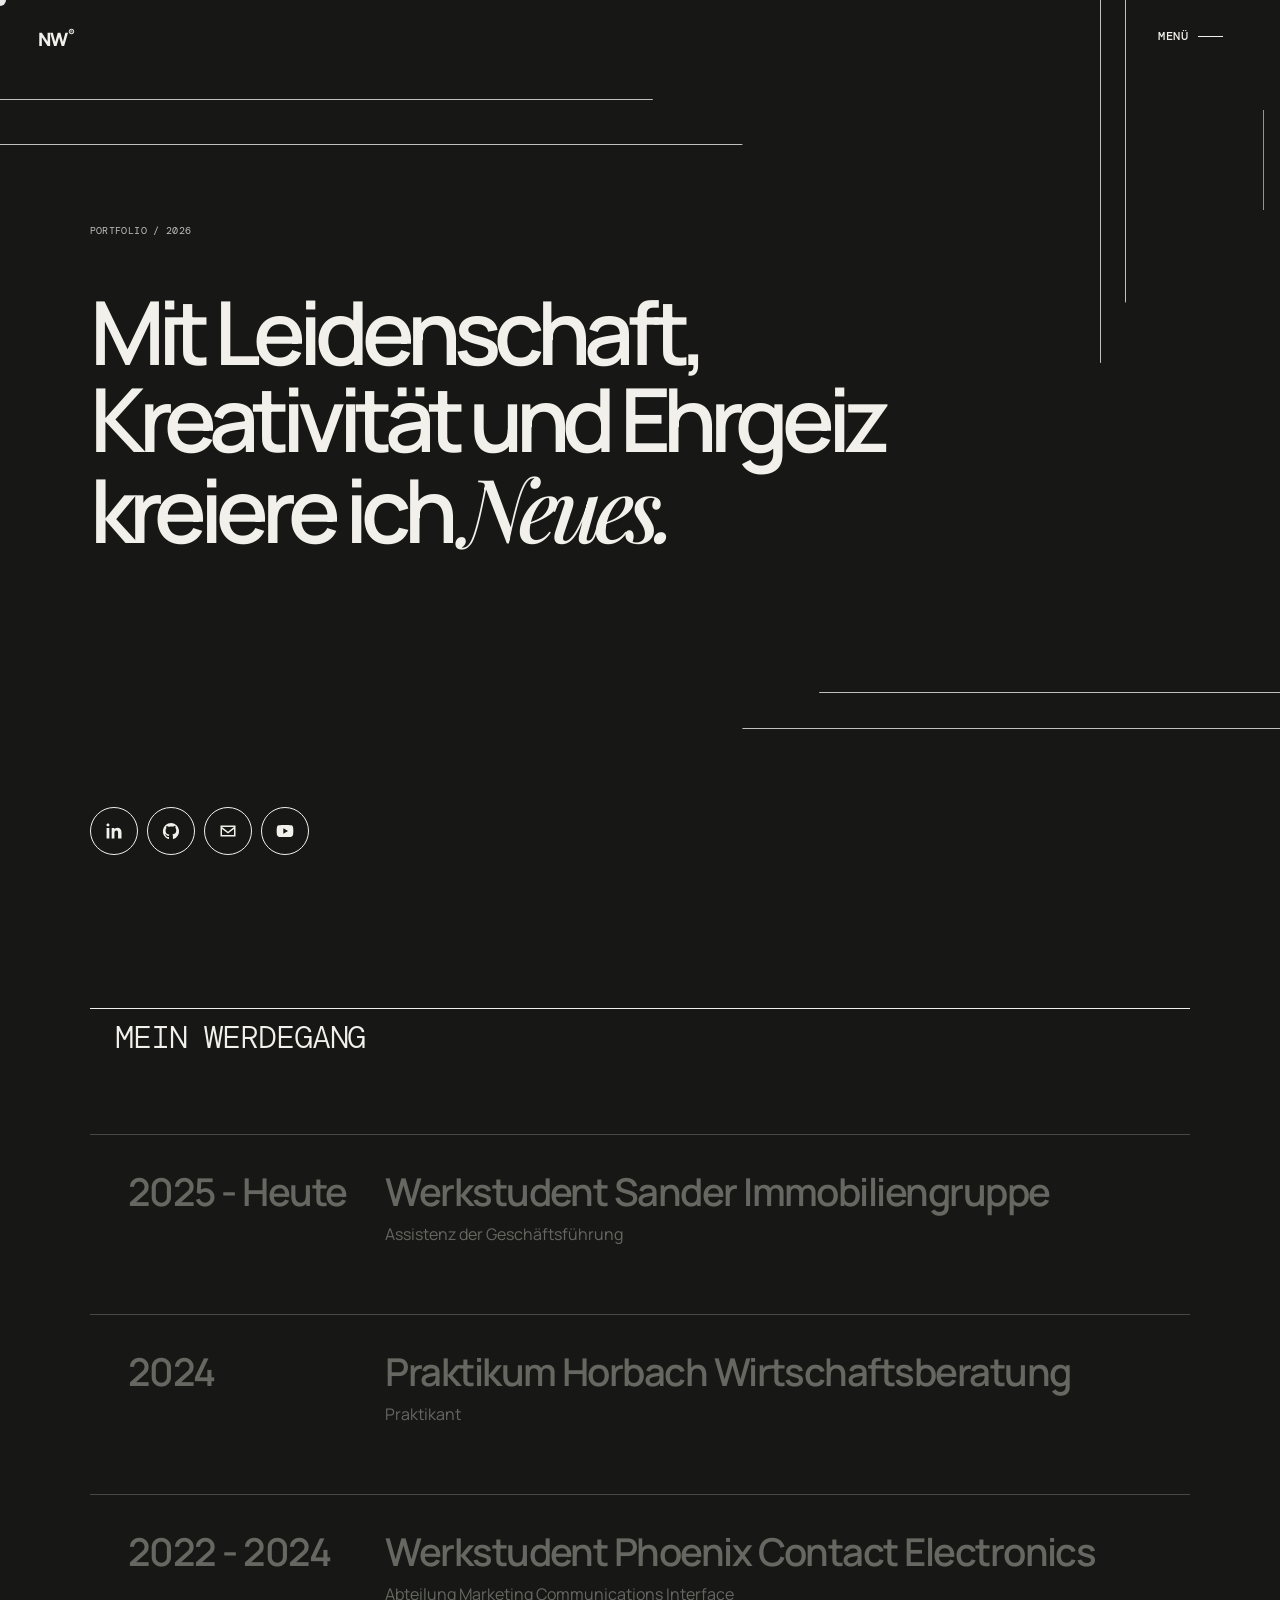
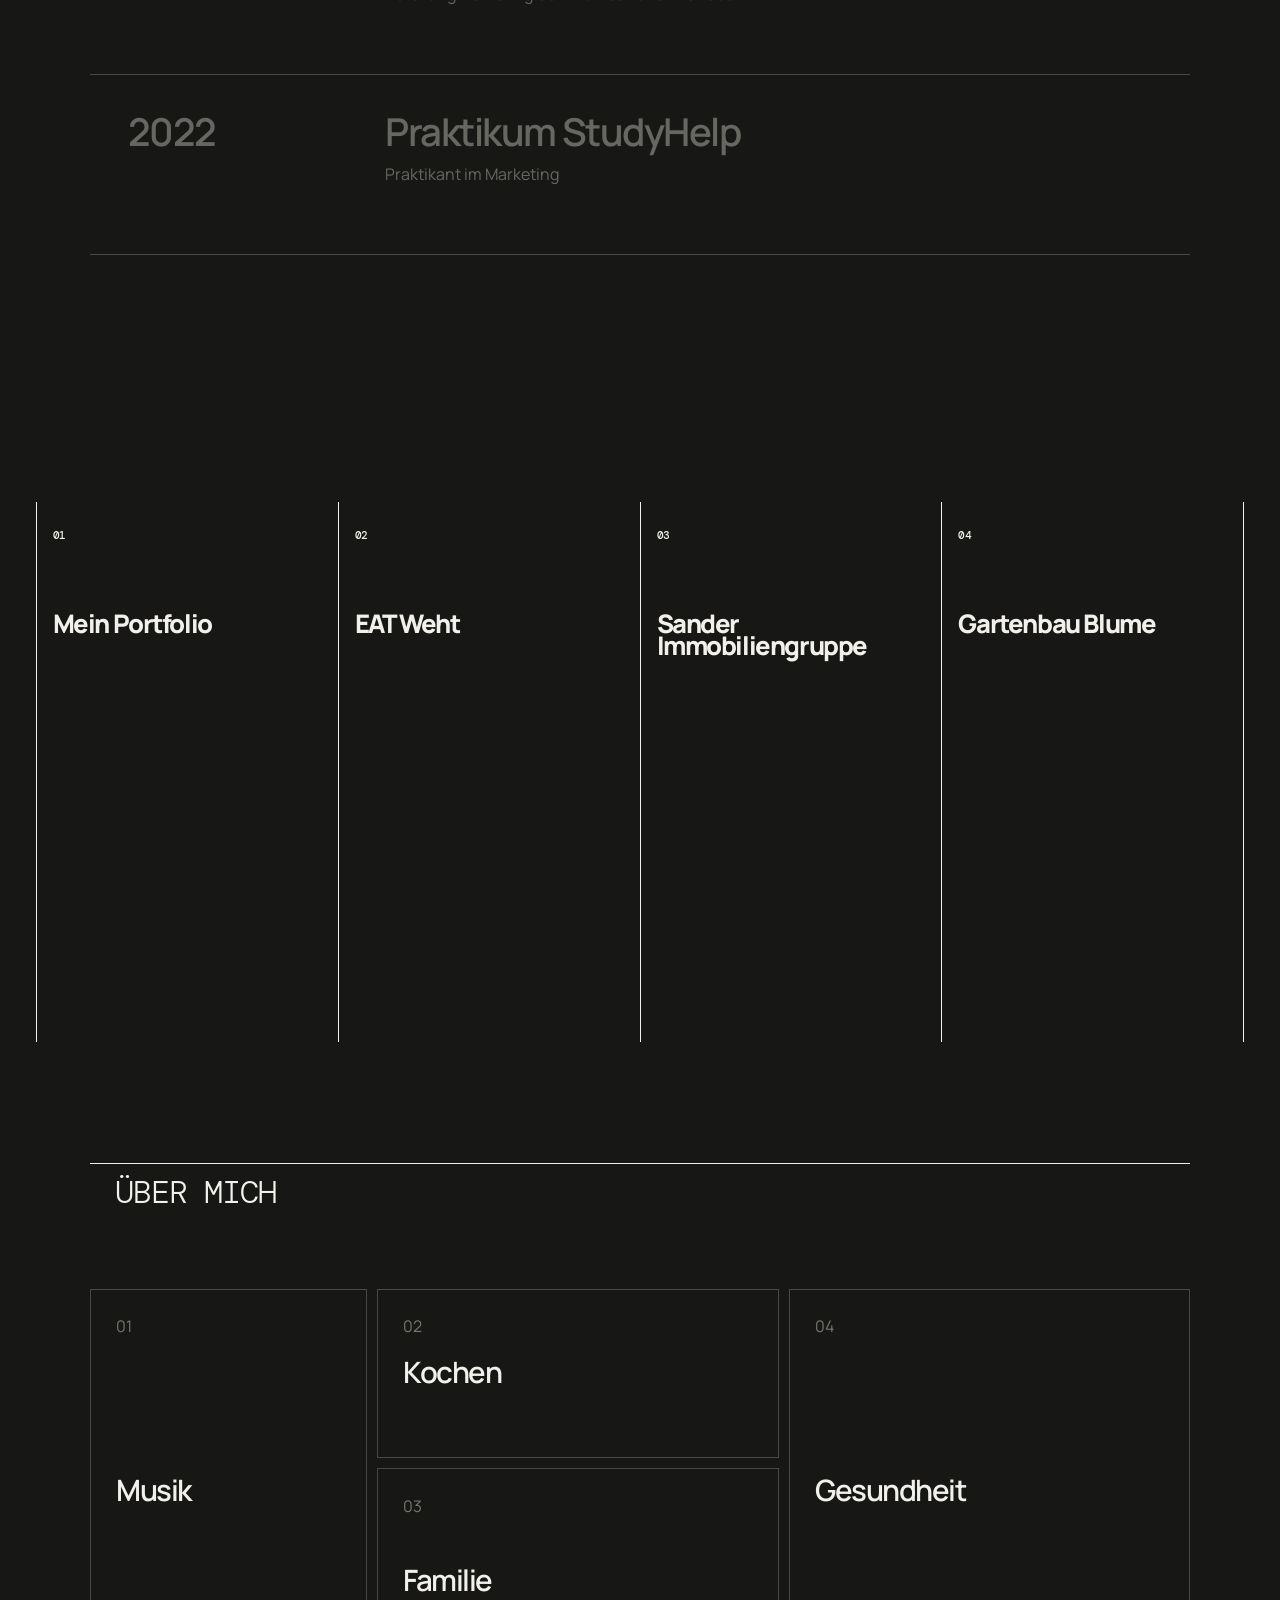
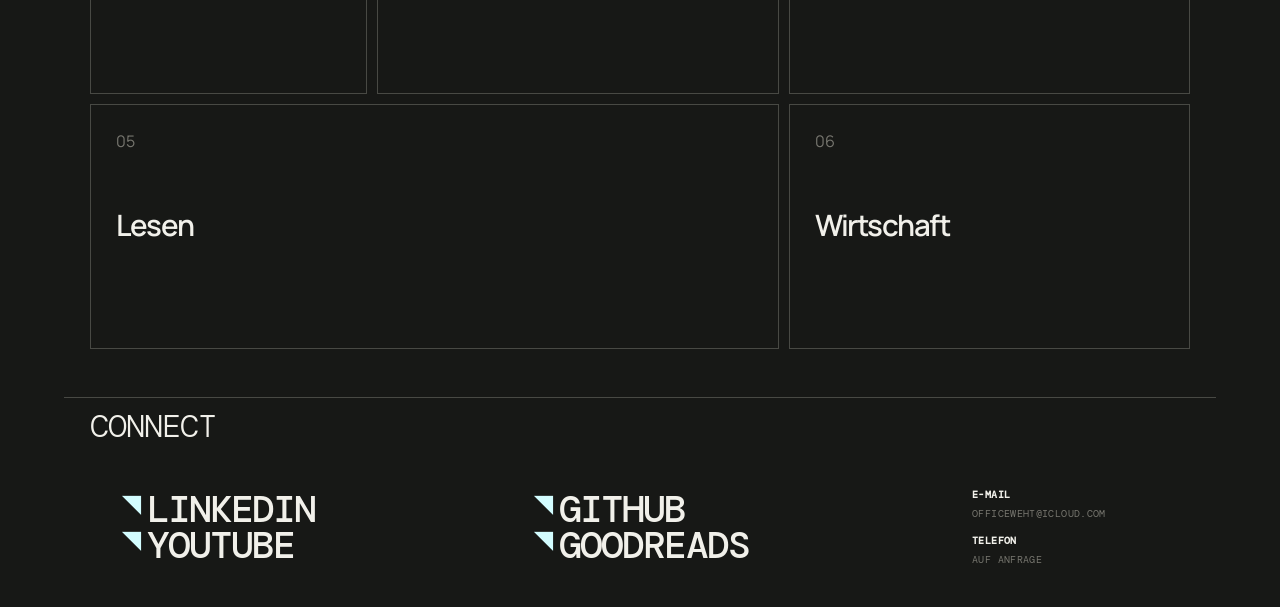
==== commit 2087352c: "Website-Editor: index.html" ====
--- a/index.html
+++ b/index.html
@@ -505,7 +505,7 @@
 
             <address class="footer-connect__details">
             <p> <strong>E-Mail</strong> <a href="mailto:officeweht@icloud.com">officeweht@icloud.com</a> </p>
-            <p> <strong>Telefon</strong> <a href="tel:+491705890856">+49 170 5890856</a> </p>
+            <p> <strong>Telefon</strong> <a href="tel:+491705890856">auf Anfrage</a> </p>
             </address>
         </div>
     </footer>
